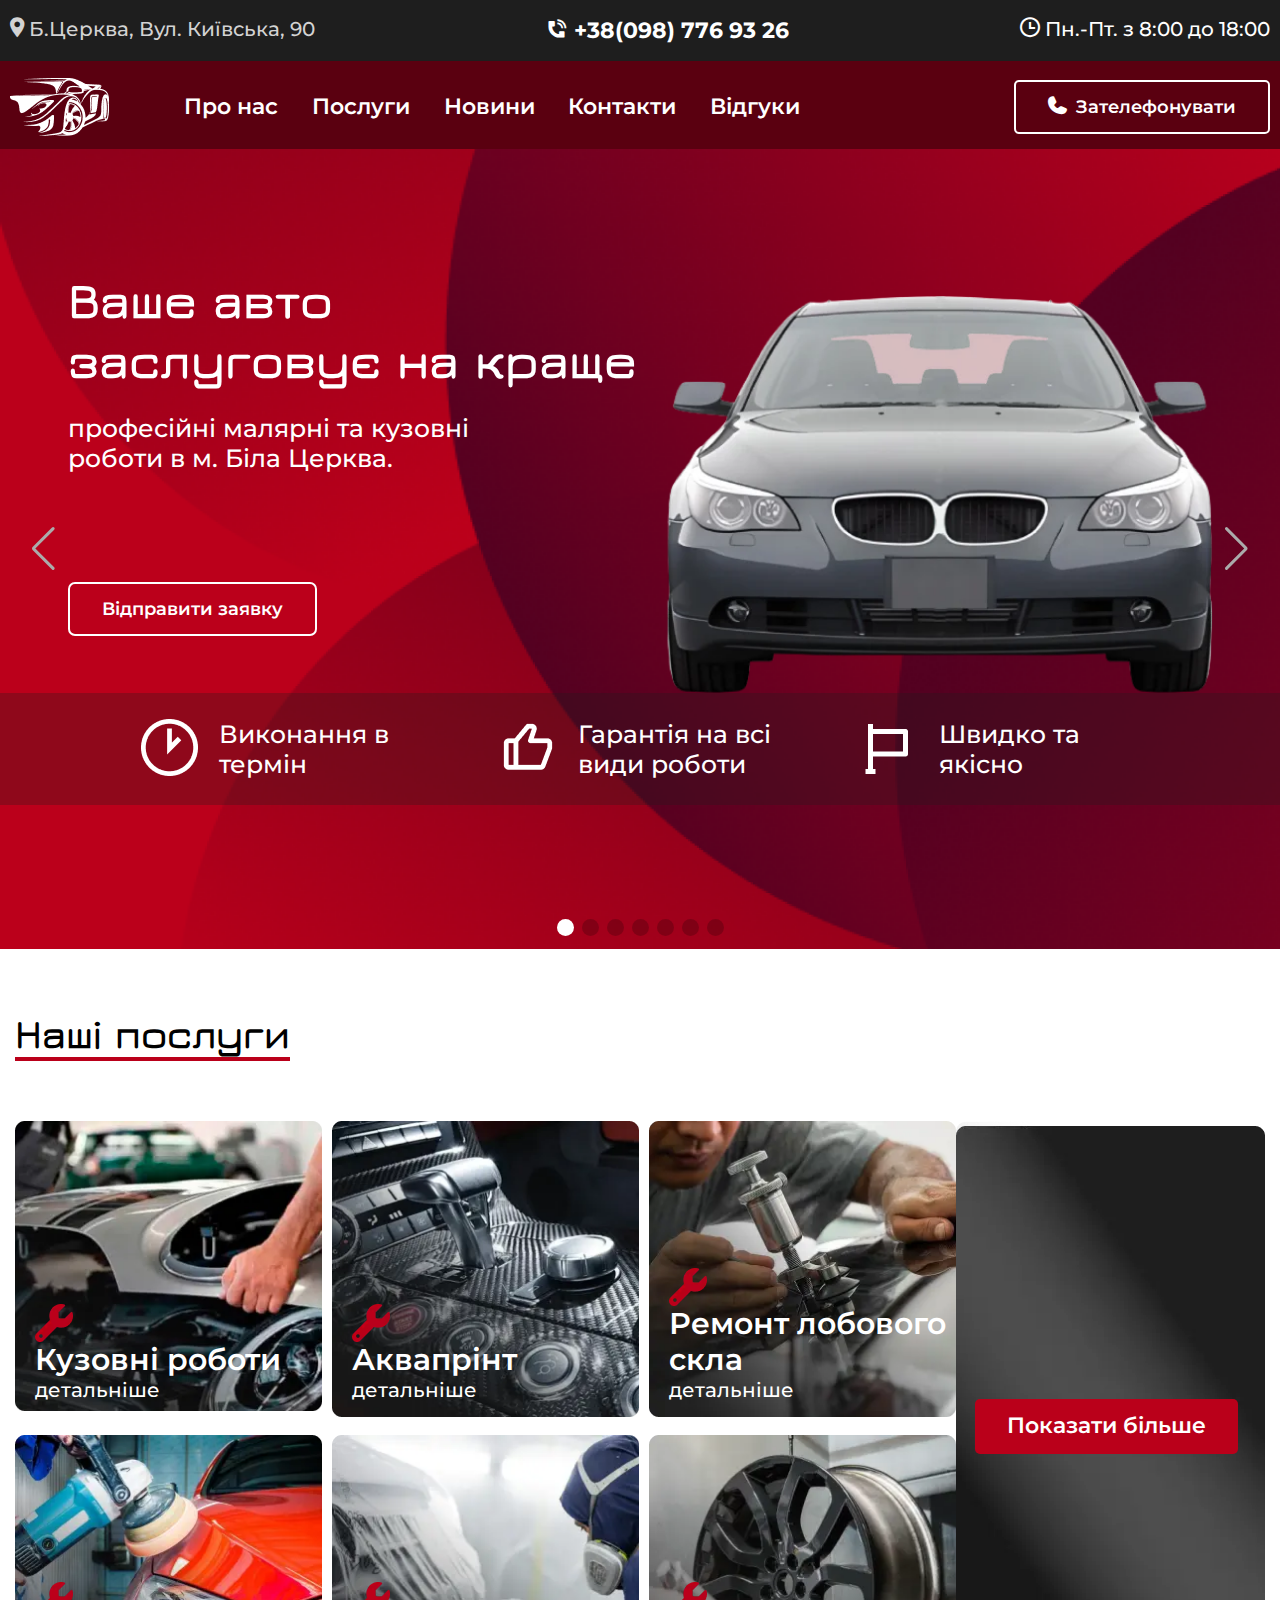
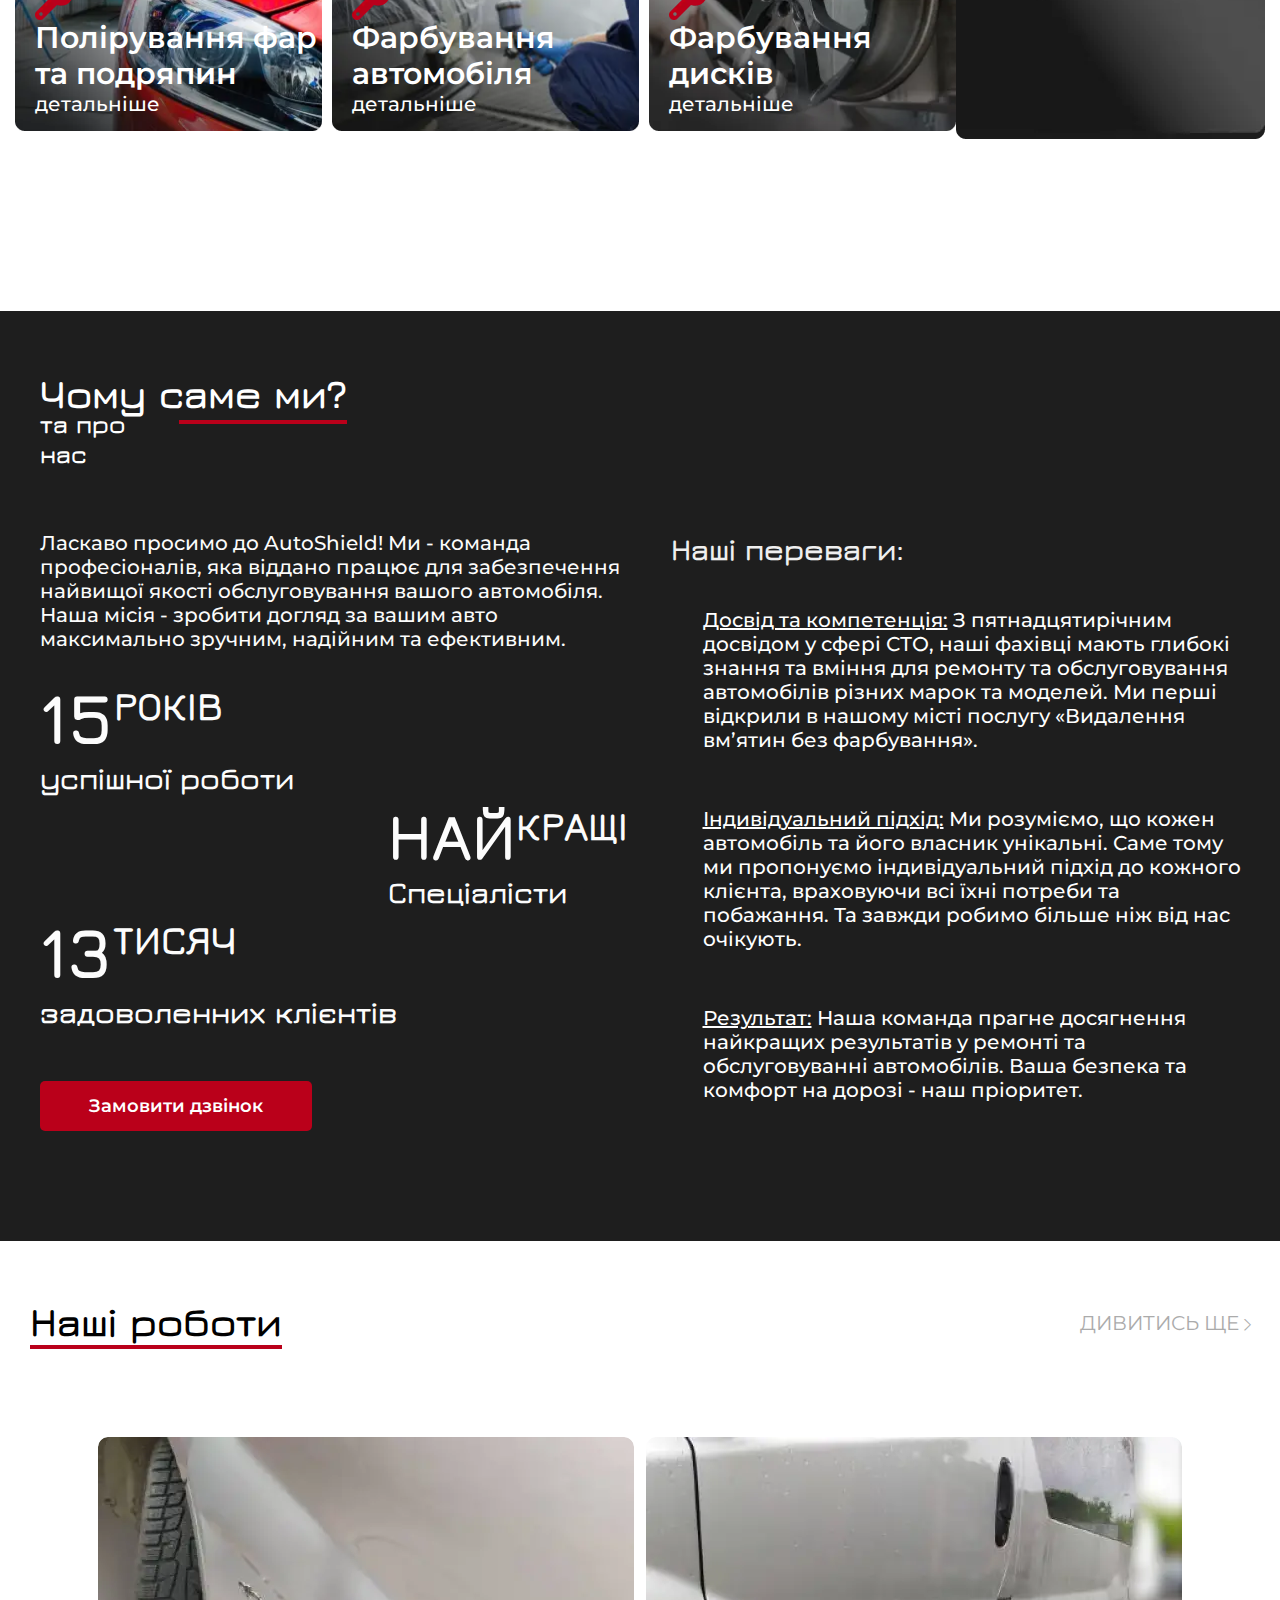
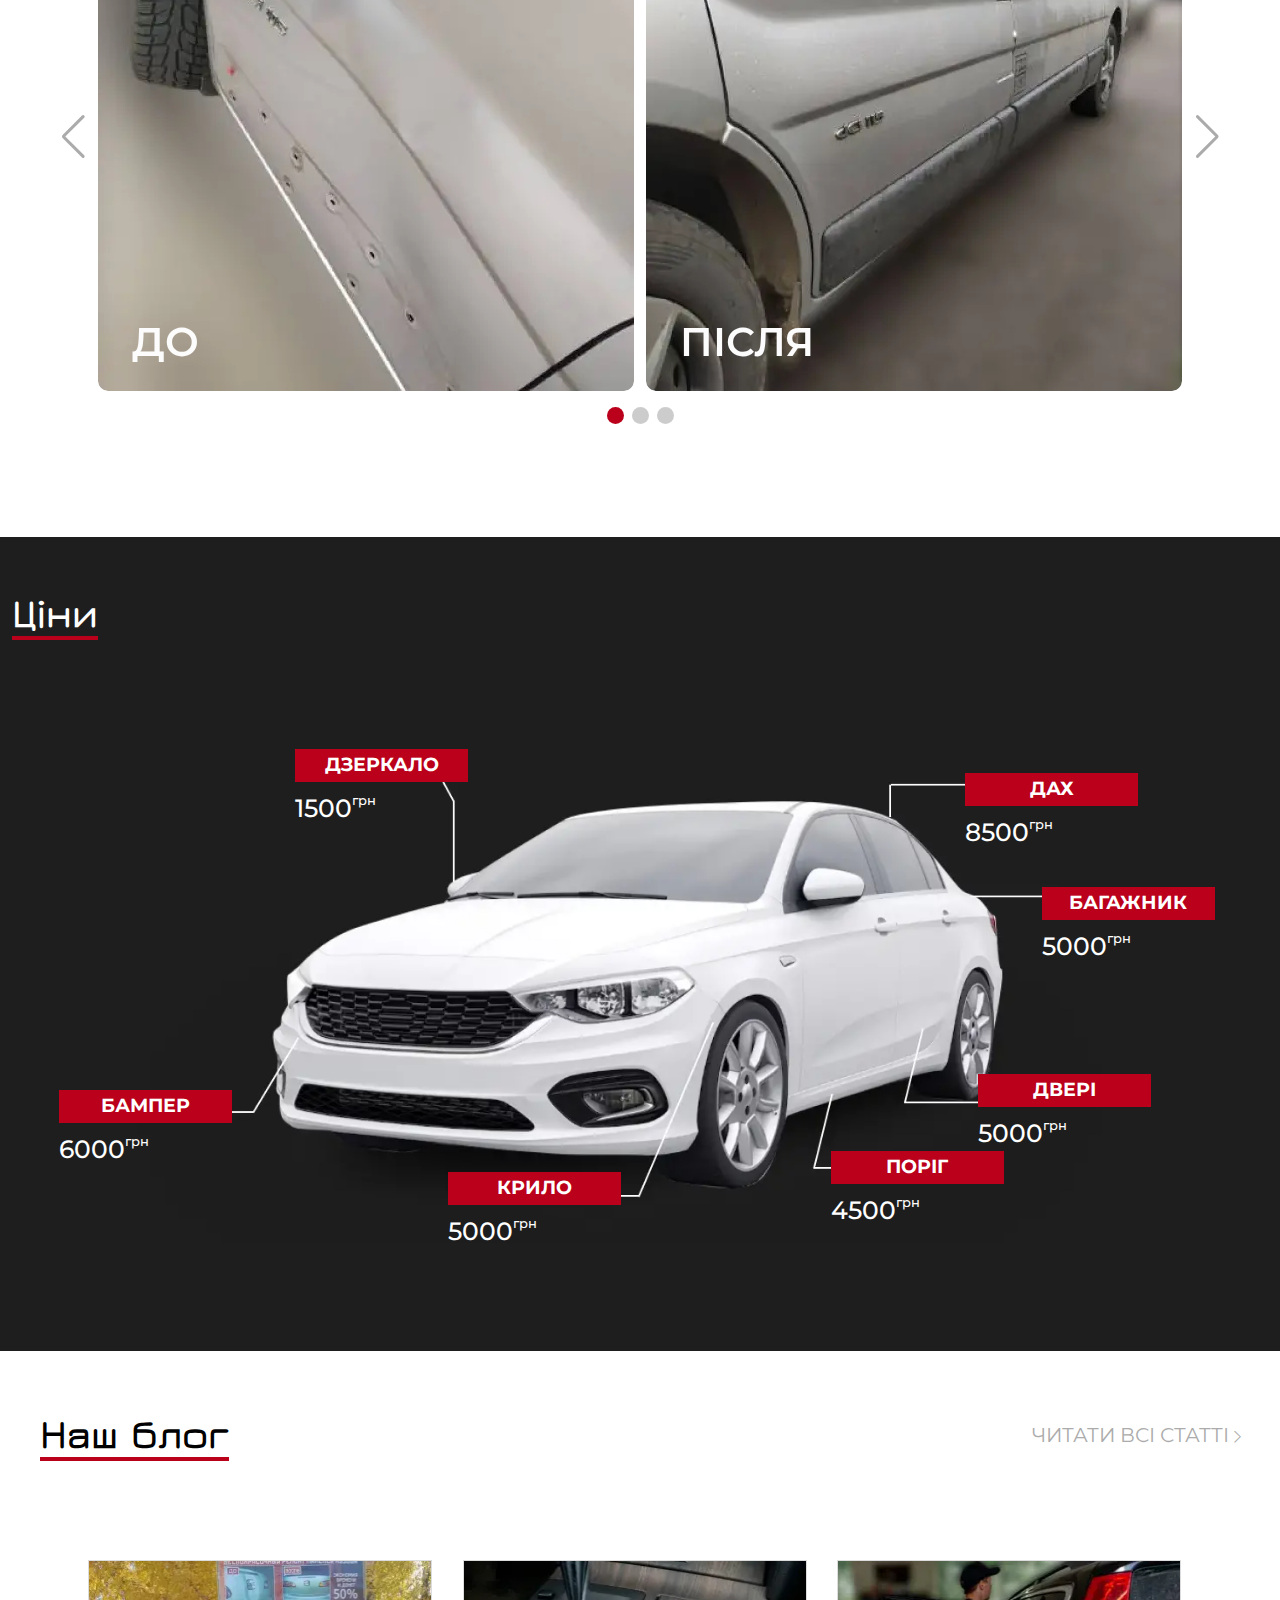
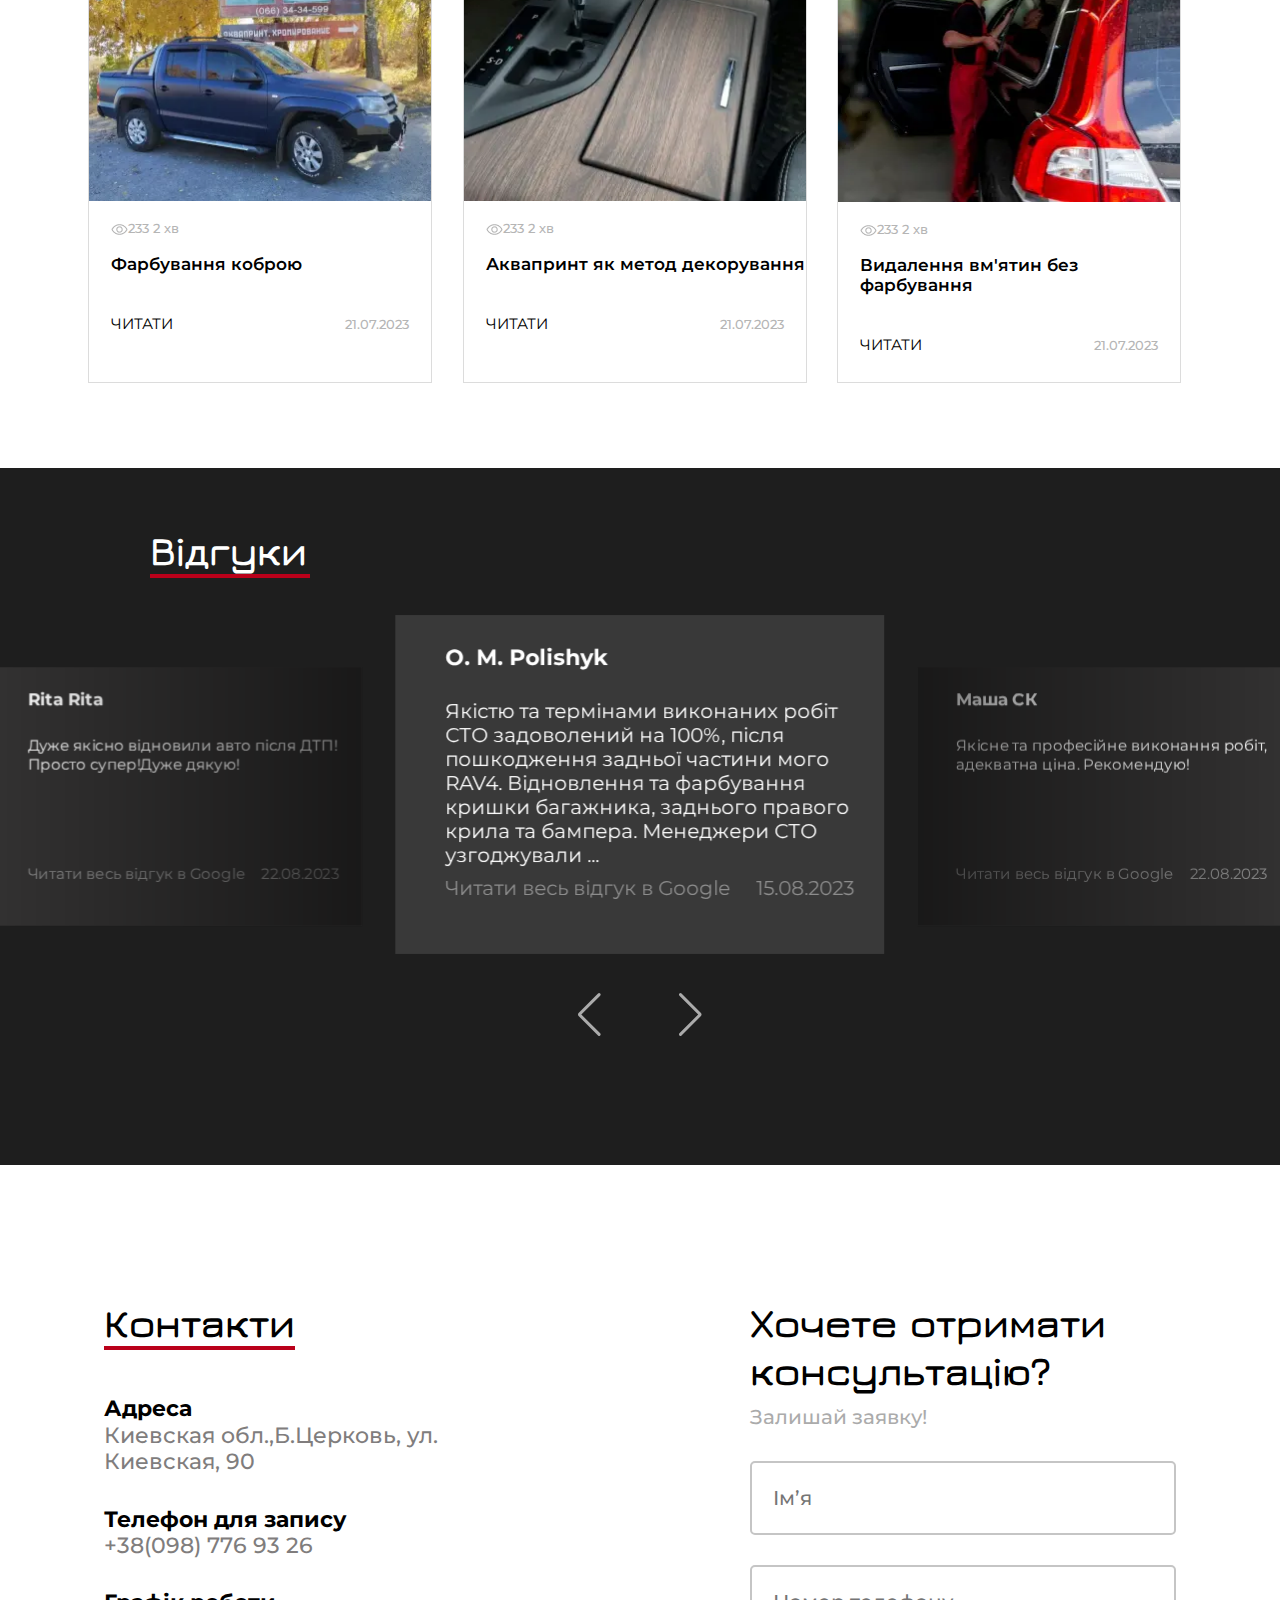
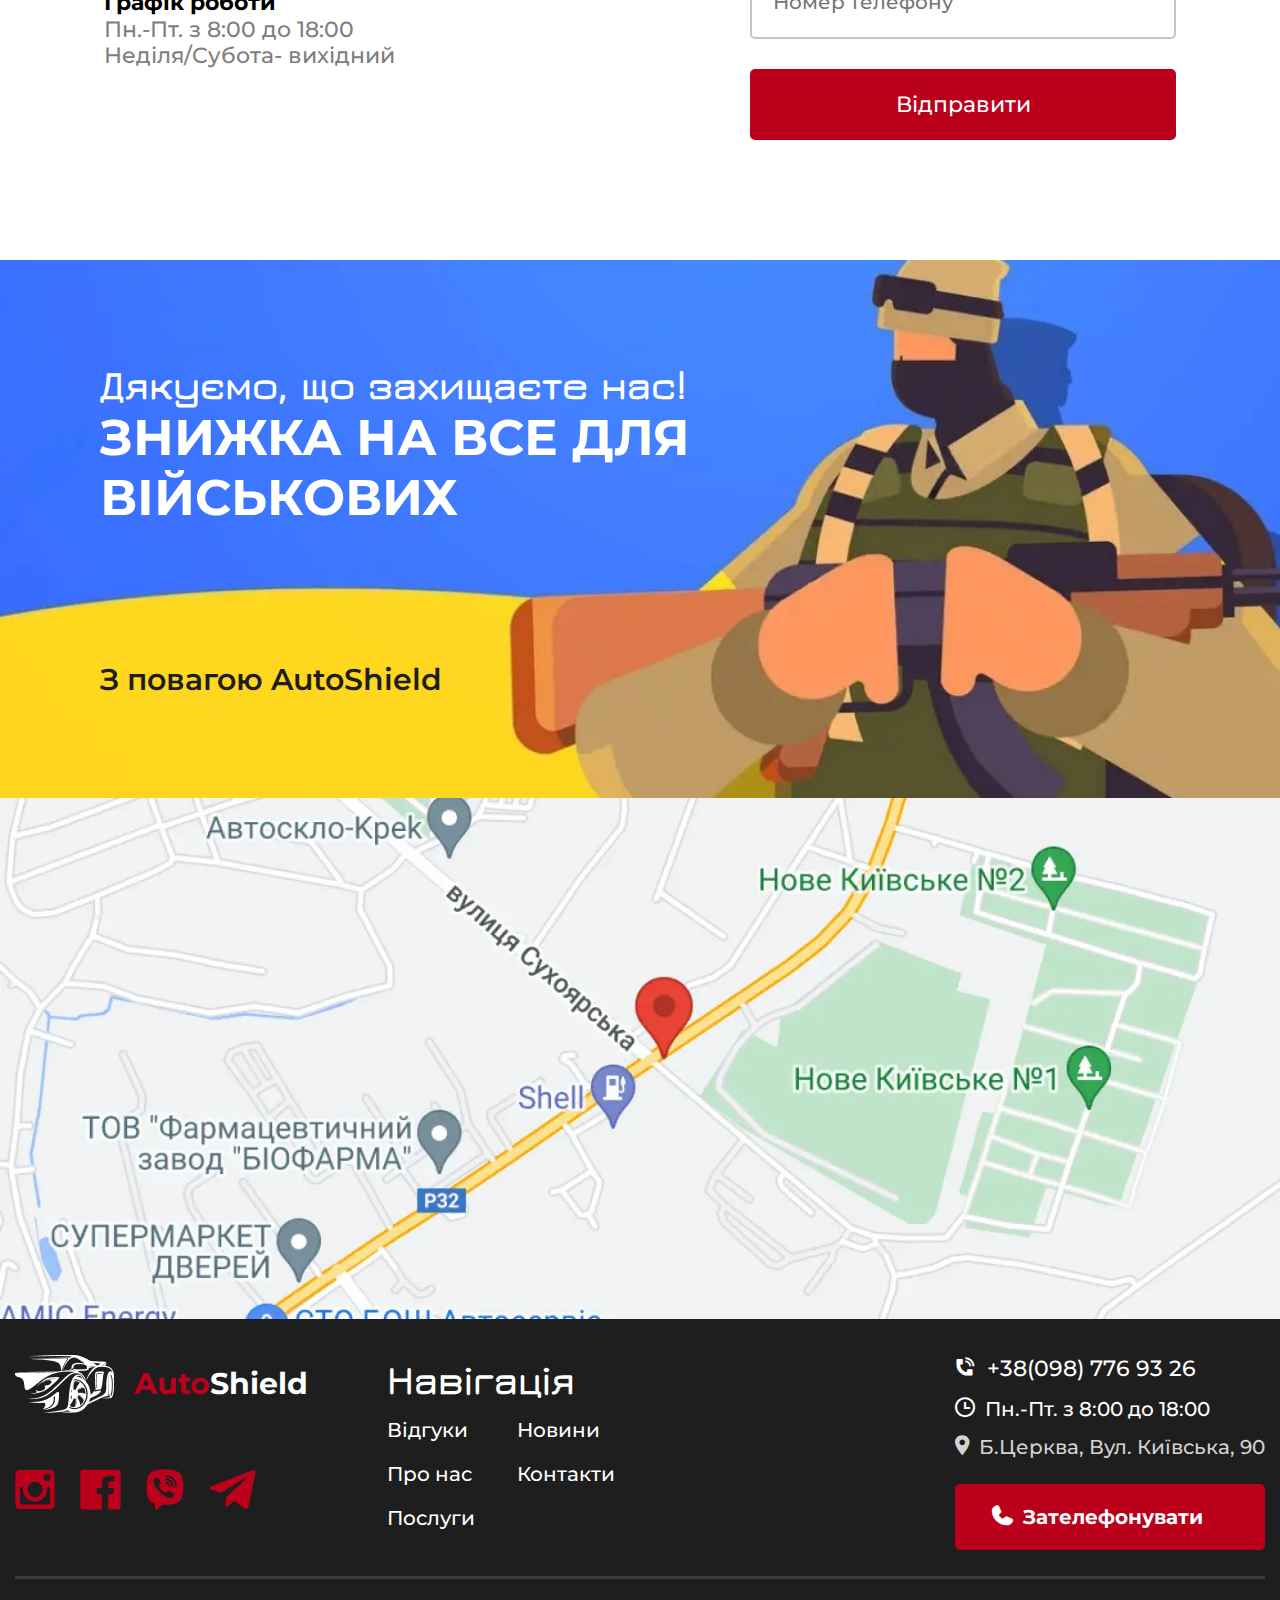
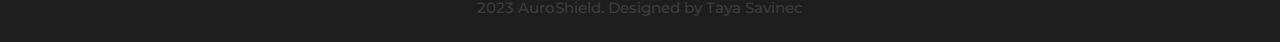
==== index.html @ 7b3284a6 "Add files via upload" ====
<!DOCTYPE html>
<html lang="uk">

<head>
	<title>Головна|AutoShield </title>
	<meta charset="UTF-8">
	<meta name="format-detection" content="telephone=no">
	<link rel="stylesheet" href="https://cdn.jsdelivr.net/npm/swiper@10/swiper-bundle.min.css"/>
	<link rel="stylesheet" href="css/style.css">
	<link rel="shortcut icon" href="favicon.ico">
	<!-- <meta name="robots" content="noindex, nofollow"> -->
	<meta name="viewport" content="width=device-width, initial-scale=1.0">
</head>

<body>
	<div class="wrapper">
		<header class="header">
			<div class="header__contact">

				<div class="header__contact-inner">
					<p class="header__contact-map"><span class="icon-map"></span> Б.Церква, Вул. Київська, 90</p>
					<p class="header__contact-tel"><span class="icon-phone"></span> +38(098) 776 93 26</p>
					<p class="header__contact-time"><span class="icon-time"></span> Пн.-Пт. з 8:00 до 18:00</p>
				</div>
			</div>
			<div class="header__box">
				<div class="header__content">
					<div class="header__logo"><a href="index.html"><picture><source srcset="img/logo.webp" type="image/webp"><img src="img/logo.png" alt="логотип"></picture></a></div>
					<div class="header-burger">
						<div class="menu-btn">
							<span></span>
							<span></span>
							<span></span>
						</div>
					</div>
					<nav class="header__nav menu">
						<ul class="menu__list">
							<li class="menu__item item-menu__logo">Auto<span>Shield</span> <picture><source srcset="img/logo2.webp" type="image/webp"><img src="img/logo2.png" alt="логотип"></picture></li>
							<li class="menu__item">
								<a href="index.html" class="menu__link active-menu ">Про нас</a>

							</li>
							<li class="menu__item  serv"><a href="index.html#services" class="menu__link">Послуги</a>
								<div class="menu__item-subitem">
									<ul>
										<li>Кузовні роботи</li>
										<li>Аквапрінт</li>
										<li>Ремонт лобового скла </li>
										<li>Полірування фар та подряпин</li>
										<li>Фарбування автомобіля</li>
										<li>Фарбування дисків</li>
										<li>Антикорозійна обробка авто</li>
									</ul>
								</div>
							</li>
							<li class="menu__item"><a href="index.html#blog" class="menu__link">Новини</a></li>
							<li class="menu__item"><a href="index.html#contacts" class="menu__link">Контакти</a></li>
							<li class="menu__item"><a href="index.html#reviews" class="menu__link">Відгуки</a></li>
							<li class="contacts-block">								
								<p class="header__contact-map"><span class="icon-map"></span> Б.Церква, Вул. Київська, 90</p>								
								<p class="header__contact-time"><span class="icon-time"></span> Пн.-Пт. з 8:00 до 18:00</p>	
								<p class="header__contact-tel"><a href="tel:+380987769326"><span class="icon-phone"></span> +38(098) 776 93 26</a></p>							
							</li>
						</ul>
					</nav>
					<button class="header__btn btn"><span class="icon-phone2"> </span> Зателефонувати</button>
				</div>
			</div>
		</header>
		<main class="page">
			<div class="page__inner">

				<section class="bg">
					<div class="bg__box ">
						<!-- Оболочка слайдера -->
						<div class="bg__slider swiper">
							<!-- Двигающееся часть слайдера -->
							<div class="bg__wrapper swiper-wrapper">
								<!-- Слайд -->
								<div class="bg__slide swiper-slide benefits_position" style="background-image: url(img/back.png);">
									<div class="bg__slide-inner">
										<div class="bg__slide-content">
											<h1 class="bg__slide-title">Ваше авто заслуговує на краще</h1>
											<p class="bg__slide-text">професійні малярні та кузовні роботи в м. Біла Церква.</p>
											<button class="bg__slide-btn btn" type="button">Відправити заявку</button>
										</div>
										<div class="bg__slide-img "><img class="img-first" src="img/main-slider/main-slide1.webp" alt="машина"></div>
									</div>
									<div class="bg__benefits">
										<div class="bg__benefits-items item-benefits">
											<div class="item-benefits-item">
												<picture><source srcset="img/benefits_time.webp" type="image/webp"><img src="img/benefits_time.png" alt="годинник"></picture>
												<p>Виконання в термін</p>
											</div>
											<div class="item-benefits-item">
												<picture><source srcset="img/benefits_like.webp" type="image/webp"><img src="img/benefits_like.png" alt="Гарантія"></picture>
												<p>Гарантія на всі види роботи</p>
											</div>
											<div class="item-benefits-item">
												<picture><source srcset="img/benefits_flag.webp" type="image/webp"><img src="img/benefits_flag.png" alt="якісно"></picture>
												<p>Швидко та якісно</p>
											</div>
										</div>
									</div>
								</div>
								<div class="bg__slide swiper-slide" style="background-image: url(img/back2.png);">
									<div class="bg__slide-inner slide-inner-second">
										<div class="bg__slide-content second-slide">
											<h2 class="bg__slide-title title-second">Ефективний ремонт кузова без фарбування: збереження оригінального вигляду вашого авто</h2>
											<p class="bg__slide-text">Лідери інновацій: сучасні технології та професійні навички в дії.
											</p>
											<button class="bg__slide-btn btn second-slide__btn" type="button">Відправити заявку</button>
										</div>
									</div>
								</div>
								<div class="bg__slide-three swiper-slide" style="background-image: url(img/back3.png);">
									<div class="bg__slide-inner inner-three">
										<div class="bg__slide-content content-three">
											<h2 class="bg__slide-title title-three">Ремонт скла, точність надійність в кожній деталі
											</h2>
											<p class="bg__slide-text">Надійне відновлення скла: ремонт, що забезпечує прозорість та безпеку.
											</p>
											<button class="bg__slide-btn btn three-slide__btn" type="button">Відправити заявку</button>
										</div>
										<div class="bg__slide-img three-slide"><picture><source srcset="img/car-in-main.webp" type="image/webp"><img src="img/car-in-main.png" alt="машина"></picture></div>
									</div>
								</div>

								<div class="bg__slide-four swiper-slide " style="background-image: url(img/back4.png);">
									<div class="bg__slide-box slide-box__four">
										<picture><source srcset="img/main-slide4.webp" type="image/webp"><img src="img/main-slide4.png" alt=""></picture>
										<div class="bg__slide-content four-content">
											<h2 class="bg__slide-title ">Майстерність у відновленні кузова</h2>
											<p class="bg__slide-text">професійні стапельні роботи, що роблять дива
											</p>
											<button class="bg__slide-btn btn four-slide__btn" type="button">Відправити заявку</button>
										</div>
									</div>
								</div>

								<div class="bg__slide swiper-slide five" style="background-image: url(img/back5.png);">
									<div class="bg__slide-five">

										<div class="bg__slide-content content-five">
											<h2 class="bg__slide-title ">Повне фарбування автомобіля за 2 дні</h2>
											<p class="bg__slide-text">Професійне повне фарбування! Майстерність та точність у кожній деталі за 2 дні</p>
											<button class="bg__slide-btn btn second-slide__btn" type="button">Відправити заявку</button>
										</div>
									</div>
								</div>
								<div class="bg__slide swiper-slide slide-six" style="background-image: url(img/back.png);">
									<div class="bg__slide-inner">
										<div class="bg__slide-content six-content">
											<h1 class="bg__slide-title">Рихтування автомобіля</h1>
											<p class="bg__slide-text">Поверніть геометрію вашого авто: експертне рихтування для повернення до ідеального стану</p>
											<button class="bg__slide-btn btn" type="button">Відправити заявку</button>
										</div>
										<div class="bg__slide-img six-img">
											<div class="six-img-text">
												<img class="six-img-img" src="img/main-car1-1.webp" alt="машина">
												<p>до</p>
											</div>
											<div class="six-img-text">
												<picture><source srcset="img/main-car1-2.webp" type="image/webp"><img class="six-img-img" src="img/main-car1-2.png" alt="машина"></picture>
												<p>ПІСЛЯ</p>
											</div>
										</div>
									</div>

								</div>
								<div class="bg__slide swiper-slide seven__slide" style="background-color: #1e1e1e;">
									<div class="bg__slide-seven">
										<div class="bg__slide-img img-seven">
											<img src="img/main-seven.webp" alt="машина">
										</div>
										<div class="bg__slide-content seven-content">
											<h1 class="bg__slide-title">Фарбування за 2 дні коброю.
											</h1>
											<p class="bg__slide-text text-seven">Прискорений процес фарбування? Оберіть фарбування коброю та насолоджуйтеся результатом вже за 2 дні</p>
											<button class="bg__slide-btn btn btn-seven" type="button">Відправити заявку</button>
										</div>

									</div>

								</div>

							</div>
							<!-- Если нужна пагинация -->
							<div class="swiper-pagination bg-pagination"></div>
							<!-- Если нужна навигация (влево/вправо) -->
							<button type="button" class="swiper-button-prev bg-button-prev"></button>
							<button type="button" class="swiper-button-next bg-button-next"></button>

						</div>
					</div>
				</section>

				<section>
					<div class="mobil__benefits">
						<div class="mobil__benefits-items item-benefits">
							<div class="item-benefits-item">
								<picture><source srcset="img/benefits_time.webp" type="image/webp"><img src="img/benefits_time.png" alt="годинник"></picture>
								<div class="item-benefits__wrapper">
									<p>Виконання в термін</p>
									<p class="item-benefits-text">розраховуйте та довіряйте ваш час нам</p>
								</div>
								
							</div>
							<div class="item-benefits-linesup"></div>
							<div class="item-benefits-item">
								<picture><source srcset="img/benefits_like.webp" type="image/webp"><img src="img/benefits_like.png" alt="Гарантія"></picture>
								<div class="item-benefits__wrapper">
									<p>Гарантія на всі види роботи</p>
									<p class="item-benefits-text">завжди ручаємось за те, що виконуємо</p>
								</div>
							</div>
							<div class="item-benefits-lines"></div>
							<div class="item-benefits-item">
								<picture><source srcset="img/benefits_flag.webp" type="image/webp"><img src="img/benefits_flag.png" alt="якісно"></picture>
								<div class="item-benefits__wrapper">
									<p>Швидко та якісно</p>
									<p class="item-benefits-text">наші спеціалісти відповідають за терміни, та якість </p>
								</div>
								
							</div>
						</div>
					</div>
				</section>

				

				<section class="services" id="services">
					<div class="services__container">
						<h2 class="services__title title">Наші послуги</h2>
						<div class="services__content">
							<div class="services__items">
								<div class="services__items-item services__item">
									<picture><source srcset="img/services1.webp" type="image/webp"><img src="img/services1.png" alt="Кузовні роботи"></picture>
									<div class="services__item-inner">
										<picture><source srcset="img/service_wrench.webp" type="image/webp"><img src="img/service_wrench.png" alt=""></picture>
										<h4>Кузовні роботи</h4>
										<a href="#">детальніше</a>
									</div>
								</div>
								<div class="services__items-item services__item">
									<picture><source srcset="img/services2.webp" type="image/webp"><img src="img/services2.png" alt="Аквапрінт"></picture>
									<div class="services__item-inner">
										<picture><source srcset="img/service_wrench.webp" type="image/webp"><img src="img/service_wrench.png" alt=""></picture>
										<h4>Аквапрінт</h4>
										<a href="#">детальніше</a>
									</div>
								</div>
								<div class="services__items-item services__item">
									<picture><source srcset="img/services3.webp" type="image/webp"><img src="img/services3.png" alt="Аквапрінт"></picture>
									<div class="services__item-inner">
										<picture><source srcset="img/service_wrench.webp" type="image/webp"><img src="img/service_wrench.png" alt="Аквапрінт"></picture>
										<h4>Ремонт лобового скла</h4>
										<a href="#">детальніше</a>
									</div>
								</div>
								<div class="services__items-item services__item">
									<picture><source srcset="img/services5.webp" type="image/webp"><img src="img/services5.png" alt="Полірування"></picture>
									<div class="services__item-inner">
										<picture><source srcset="img/service_wrench.webp" type="image/webp"><img src="img/service_wrench.png" alt="Полірування"></picture>
										<h4>Полірування фар та подряпин</h4>
										<a href="#">детальніше</a>
									</div>
								</div>
								<div class="services__items-item services__item">
									<picture><source srcset="img/services6.webp" type="image/webp"><img src="img/services6.png" alt="Фарбування автомобіля "></picture>
									<div class="services__item-inner">
										<picture><source srcset="img/service_wrench.webp" type="image/webp"><img src="img/service_wrench.png" alt="Фарбування автомобіля "></picture>
										<h4>Фарбування автомобіля </h4>
										<a href="#">детальніше</a>
									</div>
								</div>
								<div class="services__items-item services__item">
									<picture><source srcset="img/services7.webp" type="image/webp"><img src="img/services7.png" alt="Фарбування дисків "></picture>
									<div class="services__item-inner">
										<picture><source srcset="img/service_wrench.webp" type="image/webp"><img src="img/service_wrench.png" alt="Фарбування дисків "></picture>
										<h4>Фарбування дисків </h4>
										<a href="#">детальніше</a>
									</div>
								</div>
							</div>
							<div class="services__content-item">
								<picture><source srcset="img/services4.webp" type="image/webp"><img src="img/services4.png" alt="показати більше"></picture>
								<a href="service-page.html" class="btn more">Показати більше</a>
							</div>
						</div>
					</div>
				</section>

				<section class="why">
					<div class="why__box">
						<h2 class="why__title title">Чому саме ми?</h2>
						<p class="why__subtitle">та про нас </p>
						<div class="why__content">
							<div class="why__about">
								<p>Ласкаво просимо до AutoShield! Ми - команда професіоналів, яка віддано працює для забезпечення найвищої якості обслуговування вашого автомобіля.
									Наша місія - зробити догляд за вашим авто максимально зручним, надійним та ефективним.
								</p>
								<div class="why__about-years">
									<p><span class="points">15 </span> <span class="years"> Років</span></p>
									<p class="work">успішної роботи</p>
								</div>
								<div class="why__about-specialists">
									<p><span class="points">НАЙ</span> <span class="years">кращі</span></p>
									<p class="work">Спеціалісти</p>
								</div>
								<div class="why__about-clients">
									<p><span class="points">13</span> <span class="years">тисяч</span></p>
									<p class="work">задоволенних клієнтів</p>
								</div>
								<button class="why__about-btn btn" type="button">Замовити дзвінок</button>
							</div>
							<div class="why__info">
								<h3 class="why__info-title">Наші переваги: </h3>
								<ul class="why__info-items">
									<li class="why__info-item"><span>Досвід та компетенція:</span> З пятнадцятирічним досвідом у сфері СТО, наші фахівці мають глибокі знання
										та вміння для ремонту та обслуговування автомобілів різних марок та моделей. Ми перші відкрили в нашому місті послугу «Видалення вм’ятин без фарбування».
									</li>
									<li class="why__info-item"><span>Індивідуальний підхід:</span> Ми розуміємо, що кожен автомобіль та його власник унікальні. Саме тому ми пропонуємо індивідуальний підхід до кожного клієнта, враховуючи всі їхні потреби та побажання.
										Та завжди робимо більше ніж від нас очікують.
									</li>
									<li class="why__info-item"><span>Результат:</span> Наша команда прагне досягнення найкращих результатів у ремонті
										та обслуговуванні автомобілів. Ваша безпека та комфорт на дорозі - наш пріоритет.
									</li>
								</ul>
							</div>
						</div>
					</div>
				</section>

				<section class="works">
					<div class="works__box">
						<div class="works__more">
							<h2 class="works__title title">Наші роботи</h2>
							<a href="gallery.html">дивитись ще <span class="icon-arrow-right work-arrow"></span></a>
						</div>
						<!-- Оболочка слайдера -->
						<div class="works__slider swiper">
							<!-- Двигающееся часть слайдера -->
							<div class="works__wrapper swiper-wrapper">
								<!-- Слайд -->
								<div class="works__slide swiper-slide">
									<div class="works__slide-inner">
										<div class="works__slide-content">
											<picture><source srcset="img/work1-1.webp" type="image/webp"><img src="img/work1-1.png" alt="машина"></picture>
											<p>До</p>
										</div>
										<div class="works__slide-content">
											<picture><source srcset="img/work1-2.webp" type="image/webp"><img src="img/work1-2.png" alt="машина"></picture>
											<p>Після</p>
										</div>
									</div>
								</div>
								<div class="works__slide swiper-slide">
									<div class="works__slide-inner">
										<div class="works__slide-content">
											<picture><source srcset="img/work2-1.webp" type="image/webp"><img src="img/work2-1.png" alt="машина"></picture>
											<p>До</p>
										</div>
										<div class="works__slide-content">
											<picture><source srcset="img/work2-2.webp" type="image/webp"><img src="img/work2-2.png" alt="машина"></picture>
											<p>Після</p>
										</div>
									</div>
								</div>
								<div class="works__slide swiper-slide">
									<div class="works__slide-inner">
										<div class="works__slide-content">
											<picture><source srcset="img/work3-1.webp" type="image/webp"><img src="img/work3-1.png" alt="машина"></picture>
											<p>До</p>
										</div>
										<div class="works__slide-content">
											<picture><source srcset="img/work3-3.webp" type="image/webp"><img src="img/work3-3.png" alt="машина"></picture>
											<p>Після</p>
										</div>
									</div>
								</div>
							</div>
							<!-- Если нужна пагинация -->
							<div class="swiper-pagination works-pagination"></div>
							<!-- Если нужна навигация (влево/вправо) -->
							<button type="button" class="swiper-button-prev works-button-prev"></button>
							<button type="button" class="swiper-button-next works-button-next"></button>

						</div>
					</div>
				</section>

				<section class="price">
					<div class="price__box">
						<h2 class="price__title title">Ціни</h2>
						<div class="price__img">
							<div class="price__img-mirrow mirrow">
								<p class="mirrow-name">Дзеркало</p>
								<p class="mirrow-price">1500 <span> грн</span></p>
							</div>
							<div class="price__img-mirrow roof">
								<p class="mirrow-name">дах</p>
								<p class="mirrow-price">8500 <span> грн</span></p>
							</div>
							<div class="price__img-mirrow trunk">
								<p class="mirrow-name">багажник</p>
								<p class="mirrow-price">5000 <span> грн</span></p>
							</div>
							<div class="price__img-mirrow doors">
								<p class="mirrow-name">двері</p>
								<p class="mirrow-price">5000 <span> грн</span></p>
							</div>
							<div class="price__img-mirrow threshold">
								<p class="mirrow-name">поріг</p>
								<p class="mirrow-price">4500 <span> грн</span></p>
							</div>
							<div class="price__img-mirrow wing">
								<p class="mirrow-name">крило</p>
								<p class="mirrow-price">5000 <span> грн</span></p>
							</div>
							<div class="price__img-mirrow bumper">
								<p class="mirrow-name">Бампер</p>
								<p class="mirrow-price">6000 <span> грн</span></p>
							</div>
						</div>
					</div>
				</section>

				<section class="blog" id="blog">
					<div class="blog__box">
						<div class="blog__more">
							<h2 class="blog__title title">Наш блог</h2>
							<a href="blog.html">Читати всі статті <span class="icon-arrow-right blog-arrow"></span></a>
						</div>
						<div class="blog__cards">
							<div class="blog__cards-card blog__card">
								<div class="blog__card-img"><picture><source srcset="img/blog-main1.webp" type="image/webp"><img src="img/blog-main1.png" alt="блог"></picture></div>
								<div class="blog__card-text"><picture><source srcset="img/eye.webp" type="image/webp"><img src="img/eye.png" alt="око"></picture>233 2 хв</div>
								<h4 class="blog__card-title">Фарбування коброю </h4>
								<div class="blog__card-info">
									<a href="#" class="blog__card-more">Читати</a>
									<div class="blog__card-date">21.07.2023</div>
								</div>
							</div>
							<div class="blog__cards-card blog__card">
								<div class="blog__card-img"><picture><source srcset="img/blog-main2.webp" type="image/webp"><img src="img/blog-main2.png" alt="блог"></picture></div>
								<div class="blog__card-text"><picture><source srcset="img/eye.webp" type="image/webp"><img src="img/eye.png" alt="око"></picture>233 2 хв</div>
								<h4 class="blog__card-title">Аквапринт як метод декорування </h4>
								<div class="blog__card-info">
									<a href="#" class="blog__card-more">Читати</a>
									<div class="blog__card-date">21.07.2023</div>
								</div>
							</div>
							<div class="blog__cards-card blog__card">
								<div class="blog__card-img"><picture><source srcset="img/blog-main3.webp" type="image/webp"><img src="img/blog-main3.png" alt="блог"></picture></div>
								<div class="blog__card-text"><picture><source srcset="img/eye.webp" type="image/webp"><img src="img/eye.png" alt="око"></picture>233 2 хв</div>
								<h4 class="blog__card-title">Видалення вм'ятин без фарбування </h4>
								<div class="blog__card-info">
									<a href="#" class="blog__card-more">Читати</a>
									<div class="blog__card-date">21.07.2023</div>
								</div>
							</div>
						</div>
					</div>
				</section>

				<section class="reviews" id="reviews">
					<div class="reviews__box">
						<h2 class="reviews__title title">Відгуки</h2>
						<!-- Оболочка слайдера -->
						<div class="reviews__slider swiper">
							<!-- Двигающееся часть слайдера -->

							<div class="reviews__wrapper swiper-wrapper">
								<!-- Слайд -->
								<div class="reviews__slide swiper-slide">
									<div class="reviews__slide-star">
										<div class="reviews__slide-title">O. M. Polishyk</div>
										<div class="reviews__slide-stars"><img src="img/stars.png" alt=""></div>																			
									</div>
									<div class="reviews__slide-text">Якістю та термінами виконаних робіт СТО задоволений на 100%, після пошкодження задньої частини мого RAV4. Відновлення та
										фарбування кришки багажника, заднього правого крила та бампера. Менеджери СТО узгоджували ...
									</div>
									<div class="reviews__slide-info">
										<a href="#">Читати весь відгук в Google </a>
										<div class="reviews__slide-date">15.08.2023</div>
									</div>
								</div>
								<div class="reviews__slide swiper-slide">
									
									<div class="reviews__slide-star">
										<div class="reviews__slide-title">Маша СК</div>
										<div class="reviews__slide-stars"><img src="img/stars.png" alt=""></div>																			
									</div>
									
									<div class="reviews__slide-text">Якісне та професійне виконання робіт, адекватна ціна. Рекомендую!</div>
									<div class="reviews__slide-info">
										<a href="#">Читати весь відгук в Google </a>
										<div class="reviews__slide-date">22.08.2023</div>
									</div>
								</div>
								<div class="reviews__slide swiper-slide">
									<div class="reviews__slide-star">
										<div class="reviews__slide-title">Віктор Кліпач</div>
										<div class="reviews__slide-stars"><img src="img/stars.png" alt=""></div>																			
									</div>
									
									
									<div class="reviews__slide-text">По-перше, хочу подякувати колективу СТО за професійний підхід, відмінну роботу і просту людяність.
										Робота стосувалась незначного,але капризного рехтування задньої дверки та задніх колісних арок Рено Сценік, їх подальша...</div>
									<div class="reviews__slide-info">
										<a href="#">Читати весь відгук в Google </a>
										<div class="reviews__slide-date">22.08.2023</div>
									</div>
								</div>
								<div class="reviews__slide swiper-slide">
									<div class="reviews__slide-star">
										<div class="reviews__slide-title">Mrs. Anna</div>
										<div class="reviews__slide-stars"><img src="img/stars.png" alt=""></div>																			
									</div>
									
									<div class="reviews__slide-text">Очень довольна качеством услуг. Рекомендую на 100%</div>
									<div class="reviews__slide-info">
										<a href="#">Читати весь відгук в Google </a>
										<div class="reviews__slide-date">22.08.2023</div>
									</div>
								</div>
								<div class="reviews__slide swiper-slide">
									
									<div class="reviews__slide-star">
										<div class="reviews__slide-title">Rita Rita</div>
										<div class="reviews__slide-stars"><img src="img/stars.png" alt=""></div>																			
									</div>
									<div class="reviews__slide-text">Дуже якісно відновили авто після ДТП! Просто супер!Дуже дякую!</div>
									<div class="reviews__slide-info">
										<a href="#">Читати весь відгук в Google </a>
										<div class="reviews__slide-date">22.08.2023</div>
									</div>
								</div>
							</div>

							<!-- Если нужна пагинация -->
							<!----	<div class="swiper-pagination works-pagination"></div>--->
							<!-- Если нужна навигация (влево/вправо) -->
							<button type="button" class="swiper-button-prev reviews__button-prev"></button>
							<button type="button" class="swiper-button-next reviews__button-next"></button>

						</div>
					</div>
				</section>

				<section class="contacts" id="contacts">
					<div class="contacts__box">
						<div class="contacts__info">
							<h2 class="contacts__title title">Контакти</h2>
							<ul class="contacts__list">
								<li>Адреса <div class="contacts__list-item">Киевская обл.,Б.Церковь, ул. Киевская, 90</div>
								</li>
								<li>Телефон для запису <div class="contacts__list-item">+38(098) 776 93 26</div>
								</li>
								<li>Графік роботи <div class="contacts__list-item">Пн.-Пт. з 8:00 до 18:00 <br>Неділя/Cубота- вихідний</div>
								</li>
							</ul>
						</div>
						<div class="contacts__form">
							<h2 class="contacts__titles title">Хочете отримати консультацію?</h2>
							<form action="" class="form">
								<h5 class="contacts__form-title">Залишай заявку!</h5>
								<input required type="text" placeholder="Ім’я" name="name">
								<input required type="tel" placeholder="Номер телефону">
								<button type="submit" class="contacts__form-btn">Відправити</button>
							</form>
						</div>
					</div>
				</section>

				<section class="map">
					<div class="map__box">
						<div class="map__discont">
							<div class="map__discont-content">
								<h3 class="map__discont-subtitle">Дякуємо, що захищаєте нас!</h3>
								<h2 class="map__discont-title">Знижка на все для військових </h2>
								<p class="map__discont-text">З повагою AutoShield </p>
							</div>
						</div>

						<picture><source srcset="img/map2.webp" type="image/webp"><img src="img/map2.png" alt="карта"></picture>
					</div>
				</section>
			</div>
		</main>
		<footer class="footer">
			<div class="footer__container">
				<div class="footer__content">
					<div class="footer__logo">
						<div class="footer__logo-img"><a href="index.html"><picture><source srcset="img/logo.webp" type="image/webp"><img src="img/logo.png" alt="AutoShield"></picture></a></div>
						<div class="footer__name">Auto<span>Shield</span> </div>
					</div>
					<div class="footer__list">
						<h3 class="footer__list-title">Навігація</h3>
						<ul class="footer-menu__list">
							<li class="menu__item"><a href="index.html#reviews" class="menu__link">Відгуки</a></li>
							<li class="menu__item"><a href="blog.html" class="menu__link">Новини</a></li>
							<li class="menu__item"><a href="index.html" class="menu__link">Про нас</a></li>
							<li class="menu__item"><a href="index.html#contacts" class="menu__link">Контакти</a></li>
							<li class="menu__item"><a href="index.html#services" class="menu__link">Послуги</a></li>
						</ul>
					</div>
					<div class="footer__inner">
						<ul class="footer__contacts">
							<li class="footer__contacts-tel"><a href="tel:+380987769326"><span class="icon-phone"> </span> +38(098) 776 93 26</a></li>
							<li class="footer__contacts-time"><span class="icon-time"> </span> Пн.-Пт. з 8:00 до 18:00</li>
							<li class="footer__contacts-map"><span class="icon-map"> </span> Б.Церква, Вул. Київська, 90</li>
						</ul>
						<a href="tel:+6494461709" class="footer__btn btn"><span class="icon-phone2"> </span> Зателефонувати</a>
					</div>
					<div class="footer__social">
						<h3 class="footer__social-title">Ми у соц. мережах</h3>
						<div class="footer__social-items">
							<a href="https://www.instagram.com/" target="_blank"><span class="icon-insta"></span></a>
							<a href="https://facebook.com" target="_blank" id="social-icon"><span class="icon-facebook"></span></a>
							<a href="#" target="_blank"><span class="icon-viber"></span></a>
							<a href="https://web.telegram.org/" target="_blank"><span class="icon-telegr"></span></a>
						</div>
					</div>
				</div>
				<p class="footer__name-bottom">2023 AuroShield. Designed by Taya Savinec</p>
			</div>
		</footer>
	</div>
	<!-- <div id="popup" aria-hidden="true" class="popup">
	<div class="popup__wrapper">
		<div class="popup__content">
			<button data-close type="button" class="popup__close">Закрыть</button>
			<div class="popup__text">
				Text
			</div>
		</div>
	</div>
</div> -->
	<script src="https://cdn.jsdelivr.net/npm/swiper@10/swiper-bundle.min.js"></script>
	<script src="js/sliders.js"></script>
	<script src="js/app.js"></script>
</body>

</html>
---- css/style.css ----
@import url(https://fonts.googleapis.com/css?family=Montserrat:regular,500,600,700,800,900&display=swap);

@import url(https://fonts.googleapis.com/css?family=Jura:regular,600,700&display=swap);


@font-face {
  font-family: icomoon;
  font-display: swap;
  src: url("../fonts/icomoon.woff2") format("woff2"), url("../fonts/icomoon.woff") format("woff");
  font-weight: 400;
  font-style: normal;
}

[class*=_icon-]:before {
  font-family: "icons";
  font-style: normal;
  font-weight: normal;
  font-variant: normal;
  text-transform: none;
  line-height: 1;
  -webkit-font-smoothing: antialiased;
  -moz-osx-font-smoothing: grayscale;
}

[class*=_icon-]:before {
  display: block;
}

* {
  padding: 0px;
  margin: 0px;
  border: 0px;
}

*,
*:before,
*:after {
  -webkit-box-sizing: border-box;
          box-sizing: border-box;
}

html,
body {
  height: 100%;
  min-width: 320px;
}

body {
  color: #000;
  line-height: 1;
  font-family: "Montserrat";
  font-size: 20px;
  -ms-text-size-adjust: 100%;
  -moz-text-size-adjust: 100%;
  -webkit-text-size-adjust: 100%;
  -webkit-font-smoothing: antialiased;
  -moz-osx-font-smoothing: grayscale;
}

input,
button,
textarea {
  font-family: "Montserrat";
  font-size: inherit;
}

button {
  cursor: pointer;
  color: inherit;
  background-color: inherit;
}

a {
  color: inherit;
}

a:link,
a:visited {
  text-decoration: none;
}

a:hover {
  text-decoration: none;
}

ul li {
  list-style: none;
}

img {
  vertical-align: top;
}

h1,
h2,
h3,
h4,
h5,
h6 {
  font-weight: inherit;
  font-size: inherit;
}

html {
  scroll-behavior: smooth;
}

.wrapper {
  min-height: 100%;
  display: -webkit-box;
  display: -ms-flexbox;
  display: flex;
  -webkit-box-orient: vertical;
  -webkit-box-direction: normal;
      -ms-flex-direction: column;
          flex-direction: column;
  overflow: hidden;
  font-weight: 500;
  background-color: #fff;
  line-height: 1.2;
}

.wrapper > main {
  -webkit-box-flex: 1;
      -ms-flex: 1 1 auto;
          flex: 1 1 auto;
}

.wrapper > * {
  min-width: 0;
}

/*
(i) Стили будут применяться ко 
всем классам содержащим *__container
Например header__container, main__container и т.д.
Снипет (HTML): cnt
*/

[class*=__container] {
  max-width: 88.125rem;
  -webkit-box-sizing: content-box;
          box-sizing: content-box;
  margin: 0 auto;
  padding: 0 0.9375rem;
}

.error__box {
  max-width: 1100px;
  margin: 50px auto 0;
  text-align: center;
}

.error-text {
  max-width: 357px;
  margin: 0 auto 100px;
  background-color: #BA001A;
  color: #fff;
  font-weight: 700;
  font-size: 30px;
  border-radius: 20px;
  text-align: center;
}

@font-face {
  font-family: "icomoon";
  src: url("fonts/icomoon.eot?avuabw");
  src: url("fonts/icomoon.eot?avuabw#iefix") format("embedded-opentype"), url("fonts/icomoon.ttf?avuabw") format("truetype"), url("fonts/icomoon.woff?avuabw") format("woff");
  font-weight: normal;
  font-style: normal;
  font-display: block;
}

[class^=icon-],
[class*=" icon-"] {
  /* use !important to prevent issues with browser extensions that change fonts */
  font-family: "icomoon" !important;
  font-style: normal;
  font-weight: normal;
  font-variant: normal;
  text-transform: none;
  line-height: 1;
  /* Better Font Rendering =========== */
  -webkit-font-smoothing: antialiased;
  -moz-osx-font-smoothing: grayscale;
}

.icon-poly:before {
  content: "\e912";
}

.icon-arrow-left:before {
  content: "\e900";
}

.icon-arrow-right:before {
  content: "\e90a";
}

.icon-plus:before {
  content: "\e90b";
}

.icon-uniE90C:before {
  content: "\e90c";
}

.icon-1:before {
  content: "\e90d";
}

.icon-2:before {
  content: "\e90e";
}

.icon-3:before {
  content: "\e90f";
}

.icon-car:before {
  content: "\e910";
}

.icon-print:before {
  content: "\e911";
}

.icon-arrow:before {
  content: "\e901";
}

.icon-facebook:before {
  content: "\e902";
}

.icon-insta:before {
  content: "\e903";
}

.icon-map:before {
  content: "\e904";
}

.icon-phone:before {
  content: "\e905";
}

.icon-phone2:before {
  content: "\e906";
}

.icon-telegr:before {
  content: "\e907";
}

.icon-time:before {
  content: "\e908";
}

.icon-viber:before {
  content: "\e909";
}

[class*=-ibg] {
  position: relative;
}

[class*=-ibg] img {
  position: absolute;
  width: 100%;
  height: 100%;
  top: 0;
  left: 0;
  -o-object-fit: cover;
     object-fit: cover;
}

[class*=-ibg_contain] img {
  -o-object-fit: contain;
     object-fit: contain;
}


.header {
  color: #fff;
}

.header__contact {
  padding: 17px 10px;
  background-color: #1E1E1E;
}

.header__contact-inner {
  max-width: 1290px;
  margin: 0 auto;
  display: -webkit-box;
  display: -ms-flexbox;
  display: flex;
  -webkit-box-pack: justify;
      -ms-flex-pack: justify;
          justify-content: space-between;
}

.header__contact-map {
  color: #D3D3D3;
}

.header__contact-tel {
  font-size: 22px;
  font-weight: 700;
}

.header__box {
  width: 100%;
  background-color: #5A0010;
}

.header__logo {
  padding-right: 15px;
}

.sticky {
  position: fixed;
  top: 0;
  width: 100%;
  z-index: 5;
  opacity: 0.95;
}

.header__content {
  max-width: 1290px;
  height: inherit;
  margin: 0 auto;
  padding: 17px 10px 13px;
  display: -webkit-box;
  display: -ms-flexbox;
  display: flex;
  -webkit-box-pack: justify;
  -ms-flex-pack: justify;
  justify-content: space-between;
  -webkit-box-align: center;
  -ms-flex-align: center;
  align-items: center;
}

.header__logo img {
  width: 100%;
}

.header__btn img {
  width: 100%;
}

.header__contacts {
  display: -webkit-box;
  display: -ms-flexbox;
  display: flex;
}

.menu {
  max-width: 800px;
  margin-left: 0;
  font-size: 22px;
  -webkit-box-flex: 1;
      -ms-flex: 1 65%;
          flex: 1 65%;
}

.menu__list {
  max-width: 616px;
  width: 100%;
  font-weight: 600;
  display: -webkit-box;
  display: -ms-flexbox;
  display: flex;
  height: inherit;
  -webkit-box-align: center;
      -ms-flex-align: center;
          align-items: center;
  -webkit-box-pack: justify;
  -ms-flex-pack: justify;
  justify-content: space-between;
}

.menu__item {
  -webkit-transition: all ease 0.3s;
  -o-transition: all ease 0.3s;
  transition: all ease 0.3s;
}

.menu__item:hover {
  text-decoration: underline;
}

.item-menu__logo {
  display: none;
}

.btn {
  padding: 14px 32px;
  border-radius: 5px;
  border: 2px solid #fff;
}

.header__btn {
  font-size: 18px;
  font-weight: 600;
}

.header__btn:hover {
  background: rgba(217, 217, 217, 0.2);
}

.menu__item-subitem {
  width: 300px;
  margin-top: -50px;
  padding-top: 0;
  display: none;
  position: absolute;
  top: 70px;
  z-index: 10;
  font-weight: 400;
  font-size: 18px;
}

.menu__item-subitem ul {
  background-color: #5a0010;
  padding-top: 30px;
  padding-left: 15px;
  line-height: 2;
}

.serv {
  position: relative;
}

.serv:hover .menu__item-subitem {
  display: block;
}
.contacts-block {
  display: none;
}
.footer {
  background-color: #1E1E1E;
}

.footer__logo {
  display: -webkit-box;
  display: -ms-flexbox;
  display: flex;
  -webkit-box-align: center;
      -ms-flex-align: center;
          align-items: center;
  gap: 20px;
}

.footer__name {
  font-size: 30px;
  font-weight: 700;
}

.footer__container {
  max-width: 1290px;
  color: #fff;
}

.footer__container p {
  color: #3C3C3C;
  font-size: 15px;
}

.footer__name {
  color: #BA001A;
}

.footer__name span {
  color: #fff;
}

.footer__name-bottom {
  padding: 20px 0 25px;
  border-top: 3px solid #3C3C3C;
  text-align: center;
}

.footer-menu__list {
  display: -ms-grid;
  display: grid;
  -ms-grid-columns: 1fr 1fr;
  grid-template-columns: 1fr 1fr;
  -webkit-box-align: start;
      -ms-flex-align: start;
          align-items: start;
}

.footer__list-title {
  font-family: "Jura";
  margin-bottom: 15px;
  font-size: 40px;
  font-weight: 700;
}

.footer__inner {
  max-width: 320px;
  -ms-grid-column-align: end;
      justify-self: end;
}

.footer__contacts-tel {
  font-size: 22px;
}

.footer__contacts-map {
  color: #D3D3D3;
}

.footer__contacts li + li {
  margin-top: 14px;
}

.footer__btn {
  margin-top: 25px;
  padding: 19px 35px;
  border-radius: 5px;
  background-color: #BA001A;
  border-color: #BA001A;
  font-weight: 700;
  -webkit-transition: background-color ease-in-out 0.2s;
  -o-transition: background-color ease-in-out 0.2s;
  transition: background-color ease-in-out 0.2s;
  display: block;
}

.footer__btn:hover {
  background-color: #950015;
}

.footer__list {
  max-width: 261px;
  margin-left: 84px;
}

.footer-menu__list li {
  margin-bottom: 20px;
}

.footer__social {
  margin-top: -80px;
}

.footer__content {
  width: 100%;
  padding: 36px 0 26px;
  display: -ms-grid;
  display: grid;
  -ms-grid-columns: 23% 42% 35%;
  grid-template-columns: 23% 42% 35%;
  -webkit-box-align: start;
      -ms-flex-align: start;
          align-items: start;
}

.footer__social-items {
  max-width: 240px;
  display: -webkit-box;
  display: -ms-flexbox;
  display: flex;
  -webkit-box-pack: justify;
      -ms-flex-pack: justify;
          justify-content: space-between;
}

.footer__social-items a span {
  color: #BA001A;
  font-size: 40px;
}

.footer__social-items a span:hover {
  color: #950015;
}

.footer__social-title {
  display: none;
}

.bg__box {
  color: #fff;
}

.bg__slide {
  padding-top: 121px;
  background-size: cover;
}

.bg__slide-content {
  max-width: 593px;
}

.bg__slide-title {
  font-family: Jura;
  font-size: 50px;
  font-weight: 700;
}

.bg__slide-text {
  max-width: 465px;
  margin-top: 23px;
  font-size: 25px;
}

.bg__slide-btn {
  margin-top: 109px;
  font-size: 18px;
  font-weight: 600;
  border-radius: 7px;
  border: 2px solid #fff;
}

.bg__slide-btn:hover {
  background-color: rgba(217, 217, 217, 0.2);
}


.swiper {
  height: 800px;
}
.bg-pagination span.swiper-pagination-bullet-active {
  background-color: #fff;
}
.bg-pagination {
  margin-top: -20px;
}
.second-slide {
  max-width: 788px;
}

.second-slide__btn {
  margin-top: 100px;
}

.bg__slide-img .second {
  min-height: 788px;
}

.bg__slide-three .bg__slide-content {
  margin-top: 127px;
  margin-left: 100px;
}

.bg__slide-three {
  background-size: cover;
}

.bg__slide-three .bg__slide-inner {
  max-width: 1600px;
  height: 100%;
  -webkit-box-pack: justify;
      -ms-flex-pack: justify;
          justify-content: space-between;
}

.bg__slide-img.three-slide {
  width: 100%;
  max-height: 800px;
  max-width: 800px;
  padding-top: 0;
}

.bg__slide-img.three-slide img {
  height: 100%;
}

.bg__slide-inner {
  max-width: 1145px;
  margin: 0 auto;
  display: -webkit-box;
  display: -ms-flexbox;
  display: flex;
  position: relative;
}

.bg__slide-img {
  max-width: 559px;
  padding-top: 25px;
}

.bg__slide-img img {
  width: 100%;
}

.bg__slide-box {
  max-width: 1300px;
  margin: 0 auto;
  -webkit-box-pack: justify;
      -ms-flex-pack: justify;
          justify-content: space-between;
  gap: 24px;
  display: -webkit-box;
  display: -ms-flexbox;
  display: flex;
}

.bg__slide-box .bg__slide-content {
  margin-top: 50px;
}

.bg__slide-five {
  display: -webkit-box;
  display: -ms-flexbox;
  display: flex;
  -webkit-box-pack: end;
      -ms-flex-pack: end;
          justify-content: end;
}

.bg__slide.five {
  padding-top: 0;
}

.content-five {
  height: 800px;
  max-width: 637px;
  padding-top: 190px;
  padding-left: 50px;
  background: rgba(30, 30, 30, 0.83);
}

.slide-six {
  padding-top: 0;
}

.six-img {
  max-width: 526px;
  padding-top: 53px;
  display: -ms-grid;
  display: grid;
  gap: 20px;
}

.six-img img {
  width: 100%;
}

.six-content {
  margin-top: 169px;
}

.six-img-text {
  position: relative;
}

.six-img-text p {
  font-family: Jura;
  font-size: 50px;
  font-weight: 400;
  text-transform: uppercase;
  position: absolute;
  bottom: -20px;
  right: 10px;
}

.seven__slide {
  padding-top: 0;
}

.seven-content {
  max-width: 1600px;
  padding-top: 45px;
  text-align: center;
}

.text-seven {
  max-width: 1134px;
  margin: 15px auto 0;
}

.btn-seven {
  margin-top: 72px;
}

.img-seven {
  max-width: 1600px;
  padding-top: 0;
}

.bg__benefits {
  background: rgba(30, 30, 30, 0.28);
  padding: 26px 10px;
}
.mobil__benefits {
  display: none;
}

.item-benefits {
  max-width: 998px;
  margin: 0 auto;
  display: -webkit-box;
  display: -ms-flexbox;
  display: flex;
  -webkit-box-align: center;
      -ms-flex-align: center;
          align-items: center;
  -webkit-box-pack: justify;
      -ms-flex-pack: justify;
          justify-content: space-between;
}

.item-benefits-item p {
  max-width: 200px;
  font-size: 25px;
}

.item-benefits-item {
  display: -webkit-box;
  display: -ms-flexbox;
  display: flex;
  gap: 21px;
}

.swiper-pagination-bullet {
  height: 17px;
  width: 17px;
  color: rgba(94, 94, 94, 0.62);
}

.swiper-button-prev {
  position: absolute;
  bottom: 20%;
  left: 30px;
  font-size: 30px;
}

.swiper-button-next {
  position: absolute;
  bottom: 20%;
  right: 30px;
  font-size: 30px;
}

.title {
  font-family: Jura;
  font-size: 40px;
  font-weight: 700;
}

.reviews__slider {
  height: inherit;
}
.swiper-button-prev::after,
.swiper-rtl .swiper-button-next::after {
  content: "prev";
  color: #fff;
}

.swiper-button-next::after,
.swiper-rtl .bg-pagination.swiper-button-prev::after {
  content: "next";
  color: #fff;
}

.swiper-button-next::after,
.swiper-rtl .works-pagination.swiper-button-prev::after {
  content: "next";
  color: rgb(171, 171, 171);
}

.swiper-button-prev::after,
.swiper-rtl .works-pagination.swiper-button-next {  
  color: rgb(171, 171, 171);
}
.reviews__button-prev.swiper-button-prev {
  position: absolute;
  top: 400px;
  left: 45%;
}
.reviews__button-next.swiper-button-next  {
  position: absolute;
  top: 400px;
  right: 45%;
}

.services__title {
  max-width: 275px;
  margin: 60px 0;
  border-bottom: 4px solid #BA001A;
}

.services__container {
  max-width: 1290px;
  margin: 0 auto;
  padding-bottom: 172px;
}

.services__content {
  display: -ms-grid;
  display: grid;
  -ms-grid-columns: auto 309px;
  grid-template-columns: auto 309px;
}

.services__items {
  display: -ms-grid;
  display: grid;
  grid-template-columns: repeat(3, 1fr);
  gap: 10px;
}

.services__item {
  max-width: 309px;
  border-radius: 10px;
  position: relative;
  color: #fff;
  -webkit-transition: all ease-in-out 0.3s;
  -o-transition: all ease-in-out 0.3s;
  transition: all ease-in-out 0.3s;
}

.services__item img {
  width: 100%;
  height: auto;
}

.services__item:hover {
  -webkit-transform: scale(1.02);
      -ms-transform: scale(1.02);
          transform: scale(1.02);
  background: -o-linear-gradient(86deg, rgba(186, 0, 26, 0.77) 6.45%, rgba(24, 24, 24, 0) 68.02%);
  background: linear-gradient(4deg, rgba(186, 0, 26, 0.77) 6.45%, rgba(24, 24, 24, 0) 68.02%);
  position: relative;
}

.services__item-inner {
  padding: 0 0 13px 20px;
  position: absolute;
  bottom: 10px;
}

.services__item-inner h4 {
  font-size: 30px;
  font-weight: 600;
}

.services__item-inner img {
  height: 38px;
  width: 38px;
}

.services__content-item {
  max-width: 309px;
  position: relative;
}

.services__content-item img {
  width: 100%;
}

.services__content-item a {
  position: absolute;
  top: 45%;
  left: 6%;
  background-color: #BA001A;
  border: none;
  color: #fff;
  font-size: 22px;
  font-weight: 600;
}

.services__content-item a:hover {
  background-color: #950015;
}

.why {
  background-color: #1E1E1E;
}

.why__box {
  max-width: 1221px;
  margin: 0 auto;
  padding: 58px 10px 110px;
  color: #fff;
}

.why__title {
  width: 307px;
  border-bottom: 4px solid #BA001A;
  padding-bottom: 3px;
}

.why__subtitle {
  font-family: Jura;
  font-size: 25px;
  font-weight: 700;
  margin-top: -15px;
  background-color: #1E1E1E;
  width: 139px;
}

.why__content {
  margin-top: 62px;
  display: -webkit-box;
  display: -ms-flexbox;
  display: flex;
  gap: 49px;
}

.why__about {
  max-width: 598px;
  display: -ms-grid;
  display: grid;
}

.why__about p {
  color: #FCFCFC;
}

.why__about-years {
  margin-top: 25px;
  font-family: Jura;
}

.why__about-years p,
.why__about-specialists p,
.why__about-clients p {
  position: relative;
}

.points {
  font-size: 70px;
  font-weight: 700;
}

.years {
  font-size: 40px;
  font-weight: 700;
  position: absolute;
  top: 5px;
  text-transform: uppercase;
}

.work {
  font-size: 30px;
  font-weight: 700;
}

.why__about-specialists {
  -ms-grid-column-align: end;
      justify-self: end;
  padding-right: 55px;
}

.why__about-specialists,
.why__about-clients {
  font-family: Jura;
}

.why__about-specialists .points {
  font-size: 65px;
}

.why__about-btn {
  max-width: 272px;
  margin-top: 51px;
  background-color: #BA001A;
  border: none;
  font-size: 18px;
  font-weight: 600;
  -webkit-transition: background-color ease-in-out 0.3s;
  -o-transition: background-color ease-in-out 0.3s;
  transition: background-color ease-in-out 0.3s;
}

.why__about-btn:hover {
  background-color: #950015;
}

.why__info {
  max-width: 570px;
}

.why__info-title {
  color: #EFEFEF;
  font-family: Jura;
  font-size: 30px;
  font-weight: 700;
}

.why__info-items {
  margin-top: 41px;
  padding-left: 32px;
}

.why__info-item span {
  text-decoration: underline;
}

.why__info-items li + li {
  margin-top: 55px;
}

.works__box {
  max-width: 1221px;
  margin: 56px auto 0;
  padding-bottom: 100px;
}

.works__more {
  margin-bottom: 88px;
  display: -webkit-box;
  display: -ms-flexbox;
  display: flex;
  -webkit-box-pack: justify;
      -ms-flex-pack: justify;
          justify-content: space-between;
  -webkit-box-align: center;
      -ms-flex-align: center;
          align-items: center;
}

.works__title {
  max-width: 270px;
  border-bottom: 4px solid #BA001A;
}
.work-arrow, .blog-arrow {
  font-size: 12px;
}
.works__slide-inner {
  max-width: 1084px;
  margin: 0 auto;
  display: -webkit-box;
  display: -ms-flexbox;
  display: flex;
  -webkit-box-pack: justify;
      -ms-flex-pack: justify;
          justify-content: space-between;
  gap: 10px;
}

.works__slide-content {
  max-width: 536px;
  border-radius: 10px;
  overflow: hidden;
  gap: 12px;
  position: relative;
}

.works__slide-content img {
  width: 100%;
}

.works__slide-content p {
  position: absolute;
  bottom: 25px;
  left: 34px;
  color: #FCFCFC;
  font-size: 40px;
  font-weight: 600;
  text-transform: uppercase;
}

.works__more a {
  color: #ABABAB;
  font-size: 20px;
  font-weight: 400;
  text-transform: uppercase;
  -webkit-transition: color ease-in-out 0.3s;
  -o-transition: color ease-in-out 0.3s;
  transition: color ease-in-out 0.3s;
}

.works__more a:hover {
  color: rgb(186, 0, 26);
}
.swiper-pagination-bullet-active {
  background-color: #BA001A;
}
.price {
  background-color: #1E1E1E;
}

.price__box {
  max-width: 1277px;
  margin: 0 auto;
  padding: 51px 10px 108px;
  color: #fff;
  position: relative;
}

.price__title {
  max-width: 86px;
  border-bottom: 4px solid #BA001A;
}

.no-webp .price__img{
  background-image: url("../img/price.png"); }

.price__img {
  height: 603px;
  background-size: cover;
  background-position-y: -50px;
}

.mirrow-name {
  width: 173px;
  font-size: 19px;
  font-weight: 700;
  text-transform: uppercase;
  background-color: #BA001A;
  text-align: center;
  padding: 5px 0;
}

.mirrow-price {
  margin-top: 11px;
  font-size: 25px;
  position: relative;
}

.mirrow-price span {
  font-size: 13px;
  position: absolute;
  top: 0;
}

.mirrow {
  position: absolute;
  top: 26%;
  left: 23%;
}

.roof {
  position: absolute;
  top: 29%;
  right: 11%;
}

.trunk {
  position: absolute;
  top: 43%;
  right: 5%;
}

.doors {
  position: absolute;
  bottom: 25%;
  right: 10%;
}

.threshold {
  position: absolute;
  bottom: 15.5%;
  right: 21.5%;
}

.wing {
  position: absolute;
  bottom: 13%;
  left: 35%;
}

.bumper {
  position: absolute;
  bottom: 23%;
  left: 4.5%;
}

.blog__box {
  max-width: 1221px;
  margin: 0 auto;
  padding: 58px 10px 85px;
}

.blog__title {
  border-bottom: 4px solid #BA001A;
  width: 189px;
}

.blog__cards {
  max-width: 1104px;
  margin: 99px auto 0;
  display: -ms-grid;
  display: grid;
  grid-template-columns: repeat(3, minmax(220px, 1fr));
  gap: 20px;
}

.blog__more {
  display: -webkit-box;
  display: -ms-flexbox;
  display: flex;
  -webkit-box-pack: justify;
      -ms-flex-pack: justify;
          justify-content: space-between;
  -webkit-box-align: center;
      -ms-flex-align: center;
          align-items: center;
}

.blog__more a {
  color: #ABABAB;
  font-size: 20px;
  font-weight: 400;
  text-transform: uppercase;
  -webkit-transition: color ease-in-out 0.3s;
  -o-transition: color ease-in-out 0.3s;
  transition: color ease-in-out 0.3s;
}

.blog__more a:hover {
  color: rgb(186, 0, 26);
}

.blog__card {
  max-width: 344px;
  border: 1.5px solid #DCDCDC;
  -webkit-transition: all ease-in-out 0.3s;
  -o-transition: all ease-in-out 0.3s;
  transition: all ease-in-out 0.3s;
}

.blog__card-text {
  color: #B5B5B5;
  margin: 20px 0 15px 22px;
  font-size: 13px;
  text-transform: lowercase;
}

.blog__card:hover {
  -webkit-transform: scale(1.02);
      -ms-transform: scale(1.02);
          transform: scale(1.02);
  border: 1.5px solid #BA001A;
}

.blog__card:hover .blog__card-more {
  color: #BA001A;
}

.blog__card-title {
  margin: 16px 0 41px 22px;
  font-size: 17px;
  font-weight: 600;
}

.blog__card-more {
  font-size: 15px;
  font-weight: 400;
  text-transform: uppercase;
}

.blog__card-info {
  margin: 0 22px 28px 22px;
  display: -webkit-box;
  display: -ms-flexbox;
  display: flex;
  -webkit-box-pack: justify;
      -ms-flex-pack: justify;
          justify-content: space-between;
  -webkit-box-align: center;
      -ms-flex-align: center;
          align-items: center;
}

.blog__card-date {
  color: #B5B5B5;
  font-size: 13px;
  text-transform: lowercase;
}

.blog__card-img {
  width: 100%;
}

.blog__card-img img {
  width: 100%;
}

.reviews {
  background-color: #1E1E1E;
}
.reviews__wrapper {
  height: 339px;
}
.reviews__box {
  width: 100%;
  padding: 58px 0 111px;
  color: #fff;  
  min-height: 500px;
}
/*.reviews__button-prev.swiper-button-prev  {
  position: absolute;
  bottom: 0;


} */

.reviews__title {
  margin-bottom: 37px;
  border-bottom: 4px solid #BA001A;
  width: 160px;
  margin-left: 150px;
}

.works__slider {
  height: 600px;
}

.reviews__slider {  
  position: relative;
  padding-bottom: 100px;
}

.reviews__slide {
  max-width: 658px;
  min-height: 339px;
 /* height: 339px; */
  padding: 30px 30px 54px 50px;
  background-color: #333232;
  display: -ms-grid;
  display: grid;
}

.reviews__slide.swiper-slide-active {
  background-color: #393939;
}

.reviews__slide-title {
  margin-bottom: 27px;
  font-size: 22px;
  font-weight: 700;
}
.reviews__slide-star {
  display: flex;
  justify-content: space-between;
}
.reviews__slide-text {
  min-height: 120px;
  margin-bottom: 36px;
  font-size: 20px;
  font-weight: 400;
}

.reviews__slide-info {
  display: -webkit-box;
  display: -ms-flexbox;
  display: flex;
  -webkit-box-pack: justify;
      -ms-flex-pack: justify;
          justify-content: space-between;
  -webkit-box-align: center;
      -ms-flex-align: center;
          align-items: center;
  font-size: 20px;
  font-weight: 400;
  color: #8D8D8D;
}

.contacts__box {
  max-width: 1072px;
  padding: 133px 0 120px;
  margin: 0 auto;
  display: -webkit-box;
  display: -ms-flexbox;
  display: flex;
  -webkit-box-pack: justify;
      -ms-flex-pack: justify;
          justify-content: space-between;
}

.contacts__title {
  border-bottom: 4px solid #BA001A;
  width: 191px;
  margin-bottom: 46px;
}

.contacts__list {
  max-width: 354px;
  font-size: 22px;
  font-weight: 700;
}

.contacts__form {
  max-width: 426px;
}

.contacts__list-item {
  color: #807D7D;
  font-size: 22px;
  font-weight: 500;
}

.contacts__list li + li {
  margin-top: 31px;
}

.contacts__form-title {
  margin-top: 11px;
  margin-bottom: 32px;
  color: #ABABAB;
}

.form input {
  width: 100%;
  padding: 23px 21px;
  border-radius: 5px;
  border: 2px solid #C5C5C5;
  color: var(--unnamed, #ABABAB);
  font-family: Montserrat;
  font-size: 20px;
  font-weight: 500;
}

.form input + input {
  margin-top: 30px;
}

.contacts__form-btn {
  width: 100%;
  margin-top: 30px;
  padding: 22px 0;
  border-radius: 5px;
  background-color: #BA001A;
  font-size: 22px;
  font-weight: 500;
  color: #fff;
  -webkit-transition: background-color ease-in-out 0.3s;
  -o-transition: background-color ease-in-out 0.3s;
  transition: background-color ease-in-out 0.3s;
}

.contacts__form-btn:hover {
  background-color: #950015;
}

.map__box img {
  width: 100%;
}

.no-webp .map__discont{
  background-image: url("../img/map1.png"); }

.map__discont {
  padding: 100px;
  background-size: cover;
  background-position: bottom;
  color: #fff;
}

.map__discont-subtitle {
  font-family: Jura;
  font-size: 40px;
  font-weight: 700;
}

.map__discont-title {
  margin-bottom: 134px;
  font-family: Montserrat;
  font-size: 50px;
  font-weight: 700;
  text-transform: uppercase;
}

.map__discont-content {
  max-width: 657px;
}

.map__discont-text {
  color: #1E1E1E;
  font-family: Montserrat;
  font-size: 30px;
  font-weight: 600;
}

.service-page__inner {
  max-width: 1290px;
  margin: 0 auto;
  padding-top: 27px;
}

.service-page__title {
  border-bottom: 4px solid #BA001A;
  width: 176px;
  margin: 0 auto 84px;
}

.service-page__box {
  max-width: 1280px;
  margin: 0 auto;
  display: -ms-grid;
  display: grid;
  -ms-grid-columns: 40% auto;
  grid-template-columns: 40% auto;
  gap: 33px;
}

.page__about {
  color: #D3D3D3;
}

.page__about span {
  color: #1E1E1E;
  text-decoration: underline;
}

.tab__title {
  height: 72px;
  padding-right: 10px;
  padding-left: 16px;
  border-radius: 5px;
  border: 2px solid #1E1E1E;
  font-size: 22px;
  font-weight: 600;
  cursor: pointer;
  display: -webkit-box;
  display: -ms-flexbox;
  display: flex;
  -webkit-box-pack: justify;
      -ms-flex-pack: justify;
          justify-content: space-between;
  -webkit-box-align: center;
      -ms-flex-align: center;
          align-items: center;
}

.tab__title span {
  font-size: 36px;
}

.tab__title span.icon-2 {
  font-size: 60px;
}

.service-page__sidebar li + li {
  margin-top: 7px;
}

.service-page__body {
  padding: 55px 40px;
  margin-bottom: 86px;
  border-radius: 5px;
  border: 2px solid #DCDCDC;
}

.service-page__body h3 {
  margin-bottom: 27px;
  font-size: 35px;
  font-weight: 600;
}

.service-page__body p + p {
  margin-top: 20px;
}

.service-page__body h4 {
  margin-top: 20px;
  text-decoration: underline;
}

.service-page__imgs {
  margin-top: 41px;
  display: -ms-grid;
  display: grid;
  gap: 16px;
  -ms-grid-columns: 1fr 1fr;
  grid-template-columns: 1fr 1fr;
}

.service-page__imgs img {
  max-width: 340px;
  width: 100%;
  max-height: 233px;
  height: 100%;
}

.service-page__texts {
  margin: 11px 0 89px 50px;
  color: #BABABA;
}

.service-page__subtitle img {
  margin-right: 18px;
  margin-top: 10px;
}

.service-page__pic {
  width: 100%;
  margin-top: 15px;
}

.polishing {
  width: 100%;
  -ms-grid-columns: 30% 70%;
  grid-template-columns: 30% 70%;
}

.polishing img {
  max-width: 406px;
  width: 100%;
  height: 100%;
}

._tab-active {
  color: #BA001A;
  border-color: #BA001A;
}

.blog-page__title {
  width: 189px;
  border-bottom: 4px solid #BA001A;
  margin: 0 auto;
}

.blog-page__box {
  margin-bottom: 289px;
  display: -webkit-box;
  display: -ms-flexbox;
  display: flex;
  gap: 23px;
}

.blog-page__cards {
  max-width: 932px;
  margin-top: 72px;
}

.blog-page__card {
  height: 241px;
  display: -ms-grid;
  display: grid;
  -ms-grid-columns: 37% auto;
  grid-template-columns: 37% auto;
  gap: 17px;
  border: 1.5px solid #DCDCDC;
  -webkit-transition: all ease-in-out 0.3s;
  -o-transition: all ease-in-out 0.3s;
  transition: all ease-in-out 0.3s;
}

.blog-page__card:hover {
  border-color: #BA001A;
}

.blog-page__card:hover a {
  color: #BA001A;
}

.content-card {
  padding: 24px 17px 15px 0;
  display: -ms-grid;
  display: grid;
}

.img-card {
  max-width: 344px;
}

.img-card img {
  width: 100%;
  height: 100%;
}

.card-title {
  font-size: 30px;
  font-weight: 600;
}

.card-times {
  color: #B5B5B5;
  font-size: 13px;
}

.card-text {
  max-width: 486px;
  color: #ABABAB;
  font-size: 18px;
}

.blog-page__info {
  display: -webkit-box;
  display: -ms-flexbox;
  display: flex;
  -webkit-box-pack: justify;
      -ms-flex-pack: justify;
          justify-content: space-between;
  -ms-flex-item-align: end;
      -ms-grid-row-align: end;
      align-self: end;
}

.blog-page__card + .blog-page__card {
  margin-top: 27px;
}

.blog-page__sidebar {
  max-width: 322px;
  -webkit-box-flex: 0;
      -ms-flex: 0 30%;
          flex: 0 30%;
}

.blog-page__tag {
  width: 100%;
  text-align: center;
}

.tag-title {
  font-family: Jura;
  font-size: 30px;
  font-weight: 700;
}

.blog-page__sidebar {
  margin-top: 72px;
}

.blog-page__tag {
  padding: 15px 15px 30px;
  border: 1.5px solid #DCDCDC;
}

.tag-list {
  margin-top: 20px;
}

.tag-list li {
  padding: 10px;
  border-radius: 5px;
  background-color: #DCDCDC;
  font-size: 25px;
}

.tag-list li + li {
  margin-top: 9px;
}

.blog-page__category {
  width: 100%;
  margin-top: 14px;
  font-size: 14px;
  font-weight: 600;
}

.blog-page__category li {
  padding: 14px 14px 14px 10px;
  border-radius: 3.16px;
  border: 1.3px solid #1E1E1E;
  -webkit-transition: all ease-in-out 0.3s;
  -o-transition: all ease-in-out 0.3s;
  transition: all ease-in-out 0.3s;
}

.blog-page__category li:hover {
  border-color: #BA001A;
  color: #BA001A;
}

.blog-page__category li + li {
  margin-top: 9px;
}

.blog-page__pagination {
  padding-bottom: 99px;
}

.blog-page__pagination p {
  height: 71px;
  width: 71px;
  border-radius: 5px;
  border: 2px solid #1E1E1E;
  font-size: 30px;
  font-weight: 600;
  display: -webkit-box;
  display: -ms-flexbox;
  display: flex;
  -webkit-box-align: center;
      -ms-flex-align: center;
          align-items: center;
  -webkit-box-pack: center;
      -ms-flex-pack: center;
          justify-content: center;
}

.item-box {
  margin-bottom: 168px;
}

.item__inner {
  max-width: 1277px;
  margin: 27px auto 0;
}

.item__title {
  max-width: 963px;
  margin: 55px auto 44px;
  text-align: center;
  font-size: 50px;
  font-weight: 700;
}

.item-content {
  padding: 42px 30px 30px;
  font-size: 28px;
  border: 1.5px solid #DCDCDC;
}

.item-content p + p {
  margin-top: 30px;
}

.item-content-img {
  width: 100%;
  margin-top: 30px;
  display: -ms-grid;
  display: grid;
  -ms-grid-column: 1;
  -ms-grid-column-span: 2;
  grid-column: 1/span 2;
  -ms-grid-columns: 1fr 1fr;
  grid-template-columns: 1fr 1fr;
  gap: 22px;
}

.item-content-img img {
  width: 100%;
  height: 100%;
}

.item-content-car {
  -ms-grid-column: 1;
  -ms-grid-column-span: 2;
  grid-column: 1/3;
}

.gallery-title {
  width: 296px;
  margin-top: 62px;
  margin-bottom: 70px;
  border-bottom: 4px solid #BA001A;
}

.gallery-inner {
  margin-bottom: 153px;
}

.gallery__slide-content {
  max-width: 545px;
  max-height: 554px;
}

.gallery__slide-content img {
  width: 100%;
}

.gallery__inner {
  position: relative;
  gap: 10px;
}

.gallery-prev,
.gallery-next {
  color: #BA001A;
}

.gallery-prev {
  position: absolute;
  top: 80%;
  left: 100px;
}

.gallery-next {
  position: absolute;
  top: 80%;
  right: 100px;
}
.error__box img {
  width: 100%;
}
.error__box {
  padding-left: 10px;
  padding-right: 10px;
}
.gallery-slider {
  margin-bottom: 153px;
}

.gallery-button-prev::after {
  color: #950015;
}
.gallery-button-next::after {
  color: #950015;
}



@media (max-width: 998px) {
  .menu,
  .header__contact-map,
  .header__contact-time {
    font-size: 18px;
  }

  .header__btn {
    margin-left: 15px;
    font-size: 16px;
    padding: 14px 15px;
  }

  .footer-menu__list,
  .footer__contacts {
    font-size: 18px;
  }

  .footer__list {
    margin-left: 120px;
  }

  .services__content {
    gap: 10px;
  }

  .services__content a {
    font-size: 16px;
  }

  .services__content {
    -ms-grid-columns: auto 25%;
    grid-template-columns: auto 25%;
  }

  .services__item-inner h4 {
    font-size: 16px;
  }

  .services__item-inner a {
    font-size: 12px;
  }

  .services__item-inner img {
    height: 20px;
    width: 20px;
  }

  .more {
    padding: 14px 20px;
    width: 90%;
    font-weight: 500;
    text-align: center;
  }

  .works__box {
    padding-left: 10px;
    padding-right: 10px;
  }

  .mirrow {
    top: 23%;
  }

  .roof {
    top: 24%;
    right: 5%;
  }

  .trunk {
    top: 35%;
    right: 0;
  }

  .bumper {
    bottom: 35%;
    left: 2%;
  }

  .wing {
    bottom: 26%;
  }

  .doors {
    bottom: 35%;
    right: 4%;
  }

  .threshold {
    bottom: 28%;
    right: 22%;
  }

  .contacts__box {
    padding-left: 10px;
    padding-right: 10px;
  }
  .bg__slide {  
    padding-left: 30px;
    padding-right: 30px;
    padding-top: 64px;
  }
  .bg__slide-inner {
    gap: 15px;
  }
  .three-slide {
    margin-left: -100px;
  }
  .content-three {
    max-width: 450px;
  }
  .slide-box__four img{
    max-width: 700px;
    width: 100%;
  }
  .service-page__inner {
    padding: 0 10px;
  }
  .bg__slide-five {
    margin-right: -30px;
  }
  .content-five {
    max-width: 500px;
  }
  .bg__benefits {
    margin: 30px -30px 0 -30px;
  }
  .img-card img {
    height: inherit;
  }
  .blog-page__card {
    height: inherit;
  }
  .gallery-title {
    margin-left: 10px;
  }
  .gallery-content {
    min-height: 450px;
    
  }
  .gallery-content img {
    height: 100%;
    width: inherit;
    margin-left: -50px;
    border-radius: 10px;
    overflow: hidden;
  }
  
}

@media (max-width: 769px) {
  .title {
    width: 155px;
  }

  .services__content-item .more {
    padding: 14px 15px;
    font-size: 14px;
  }

  .why__title {
    width: 235px;
    font-size: 30px;
  }

  .why__about p,
  .why__info-item p {
    font-size: 18px;
  }

  .why__about-btn {
    max-width: 170px;
    font-size: 14px;
    padding: 0 15px;
  }
  .works__box {
    padding-bottom: 30px;
  }
  .works__title {
    width: 280px;
  }
  .works__more {
    font-size: 14px;
  }
  .works__slider {
    height: 450px;
  }

  .price__img {
    height: 400px;
    background-size: 100%;
  }

  .mirrow-name {
    width: 100px;
    font-size: 12px;
    font-weight: 400;
  }

  .trunk {
    right: 5%;
  }

  .doors {
    right: 8%;
  }

  .bumper {
    bottom: 33%;
    left: 6%;
  }

  .roof {
    right: 11%;
  }

  .contacts__form {
    max-width: 350px;
  }

  .contacts__title,
  .contacts__titles {
    font-size: 30px;
  }

  .map__discont {
    padding: 50px 20px;
  }

  .map__discont-subtitle {
    font-size: 20px;
  }

  .map__discont-title {
    font-size: 30px;
  }

  .map__discont-content {
    max-width: 400px;
  }

  .map__discont-text {
    font-size: 20px;
  }
  .reviews__slider {
    padding-bottom: 0;
  }
  .reviews__box {
    padding-bottom: 0;
  }
  .reviews__slide {
    min-height: 60px;
    height: 180px;
    padding: 22px;
    display: block;
  }
  .reviews__slide-text {
    min-height: 60px;
  }
  .reviews__slide-text {
    height: 70px;
    min-height: none;
    margin-bottom: 18px;
    font-size: 12px;    
  }
  .reviews__slide-title {
    font-size: 14px;
  }
  .reviews__slide-info {
    font-size: 10px;
  }
  .reviews__button-prev.swiper-button-prev {
    top: 260px;
    left: 45%;
  }
  .reviews__button-next.swiper-button-next  {
    top: 260px;
    right: 45%;
  }
  .bg__slide-title {
    font-size: 32px;
  }
  .bg__slide-text {
    font-size: 18px;
  }
  .bg__slide-btn {
    padding: 10px 24px;
    margin-top: 68px;
    font-size: 10px;
  }
  .item-benefits-item p {
    font-size: 18px;    
  }
  .bg__slider {
    height: 600px;
  }
  .bg__slide-content.content-three {
    max-width: 330px;    
    margin-left: 10px;
    padding-right: 50px;
  }
  .bg__slide-img.three-slide {  
    max-width: 350px;
    max-height: 350px;
  }
  .bg__slide-title.title-three  {
    margin-top: -120px;
  }
  .tab__title {
    height: 52px;
    padding-right: 7px;
    padding-left: 10px;
    font-size: 18px;
  }
  .service-page__box {
    -ms-grid-columns: 30% auto;
    grid-template-columns: 30% auto;
  }
  .service-page__body h3 {
    font-size: 28px;
  }
  .service-page__text {
    font-size: 16px;
  }
  .service-page__body {
    padding: 30px 20px;
  }
  .service-page__subtitle {
    width: 100%;
    font-size: 28px;
  }
  .contacts-block {
    background-color: #1E1E1E;
    color: #fff;
  }
  .header__contact {
    display: none;
  }
  .header__box {
    background-color: #1E1E1E;
  }
  .header__logo {
    margin: auto;
  }
  .card-title {
    font-size: 20px;
    font-weight: 500;
  }
  .content-card {
    padding: 10px 5px 5px 0;
    display: -ms-grid;
    display: grid;
  }
  .card-text {
    margin-top: 5px;
    font-size: 16px;
  }
  .blog-page__box {
    margin-bottom: 50px;
  }
  .blog-page__title {
    width: 170px;
    font-size: 30px;
  }
  .blog-page__cards {
    margin-top: 50px;
  }
  .tag-title {
    font-size: 25px;
    font-weight: 600;
  }
  .tag-list li {
    padding: 5px;
    font-size: 18px;
  }
  .blog-page__category li {
    padding:  10px;
  }
  .blog-page__pagination p {
    height: 40px;
    width: 40px;
    font-size: 18px;
    font-weight: 500;
  }
  .item-box {
    padding-left: 10px;
    padding-right: 10px;
  }
  .item__title {
    margin: 35px 10px 0;
    font-size: 30px;
    font-weight: 600;
  }
  .item-content {
    padding: 10px 30px 30px;
    font-size: 16px;
  }
  .gallery-slider {
    margin-bottom: 50px;
  }
  .gallery-title {
    width: 250px;
    font-size: 30px;
  }
}

@media (max-width: 500px) {  
  .services__content {
    -ms-grid-columns: 1fr;
    grid-template-columns: 1fr;
  }
  .services__content-item {
    max-width: 500px;
  }

  .services__content-item img {
    display: none;
  }
  .services__content-item a {
    position: relative;
    width: 100%;
    display: block;
    top: 0;
    left: 0;
  }
  .services__items {
    grid-template-columns: repeat(2, 1fr);
  }
  .why__content {
    -ms-flex-wrap: wrap;
        flex-wrap: wrap;
  }

  .why__about-specialists {
    -ms-grid-column-align: start;
        justify-self: start;
  }

  .why__about-years,
  .why__about-specialists,
  .why__about-clients {
    border-radius: 5px;
    background: #2C2C2C;
    padding: 8px 10px 16px 20px;
  }

  .why__about-specialists,
  .why__about-clients {
    width: 100%;
    margin-top: 10px;
  }

  .why__about-btn {
    padding: 10px;
  }

  .why__info {
    display: none;
  }

  .works__more {
    font-size: 10px;
    display: block;
    margin-bottom: 36px;
  }

  .works__title {
    width: 190px;
    font-size: 25px;
  }

  .works__more a {
    margin-top: 10px;
    display: block;
  }

  .works__slide-content p {
    font-size: 14px;
    bottom: 10px;
    left: 10px;
  }
  .works__slider {
    height: 350px;
  }
  .works-button-prev, .works-button-next {
    display: none;
  }
  .no-webp .price__img{
    background-image: url("../img/bg-mobile-lines.png"); }

  .price__img {
    height: 400px;
    background-size: 100%;
    background-position-y: 10px;
  }

  .mirrow-price {
    margin-top: 0;
    font-size: 16px;
  }

  .mirrow {
    top: 28%;
  }

  .roof {
    right: 35%;
    top: 12%;
  }

  .trunk {
    right: 5%;
    top: 21%;
  }

  .doors {
    right: 3%;
    top: 60%;
  }

  .threshold {
    bottom: 15.5%;
  }

  .wing {
    bottom: 11%;
  }

  .bumper {
    bottom: 19%;
    left: 18%;
  }

  .blog__title {
    font-size: 30px;
  }

  .blog__more {
    display: block;
  }

  .blog__more a {
    font-size: 12px;
  }

  .price__title,
  .works__title {
    font-size: 30px;
  }

  .works__more a {
    font-size: 12px;
  }

  .blog__cards {
    margin-top: 57px;
    overflow-x: auto;
    padding-bottom: 20px;
  }

  .footer__social-items {
    width: 240px;
  }

  .contacts__box {
    padding-top: 50px;
    -ms-flex-wrap: wrap-reverse;
        flex-wrap: wrap-reverse;
  }

  .contacts__info {
    max-width: 500px;
    width: 100%;
    margin-top: 30px;
  }

  .contacts__titles {
    width: 316px;
  }

  .contacts__form {
    max-width: 500px;
  }

  .form input {
    padding: 17px;
  }

  .map__discont-content {
    max-width: 270px;
  }
  .reviews__box {    
    margin-left: 15px;
    margin-right: 25px;
  }
  .reviews__button-prev {
    bottom: 20%;
  }
  .reviews__button-prev.swiper-button-prev {
    top: 240px;
    left: 40%;
  }
  .reviews__button-next.swiper-button-next  {
    top: 240px;
    right: 40%;
  }
  .reviews__slider {
    padding-bottom: 0;
  }
  .footer__content {
    padding-left: 30px;
    margin-bottom: 20px;
    display: block;
  }

  .footer__logo {
    -ms-grid-column-align: center;
        justify-self: center;
  }

  .footer__list-title {
    margin-top: 33px;
    font-size: 26px;
  }

  .footer__list {
    margin-left: 0;
  }

  .footer-menu__list,
  .footer__contacts {
    font-size: 14px;
  }
  .footer__btn {
    width: 100%;
    margin-bottom: 50px;
  }
  .footer__social-title {
    display: block;
  }
  .footer-menu__list {
    display: -ms-grid;
    display: grid;
    grid-template-columns: repeat(3, 1fr);
    -webkit-box-align: start;
        -ms-flex-align: start;
            align-items: start;
    -webkit-column-gap: 15px;
       -moz-column-gap: 15px;
            column-gap: 15px;
    margin-bottom: 51px;
  }

  .footer__contacts-tel {
    font-size: 18px;
  }

  .footer__social-title {
    margin-bottom: 17px;
    font-family: "Jura";
    font-size: 25px;
    font-weight: 700;
  }
  .bg__benefits {
    display: none;
  }
  .bg__slide {
    background-size: cover; 
    background-repeat: no-repeat;
  }
  .bg__slide-inner {
    flex-wrap: wrap-reverse;
  }
  .img-first {
    max-width: 334px;
    margin-left: 200px;
  }
 
  .bg-button-prev, .bg-button-next {
    display: none;
  }
  .bg__slide-img img {
    width: inherit;
    padding-left: 120px;
  }
  .bg__slide { 
    padding-top: 30px;   
  }
  .bg__slide-btn {
    width: 100%;
    font-size: 18px;
    padding: 18px 10px;
    margin-top: 29px;
  }
  .inner-three {
    flex-wrap: wrap-reverse;
  }
  .second-slide__btn {
    margin-top: 80px;
    margin-bottom: 50px;
  }
  .three-slide {
    margin-left: 0;
  }
  .bg__slide-three  {
    margin-top:0;
  }
  .bg__slide-img img {
    padding-left: 0;
  }
   .bg__slide-content.content-three {
    max-width: none;
  }
  .bg__slide-title.title-three {
    max-width: 380px;
    margin-bottom: 80px;
  }
  .bg__slide-title.title-three {
    margin-top: -300px;
    position: relative;
    margin-bottom: 50px;
  }
  .bg__slide-img.three-slide {  
    max-height: 400px;
  }
  .bg__slider {
    height: 600px;
  }
  .title-second {
    margin-top: 50px;
    margin-bottom:42px;
  }
  .bg__slide-inner .inner-three {
    height: 700px;
  }
  .three-slide__btn {
    margin-top: 50px;
    margin-bottom: 50px;
  }
  .slide-box__four {
    flex-wrap: wrap;
  }
  .four-content {
    padding-left: 20px;
    padding-right: 20px;
  }
  .error-text {
    max-width: 257px;
  }
  .services__container {
    padding-bottom: 84px;
  }
  .service-page__box {
    display: block;
  }
  .service-page__title {
    font-size: 30px;
    margin: 50px auto 30px;
  }
  .bg__slide-four {
    height: 600px;
  }
  .content-five {
    padding-top: 20px;
    padding-left: 20px;
    margin-top: 200px;
  }
  .bg__slide .seven__slide  {
    padding-right: 0;
  }
  .bg__slide.five {
    padding-left: 0;
  }
  .six-img {
    padding-top: 0;
    margin: 0 auto;
  }
  .six-img-img {
    width: 300px;
    height: 138px;  
  }
  .six-content {
    margin-top: 0;
  }
  .bg__slide-seven {
    height: 600px;
  }
  .img-seven {
    height: 193px; 
    max-width: 500px;
    overflow: hidden;
  }
  .img-seven img {
    height: 100%;
    margin-left: -50px;  
  }
  .seven__slide {
    margin-top: -30px;    
  }
  .bg__slide.seven__slide {
    padding-left: 0;
    padding-right: 0;
  }

  .item-benefits {
    padding: 45px 29px 60px 39px;
    background-color: #1E1E1E;
    display: block;
    color: #fff;
  }
  .item-benefits-item {
    margin: 15px 0;
  }
  .item-benefits-item p {
    max-width: 241px;
  }
  p.item-benefits-text {
    max-width: 190px;
    margin-top: 4px;
    font-size: 14px;
  }
  .item-benefits-linesup {
    background-image: url('../img/linesup.png');
    height: 53px;
    background-repeat: no-repeat;
    background-position-x: 80px;
  }
  .item-benefits-lines {
    background-image: url('../img/lines-benefits.png');
    height: 53px;
    background-repeat: no-repeat;
    background-position-x: 80px;
  }
  .why__about-btn {
    display: none;
  }
  .mobil__benefits {
    display: block;
  }
  .blog-page__card {
    grid-template-columns: inherit;
  }
  .content-card {
    padding-left: 5px;
  }
  .blog-page__sidebar {
    margin-top:  50px;
  }
  .blog-page__tag {
    padding: 0 5px 10px;
  }
  .blog-page__box {
    gap: 10px;
  }
  .item__title {
    font-size: 24px;
  }
}

@media (max-width: 450px) {
  .price__img {
    height: 380px;
  }

  .threshold {
    top: 70%;
  }

  .bumper {
    bottom: 23%;
  }

  .doors {
    top: 60%;
  }
}

@media (max-width: 400px) {
  .price__img {
    height: 340px;
  }
  
}

@media (max-width: 350px) {
  .price__img {
    height: 300px;
  }
  
}

@media (max-width: 320px) {
  .price__img {
    height: 280px;
  }
}

@media (max-width: 769px) {
  .menu {
    position: relative;
  }

  .header {
    text-align: start;
  }

  .header__box {
    padding: 0 15px;
  }

  .header__content {
    position: relative;
  }

  .header__contacts {
    position: absolute;
    right: 52px;
    opacity: 1;
  }

  .header-burger {
    display: -webkit-box;
    display: -ms-flexbox;
    display: flex;
    position: absolute;
  }

  .item-menu__logo {
    display: block;
    color: #BA001A;
  }

  .item-menu__logo span {
    color: #1E1E1E;
  }

  .header__nav li {
    display: block;
  }

  .header__nav-item {
    margin-left: 20px;
  }

  .header__nav .menu ul {
    padding-top: 30px;
  }

  .header__btn {
    display: none;
  }

  .menu-btn {
    width: 30px;
    height: 30px;
    position: relative;
    z-index: 10;
    overflow: hidden;
    left: 10px;
  }

  .menu-btn span {
    width: 30px;
    height: 2px;
    position: absolute;
    top: 50%;
    left: 50%;
    -webkit-transform: translate(-50%, -50%);
    -ms-transform: translate(-50%, -50%);
    transform: translate(-50%, -50%);
    background-color: #fff;
    -webkit-transition: all 0.5s;
    -o-transition: all 0.5s;
    transition: all 0.5s;
    color: #fff;
  }

  .menu-btn span:nth-of-type(2) {
    top: calc(50% - 5px);
  }

  .menu-btn span:nth-of-type(3) {
    top: calc(50% + 5px);
  }

  .menu {
    position: fixed;
    padding-top: 20px;
    top: 0;
    left: 0;
    width: 100%;
    height: 100%;
    background: #fff;
    line-height: 1.8;
    color: #1E1E1E;
    -webkit-transform: translateX(100%);
    -ms-transform: translateX(100%);
    transform: translateX(100%);
    -webkit-transition: -webkit-transform 0.5s;
    transition: -webkit-transform 0.5s;
    -o-transition: transform 0.5s;
    transition: transform 0.5s;
    transition: transform 0.5s, -webkit-transform 0.5s;
    opacity: 1;
  }

  .menu.active {
    width: 300px;
    height: 500px;
    -webkit-transform: translateX(0%);
    -ms-transform: translateX(0%);
    transform: translateX(0%);
    z-index: 5;
    opacity: 1;
  }

  .menu li {
    list-style-type: none;
    padding: 16px 0 16px 28px;
    border-bottom: 1px solid #DCDCDC;
  }

  .menu-btn.active span:nth-of-type(1) {
    display: none;
  }

  .menu-btn.active span:nth-of-type(2) {
    top: 50%;
    background-color: #1E1E1E;
    -webkit-transform: translate(-50%, 0%) rotate(45deg);
    -ms-transform: translate(-50%, 0%) rotate(45deg);
    transform: translate(-50%, 0%) rotate(45deg);
  }

  .menu-btn.active span:nth-of-type(3) {
    top: 50%;
    background-color: #1E1E1E;
    -webkit-transform: translate(-50%, 0%) rotate(-45deg);
    -ms-transform: translate(-50%, 0%) rotate(-45deg);
    transform: translate(-50%, 0%) rotate(-45deg);
  }
  .menu-btn.active {
    margin-left: 200px;
  }
  .menu__list {
    display: block;
  }
  .menu__item-subitem ul{
    background-color: #fff;
    margin-left: 80px;
  }
  .menu .menu__item-subitem ul li{
    list-style-type: none;
    padding: 5px 0 5px 10px;
    border-bottom: 1px solid #DCDCDC;
  }

  .contacts-messanger,
  .contacts-tel-span {
    display: none;
  }

  .footer__content {
    -ms-grid-columns: 1fr 1fr;
    grid-template-columns: 1fr 1fr;
    -webkit-box-align: start;
        -ms-flex-align: start;
            align-items: start;
    justify-items: center;
    gap: 30px;
  }

  .footer__list-title {
    font-size: 30px;
  }

  .footer__list {
    margin-left: 0;
  }

  .footer__social {
    margin-top: 0;
  }
  .header__contact-map, .header__contact-time {
    font-size: 16px;
    font-weight: 500;
  }
  .header__contact-time {
    margin: 21px 0;
  }
  .header__contact-tel {
    font-size: 22px;
    font-weight: 500;
  }
}

.webp .price__img{ background-image: url(../img/price.webp); }

.webp .map__discont{ background-image: url(../img/map1.webp); }

@media (max-width: 500px){

  .webp .price__img{ background-image: url(../img/bg-mobile-lines.webp); }
}

@media (max-width: 500px){

  .webp .map__discont{ 
    background-image: url(../img/map1-mobile.webp);
    background-size: cover;
    height: 500px; }
}
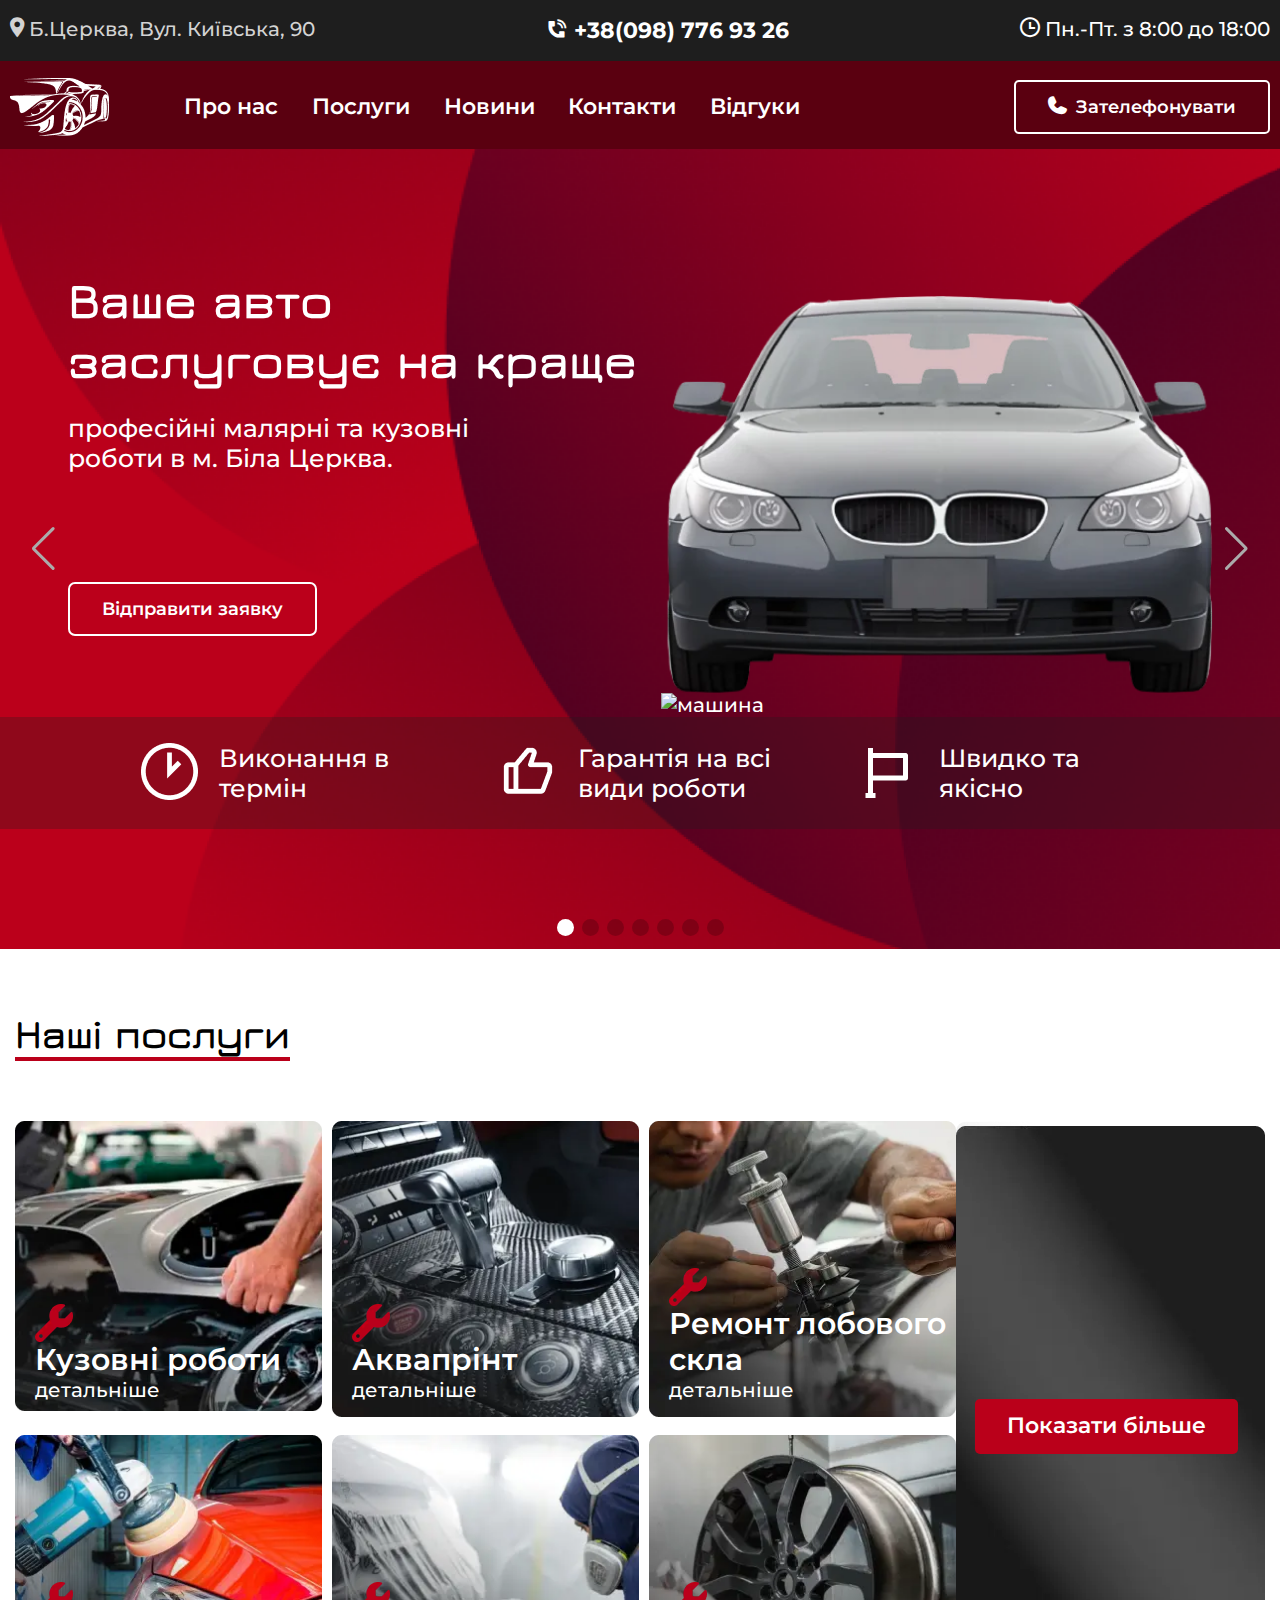
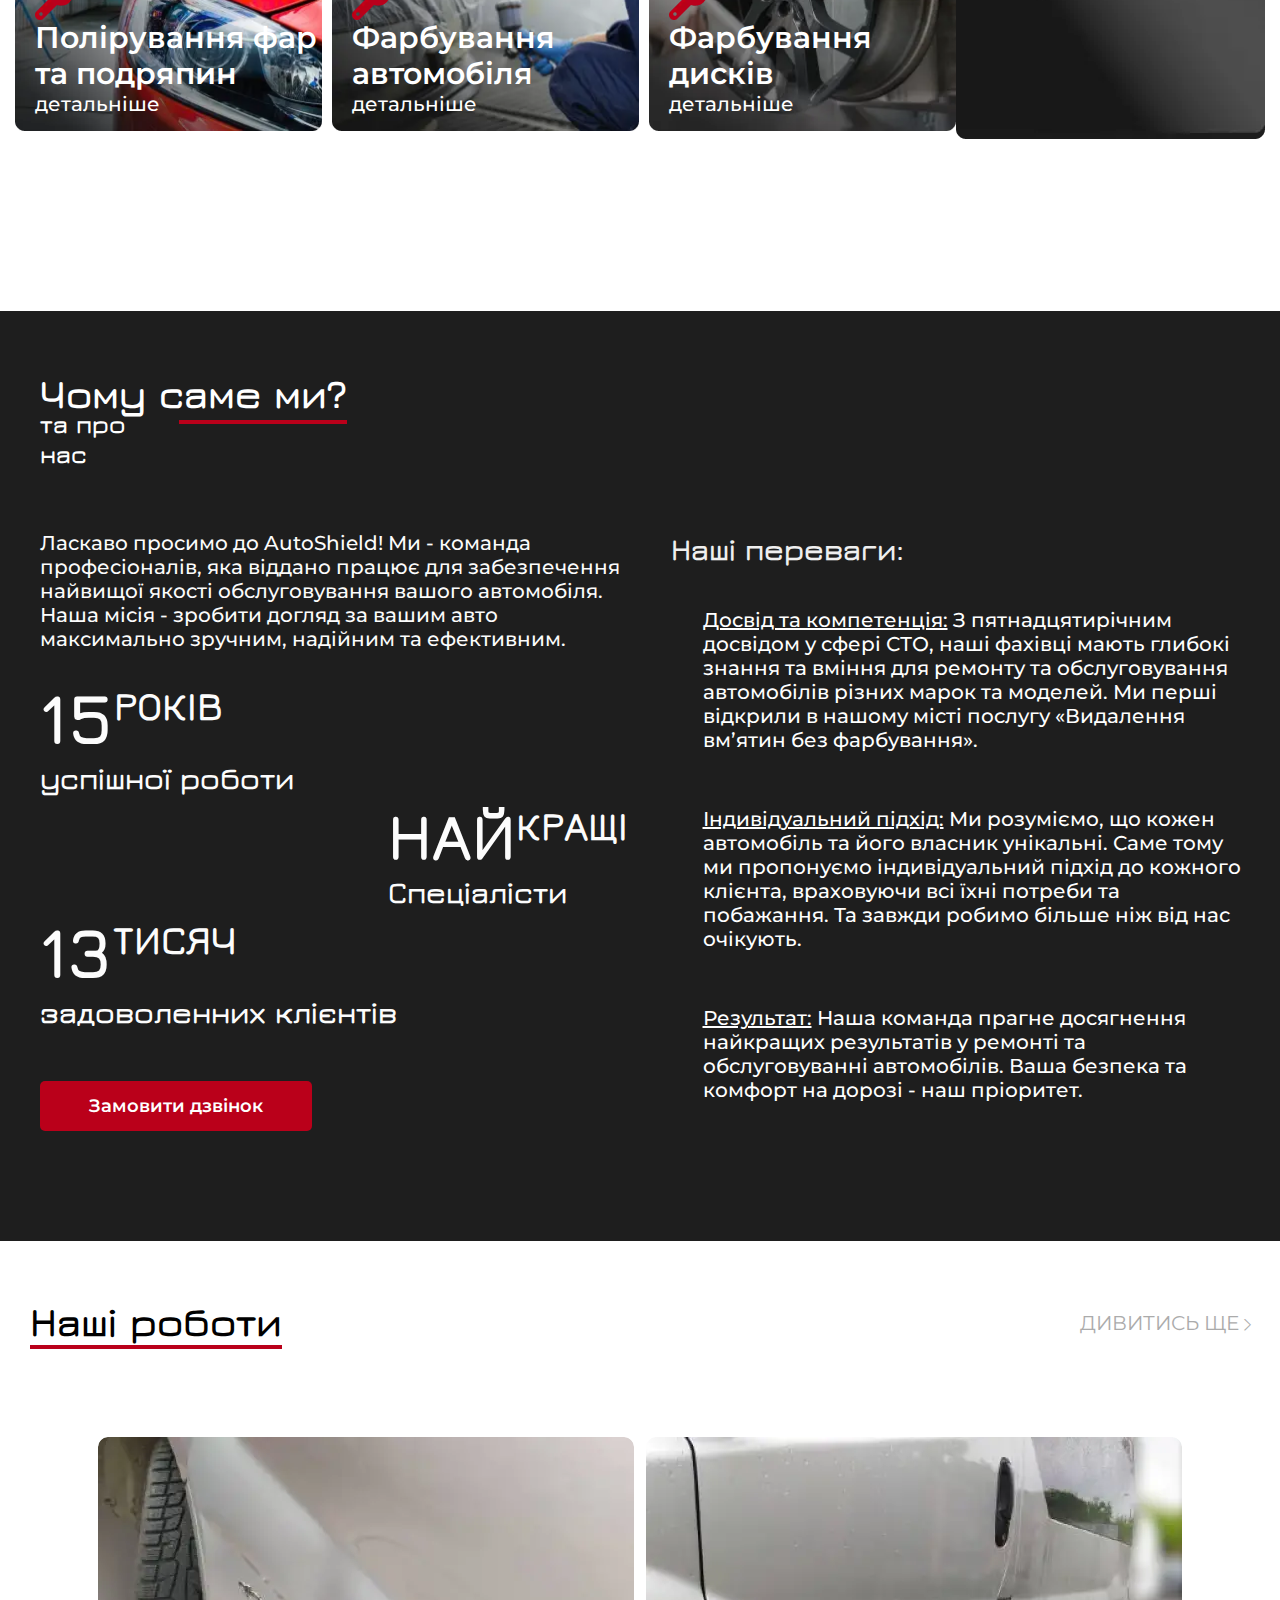
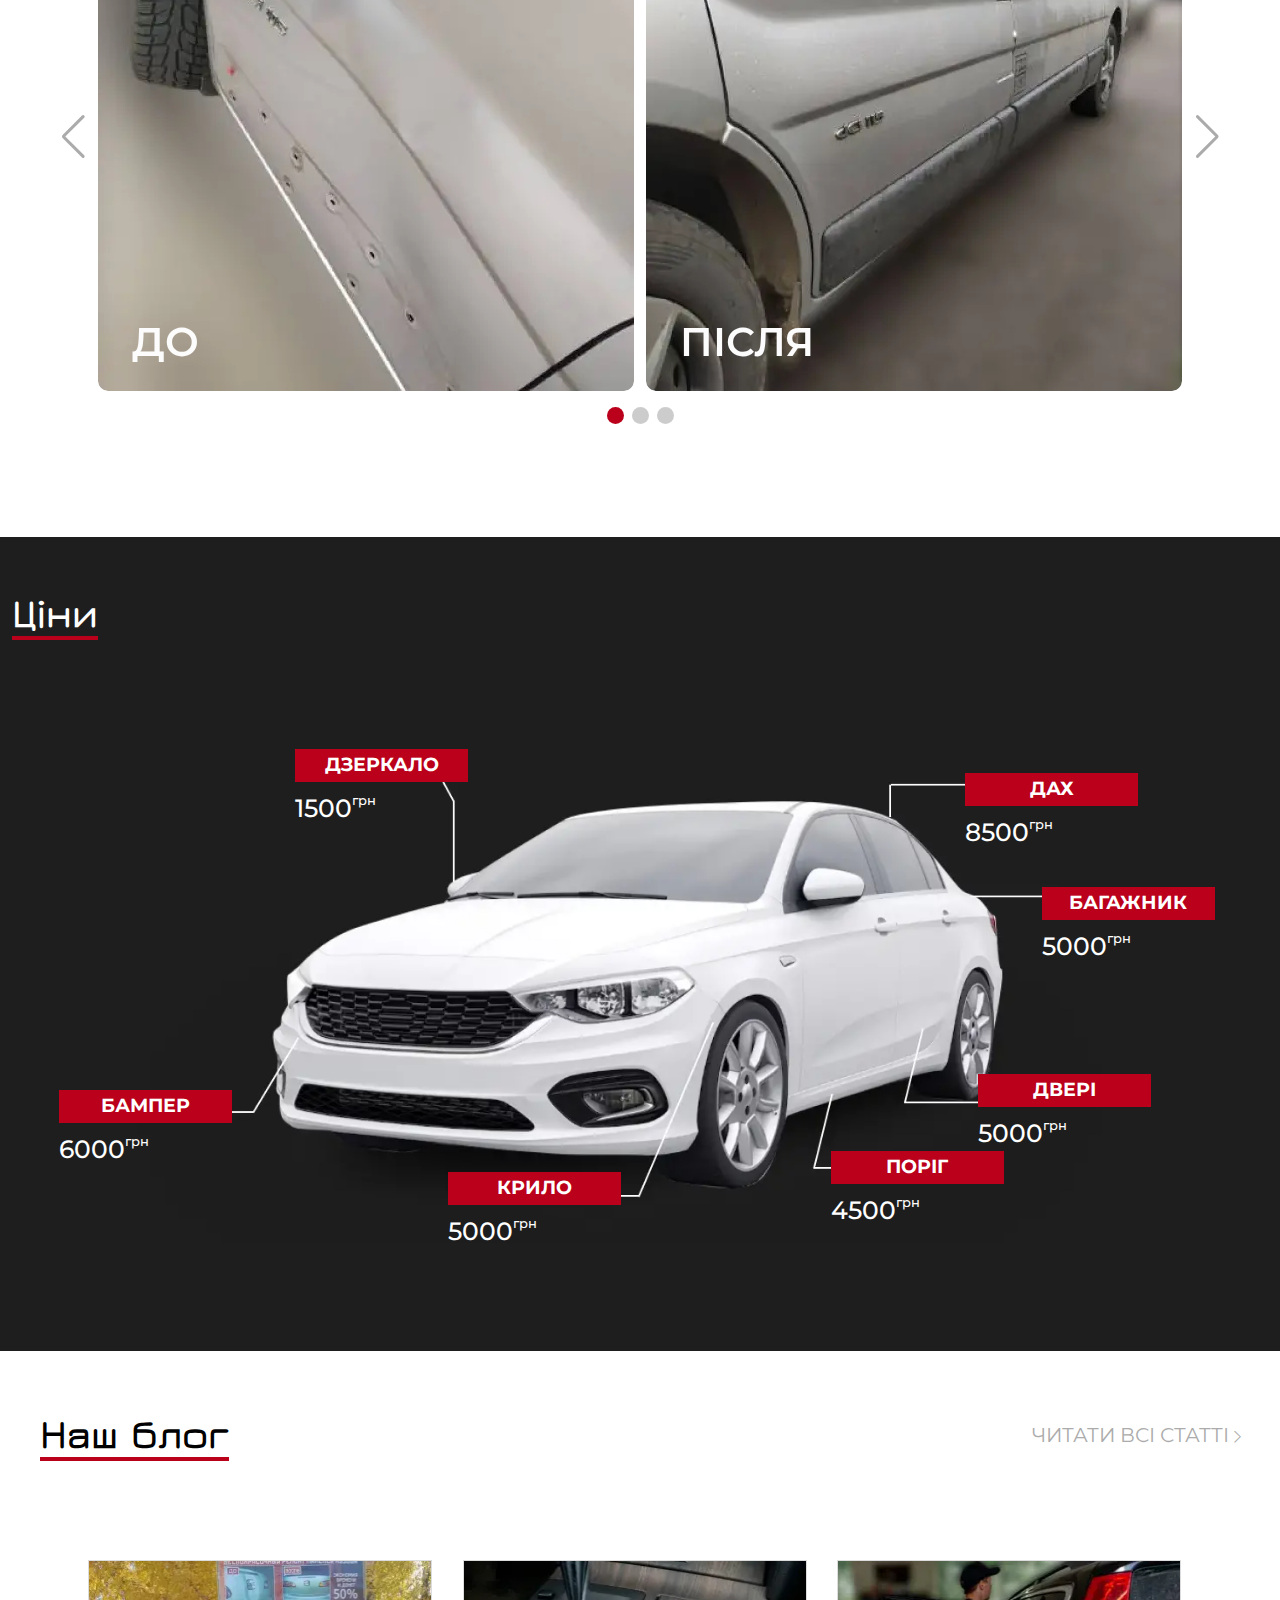
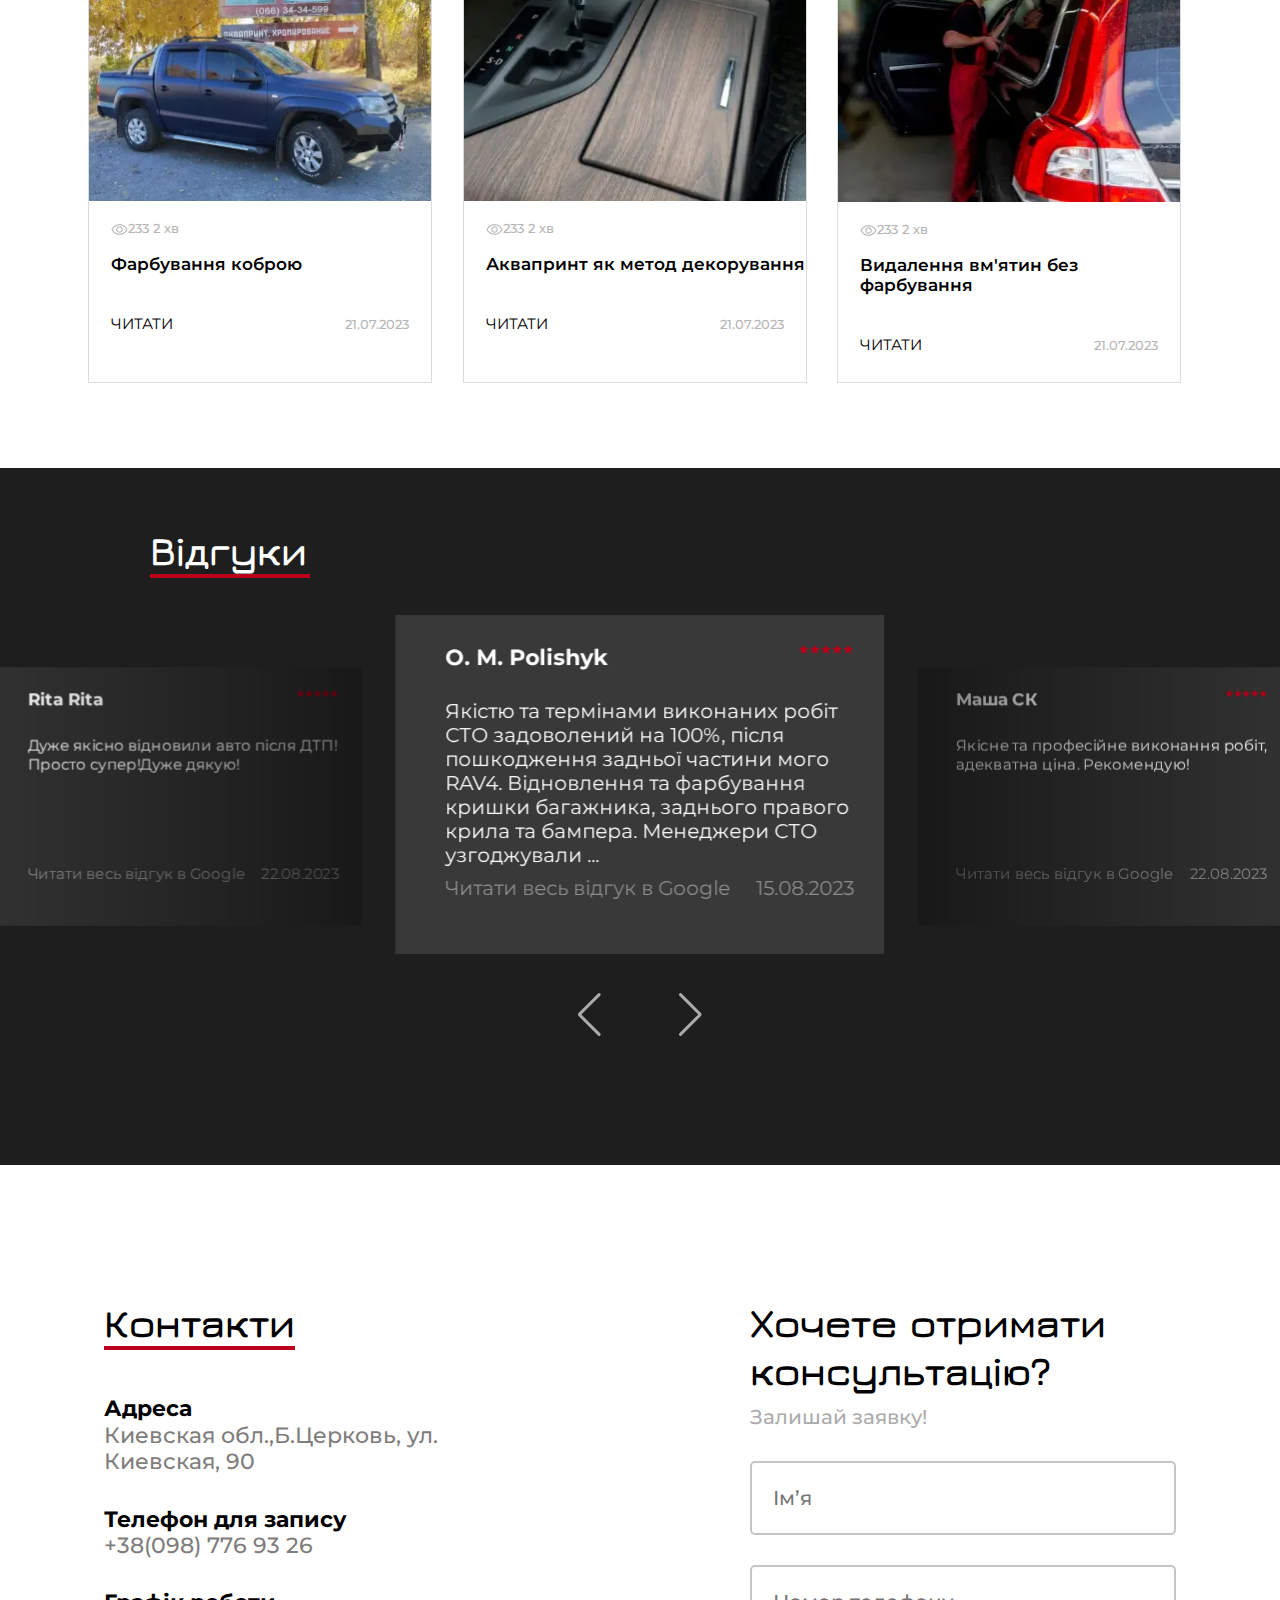
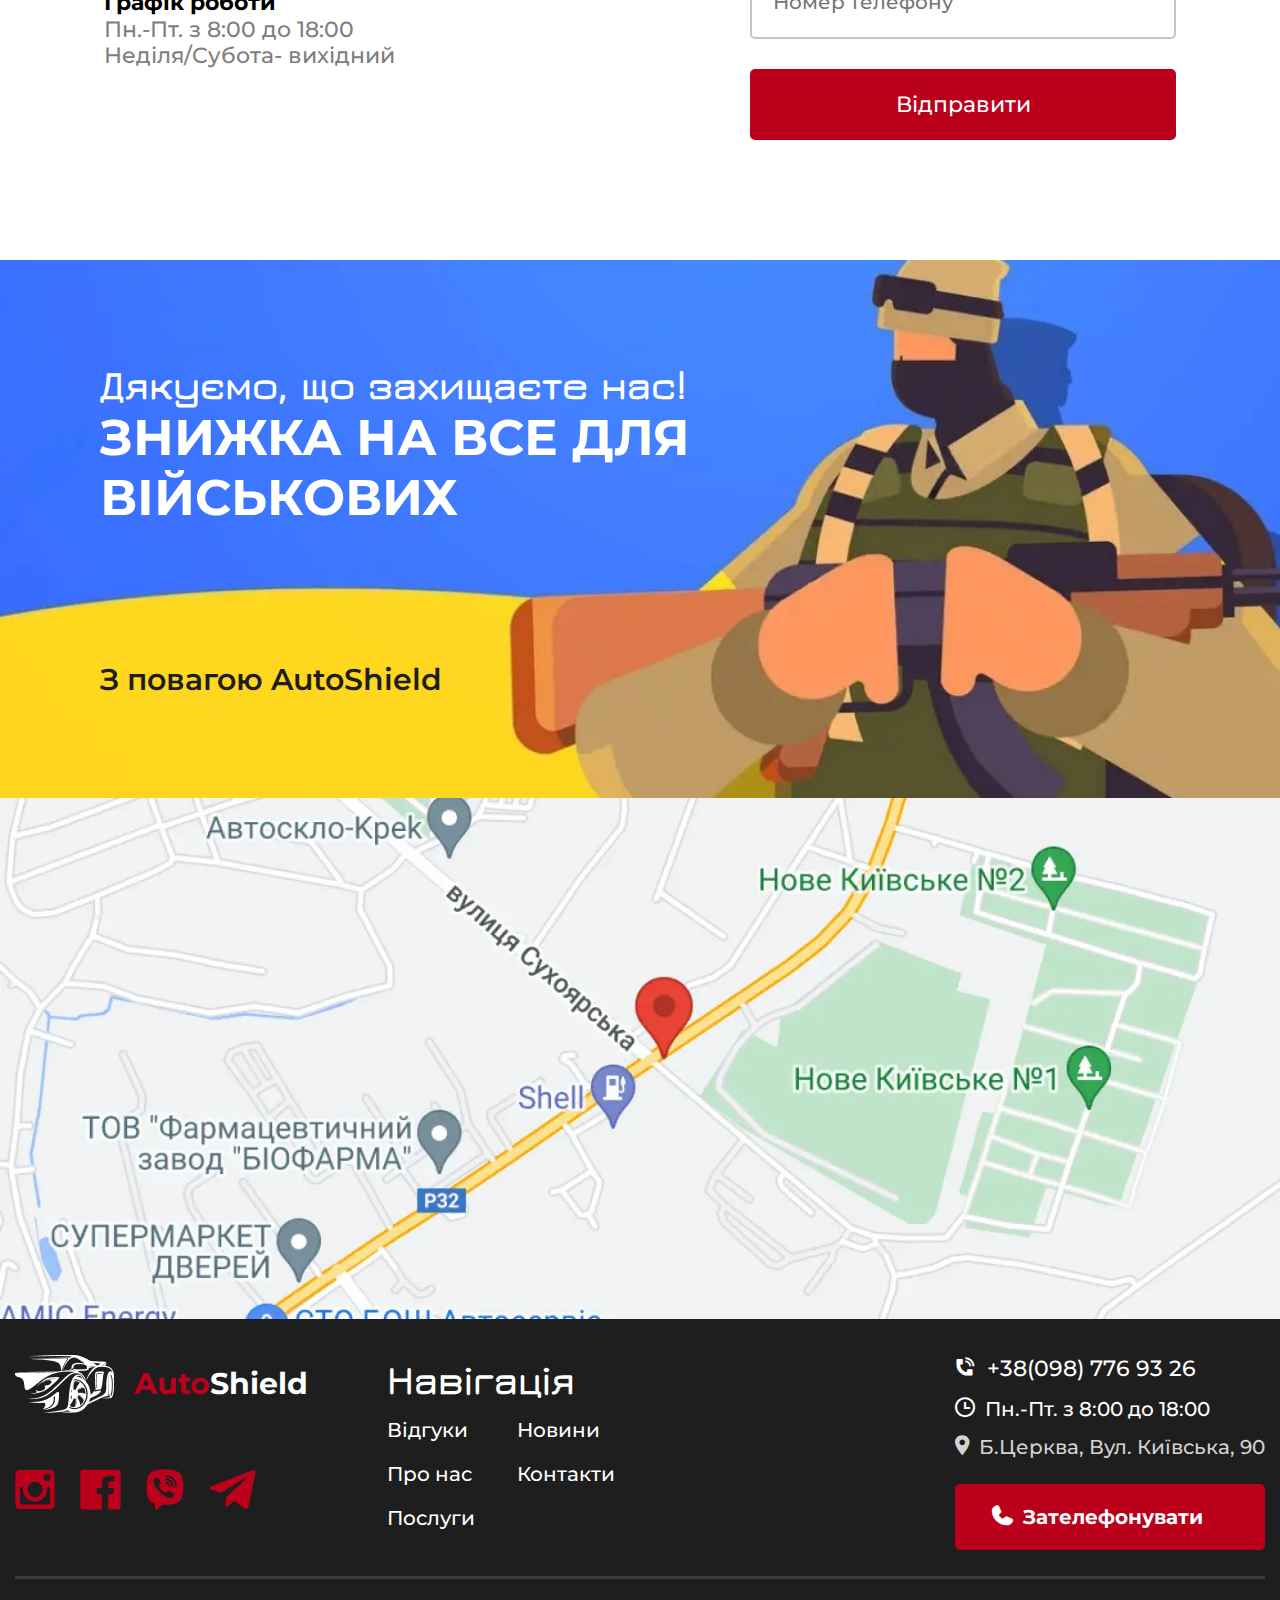
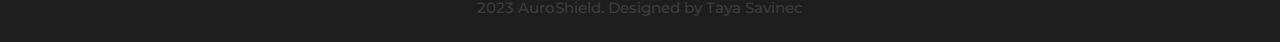
==== commit cccff72a: "Add files via upload" ====
--- a/index.html
+++ b/index.html
@@ -84,7 +84,10 @@
 											<p class="bg__slide-text">професійні малярні та кузовні роботи в м. Біла Церква.</p>
 											<button class="bg__slide-btn btn" type="button">Відправити заявку</button>
 										</div>
-										<div class="bg__slide-img "><img class="img-first" src="img/main-slider/main-slide1.webp" alt="машина"></div>
+										<div class="bg__slide-img ">
+											<img class="img-first" src="img/main-slider/main-slide1.webp" alt="машина">
+											<img class="img-first" src="img/main-slider/main-slide1-before.png" alt="машина">
+										</div>
 									</div>
 									<div class="bg__benefits">
 										<div class="bg__benefits-items item-benefits">
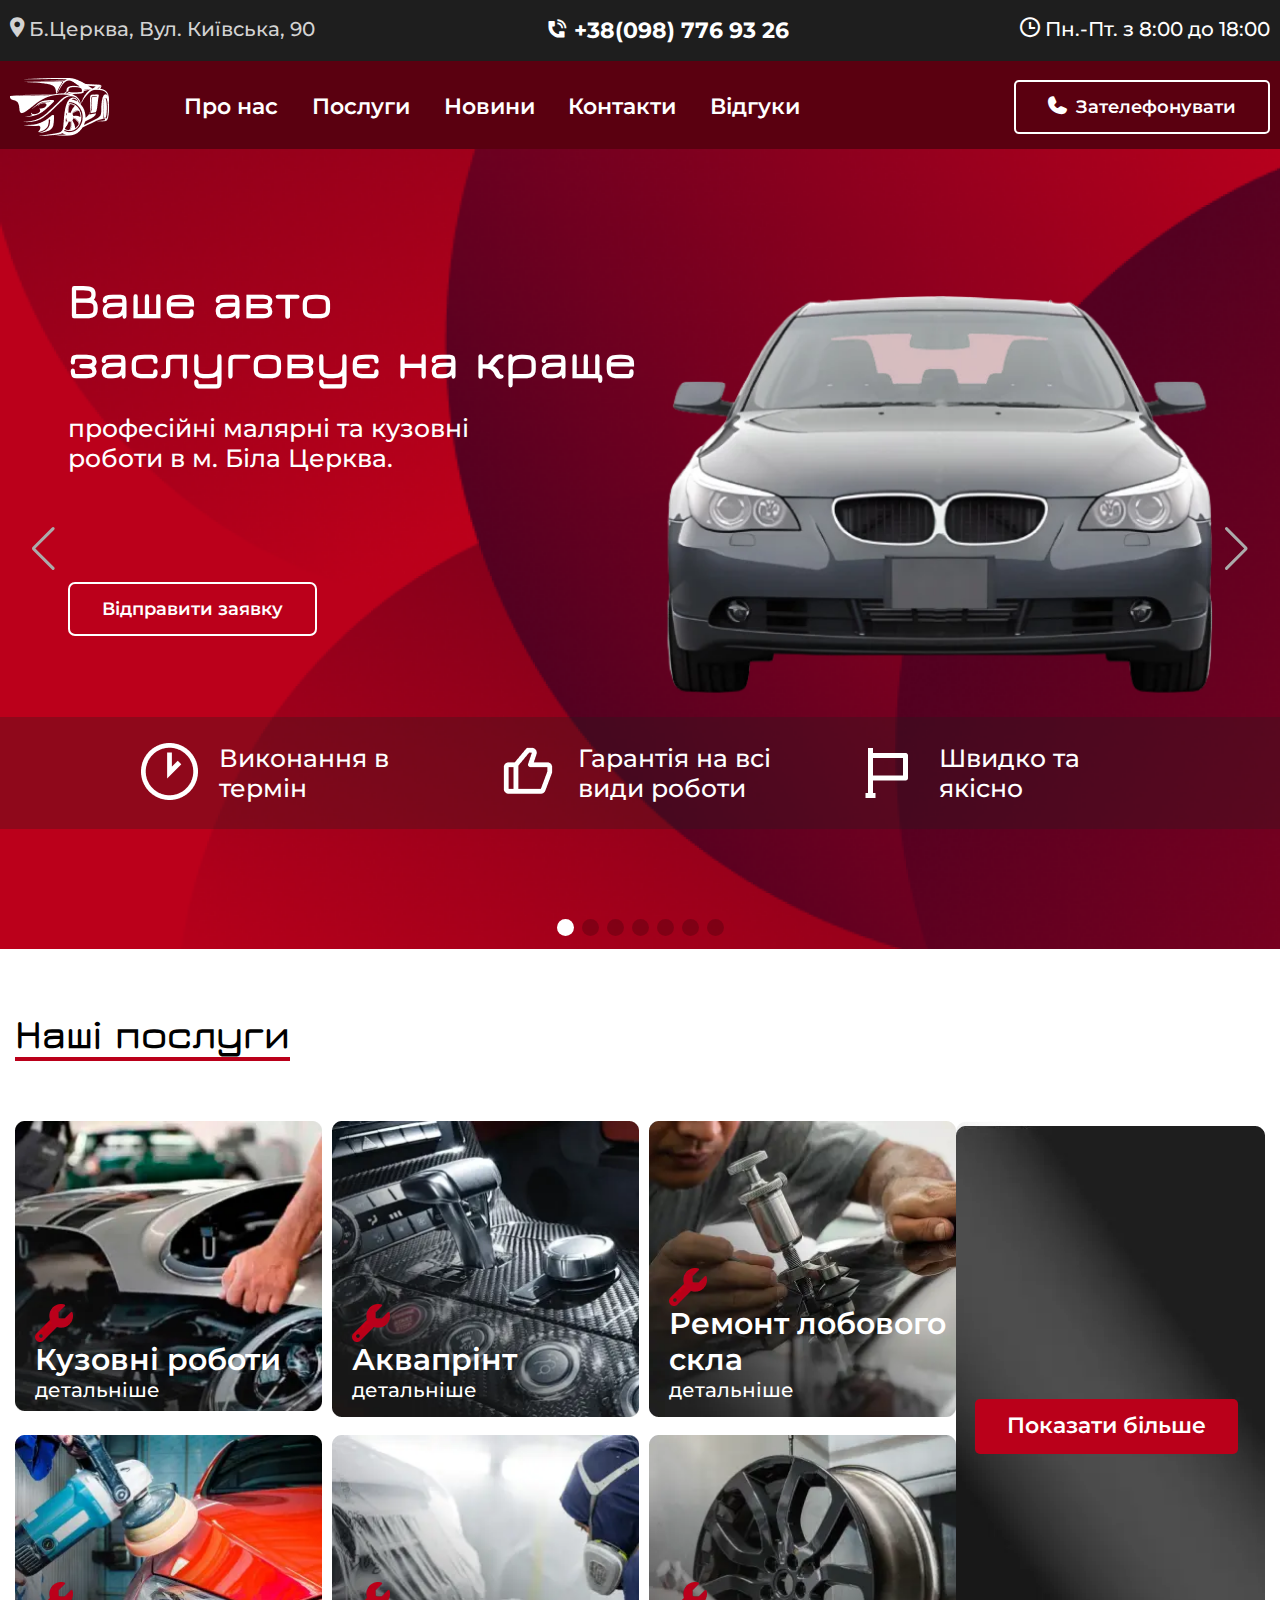
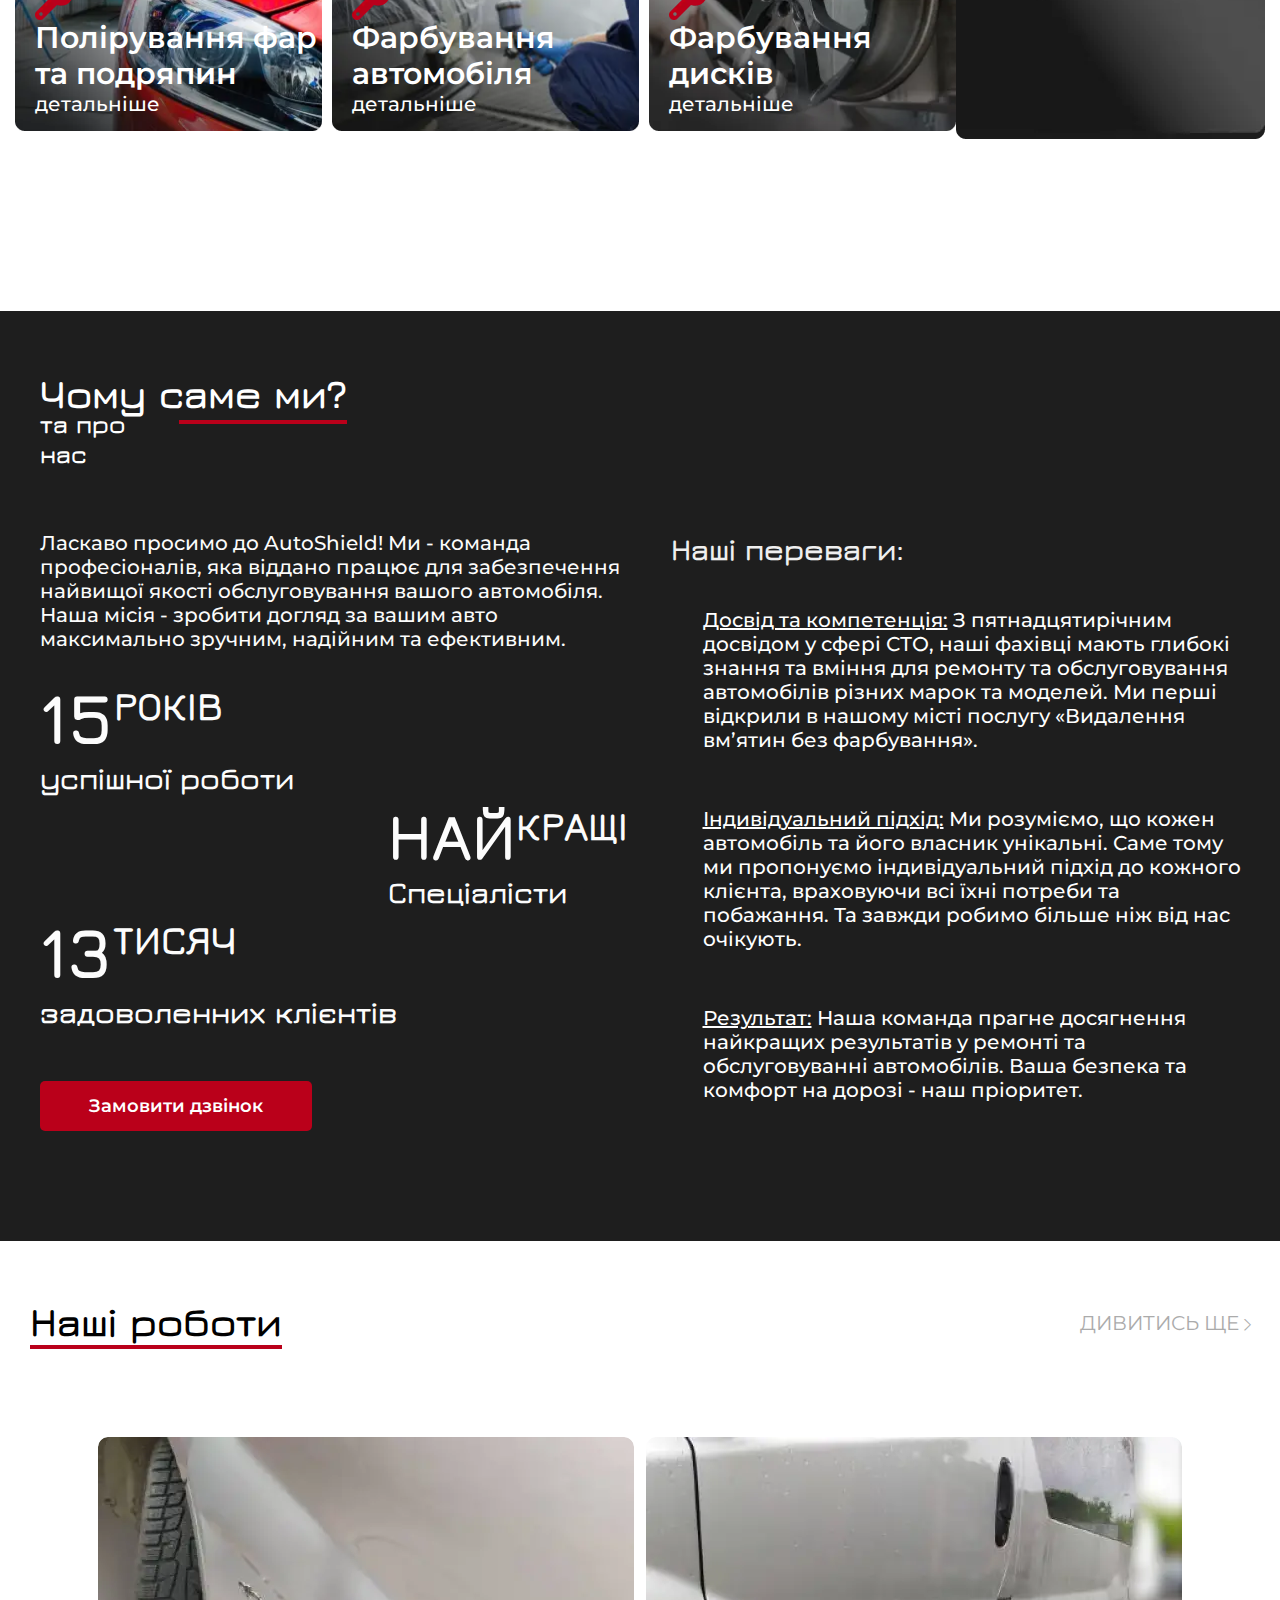
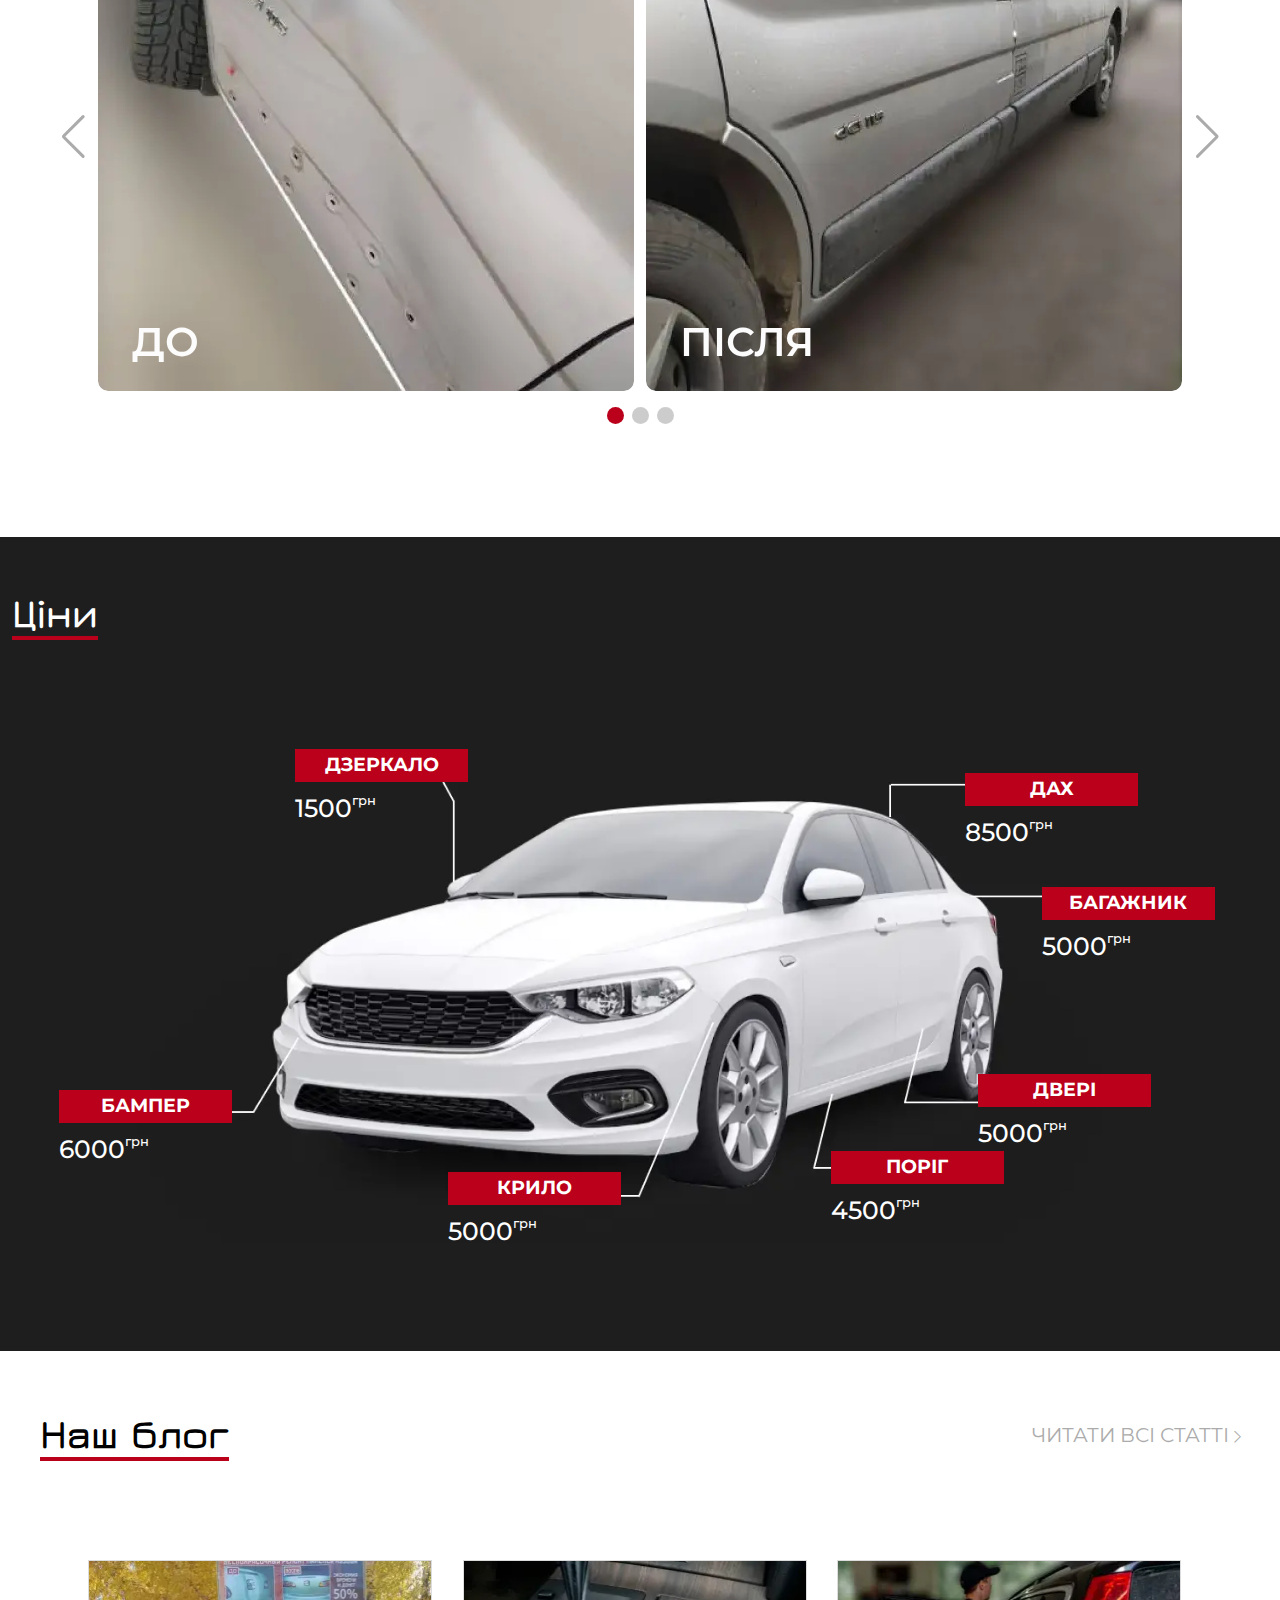
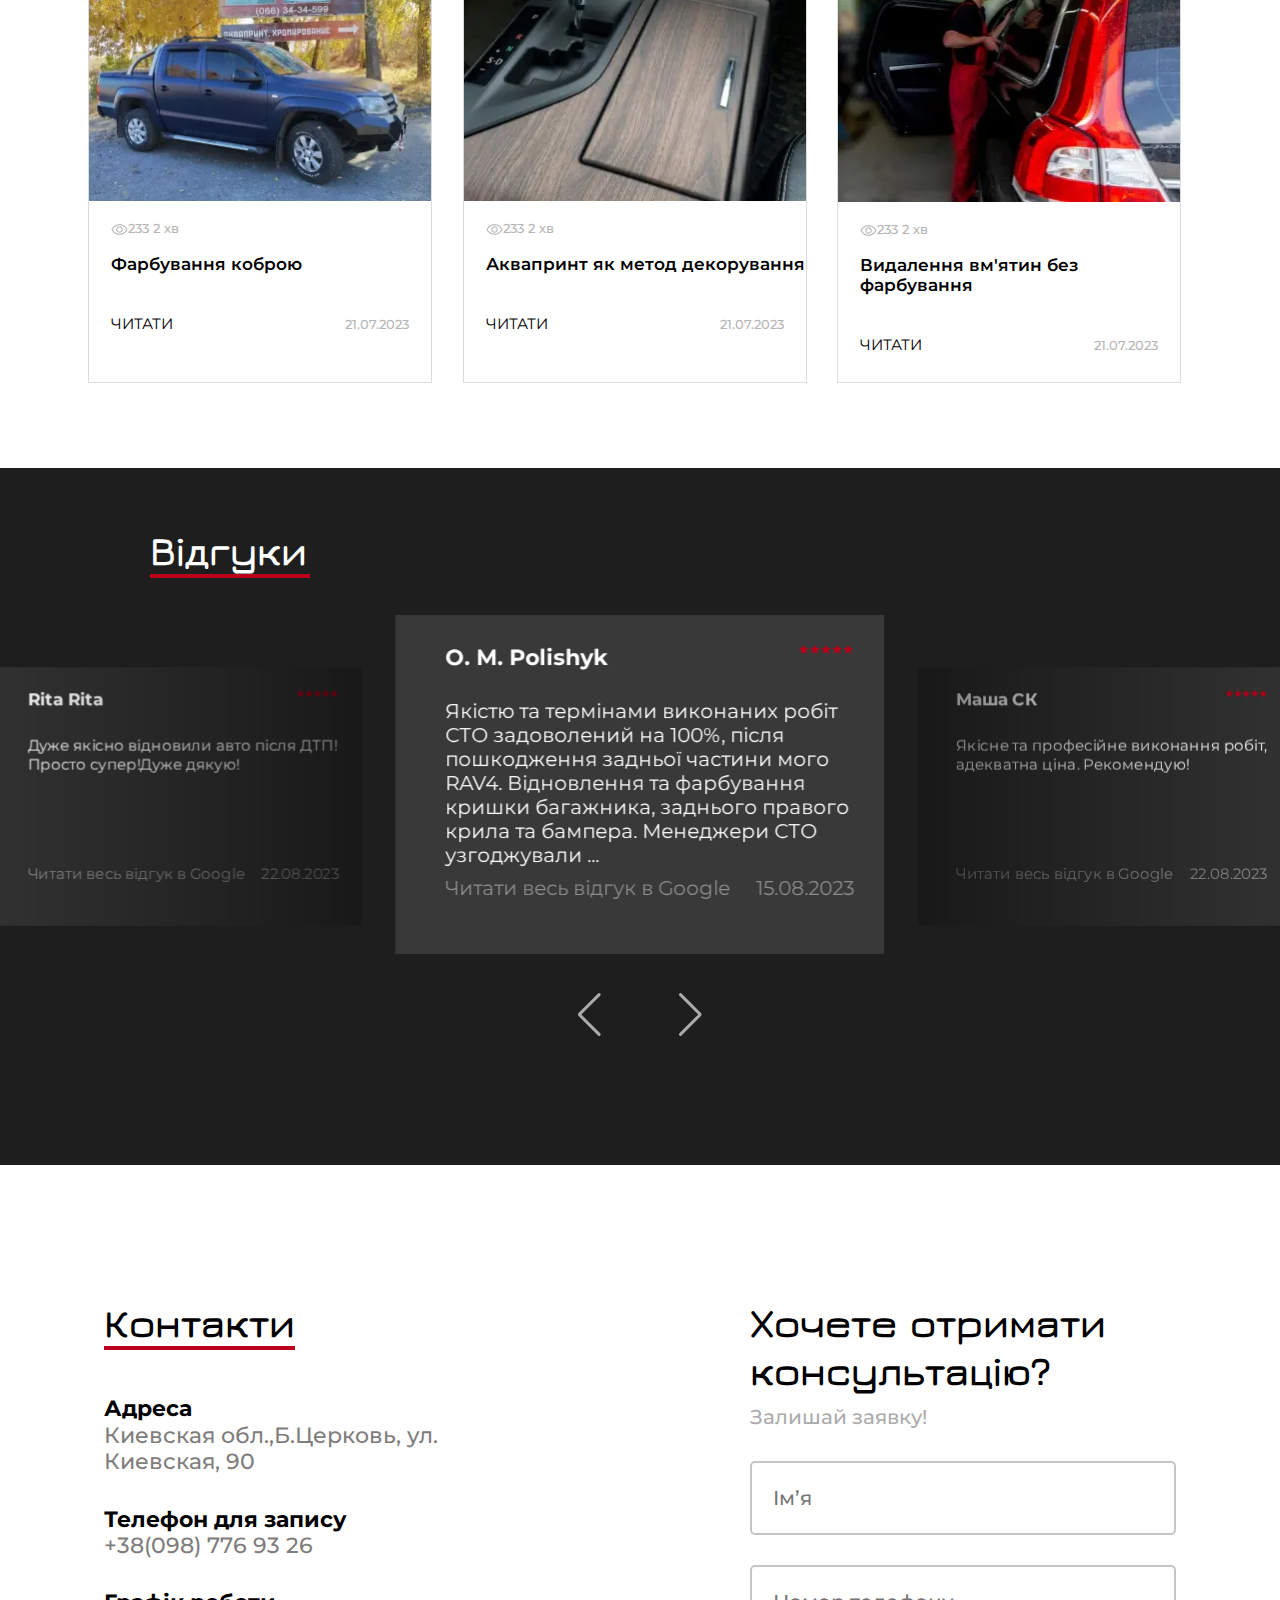
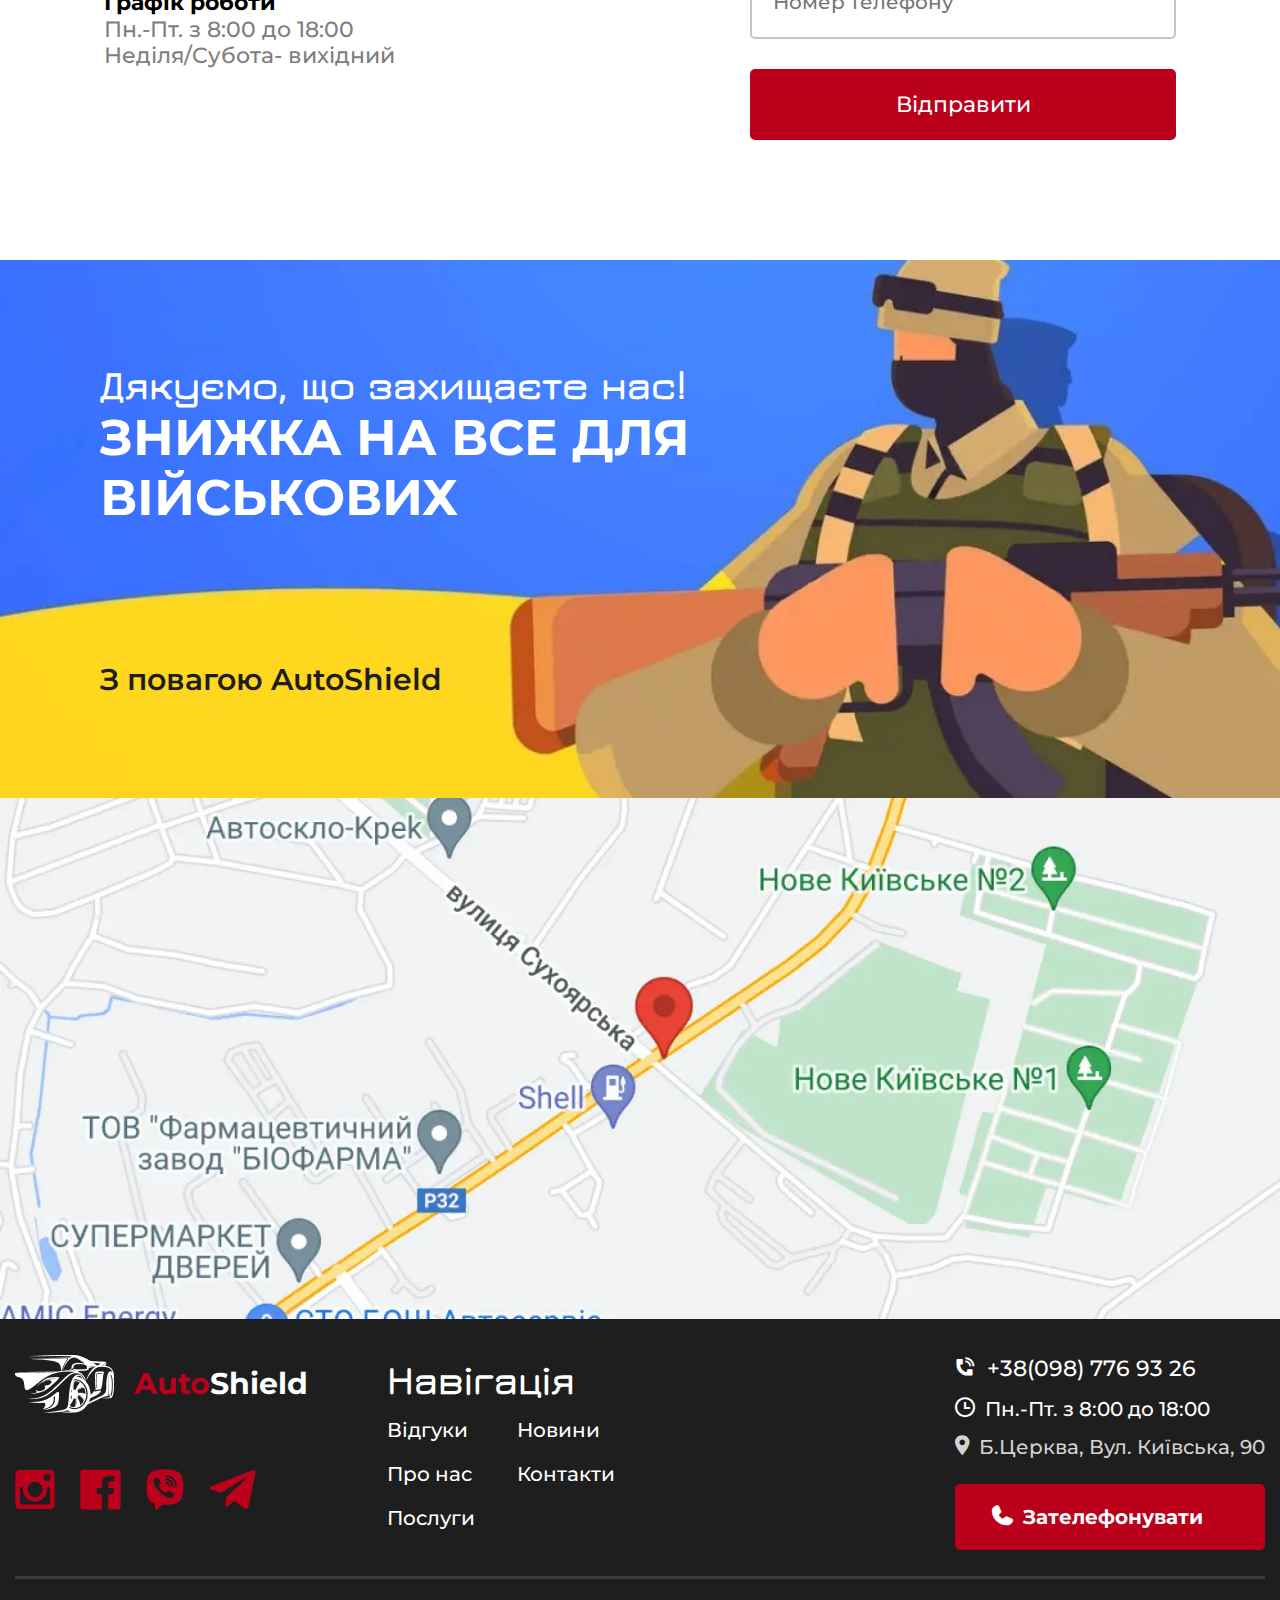
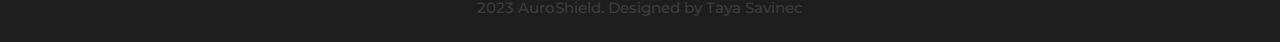
==== commit 8413d614: "Add files via upload" ====
--- a/index.html
+++ b/index.html
@@ -86,7 +86,8 @@
 										</div>
 										<div class="bg__slide-img ">
 											<img class="img-first" src="img/main-slider/main-slide1.webp" alt="машина">
-											<img class="img-first" src="img/main-slider/main-slide1-before.png" alt="машина">
+											<img class="img-first" src="img/main-slider/main-slide1-before.png" alt="машина"> 
+											<div class="img-back"><img src="img/main-slider/Ellipse.png" alt=""></div>
 										</div>
 									</div>
 									<div class="bg__benefits">
--- a/css/style.css
+++ b/css/style.css
@@ -682,10 +682,12 @@
 .bg__slide-img {
   max-width: 559px;
   padding-top: 25px;
+  transition: all ease-in-out 0.3s;
 }
 
 .bg__slide-img img {
   width: 100%;
+  transition: all ease-in-out 0.3s;
 }
 
 .bg__slide-box {
@@ -715,6 +717,15 @@
 
 .bg__slide.five {
   padding-top: 0;
+}
+.img-first:nth-child(2) {
+  display: none;
+}
+.bg__slide-img:hover  .img-first:nth-child(2){
+  display: block;
+}
+.bg__slide-img:hover .img-first:nth-child(1) {
+  display: none;
 }
 
 .content-five {
@@ -1628,7 +1639,12 @@
 .tab__title span.icon-2 {
   font-size: 60px;
 }
-
+.tab__title:hover {
+  border-color: #BA001A;
+  background: linear-gradient(125deg, #5A0010 14.93%, #E2243F 63.03%);
+  -webkit-background-clip: text;
+  -webkit-text-fill-color: transparent;
+}
 .service-page__sidebar li + li {
   margin-top: 7px;
 }
@@ -1698,9 +1714,11 @@
   height: 100%;
 }
 
-._tab-active {
-  color: #BA001A;
+._tab-active {  
   border-color: #BA001A;
+  background: linear-gradient(125deg, #5A0010 14.93%, #E2243F 63.03%);
+  -webkit-background-clip: text;
+  -webkit-text-fill-color: transparent;
 }
 
 .blog-page__title {
@@ -1842,6 +1860,8 @@
 .blog-page__category li {
   padding: 14px 14px 14px 10px;
   border-radius: 3.16px;
+  display: flex;
+  justify-content: space-between;
   border: 1.3px solid #1E1E1E;
   -webkit-transition: all ease-in-out 0.3s;
   -o-transition: all ease-in-out 0.3s;
@@ -1849,8 +1869,11 @@
 }
 
 .blog-page__category li:hover {
-  border-color: #BA001A;
-  color: #BA001A;
+  border-color: #5A0010;
+
+ background: linear-gradient(125deg, #5A0010 14.93%, #E2243F 63.03%);
+  -webkit-background-clip: text;
+  -webkit-text-fill-color: transparent;
 }
 
 .blog-page__category li + li {
@@ -2582,6 +2605,7 @@
   .map__discont-content {
     max-width: 270px;
   }
+
   .reviews__box {    
     margin-left: 15px;
     margin-right: 25px;
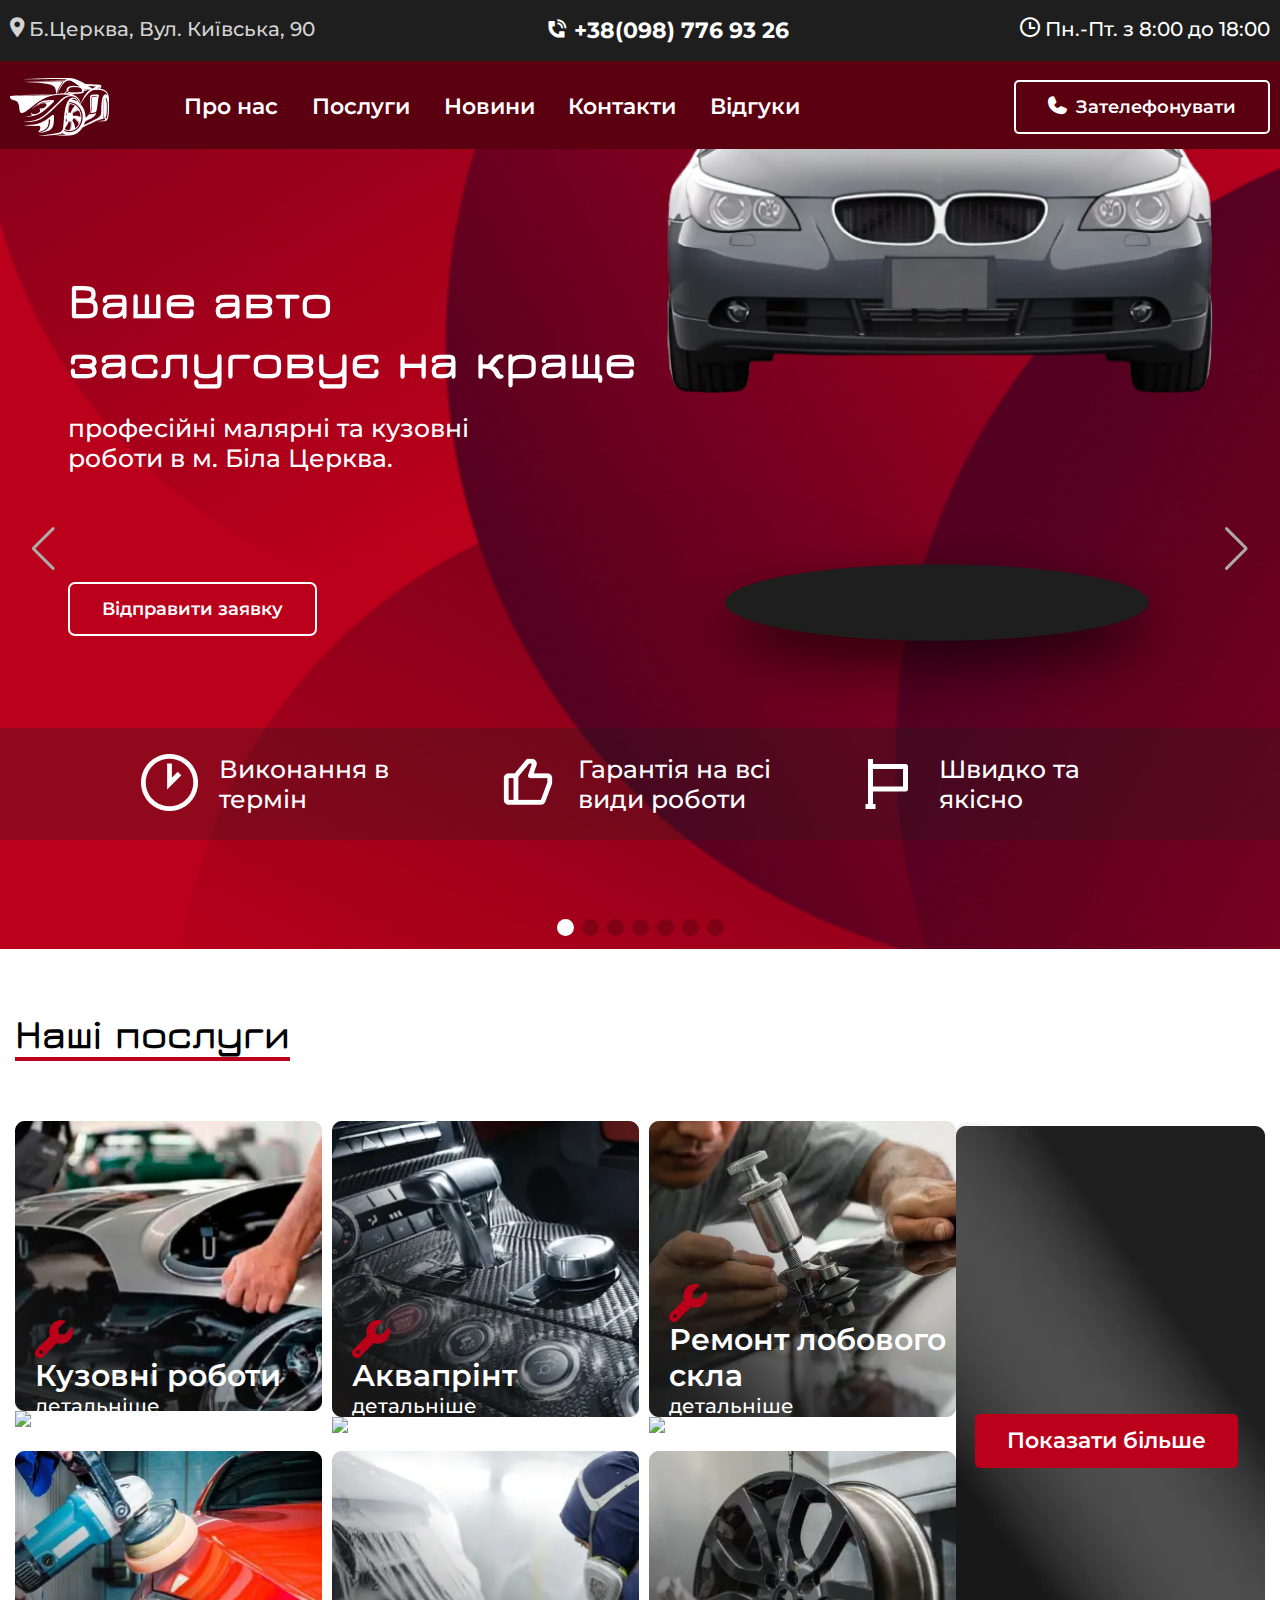
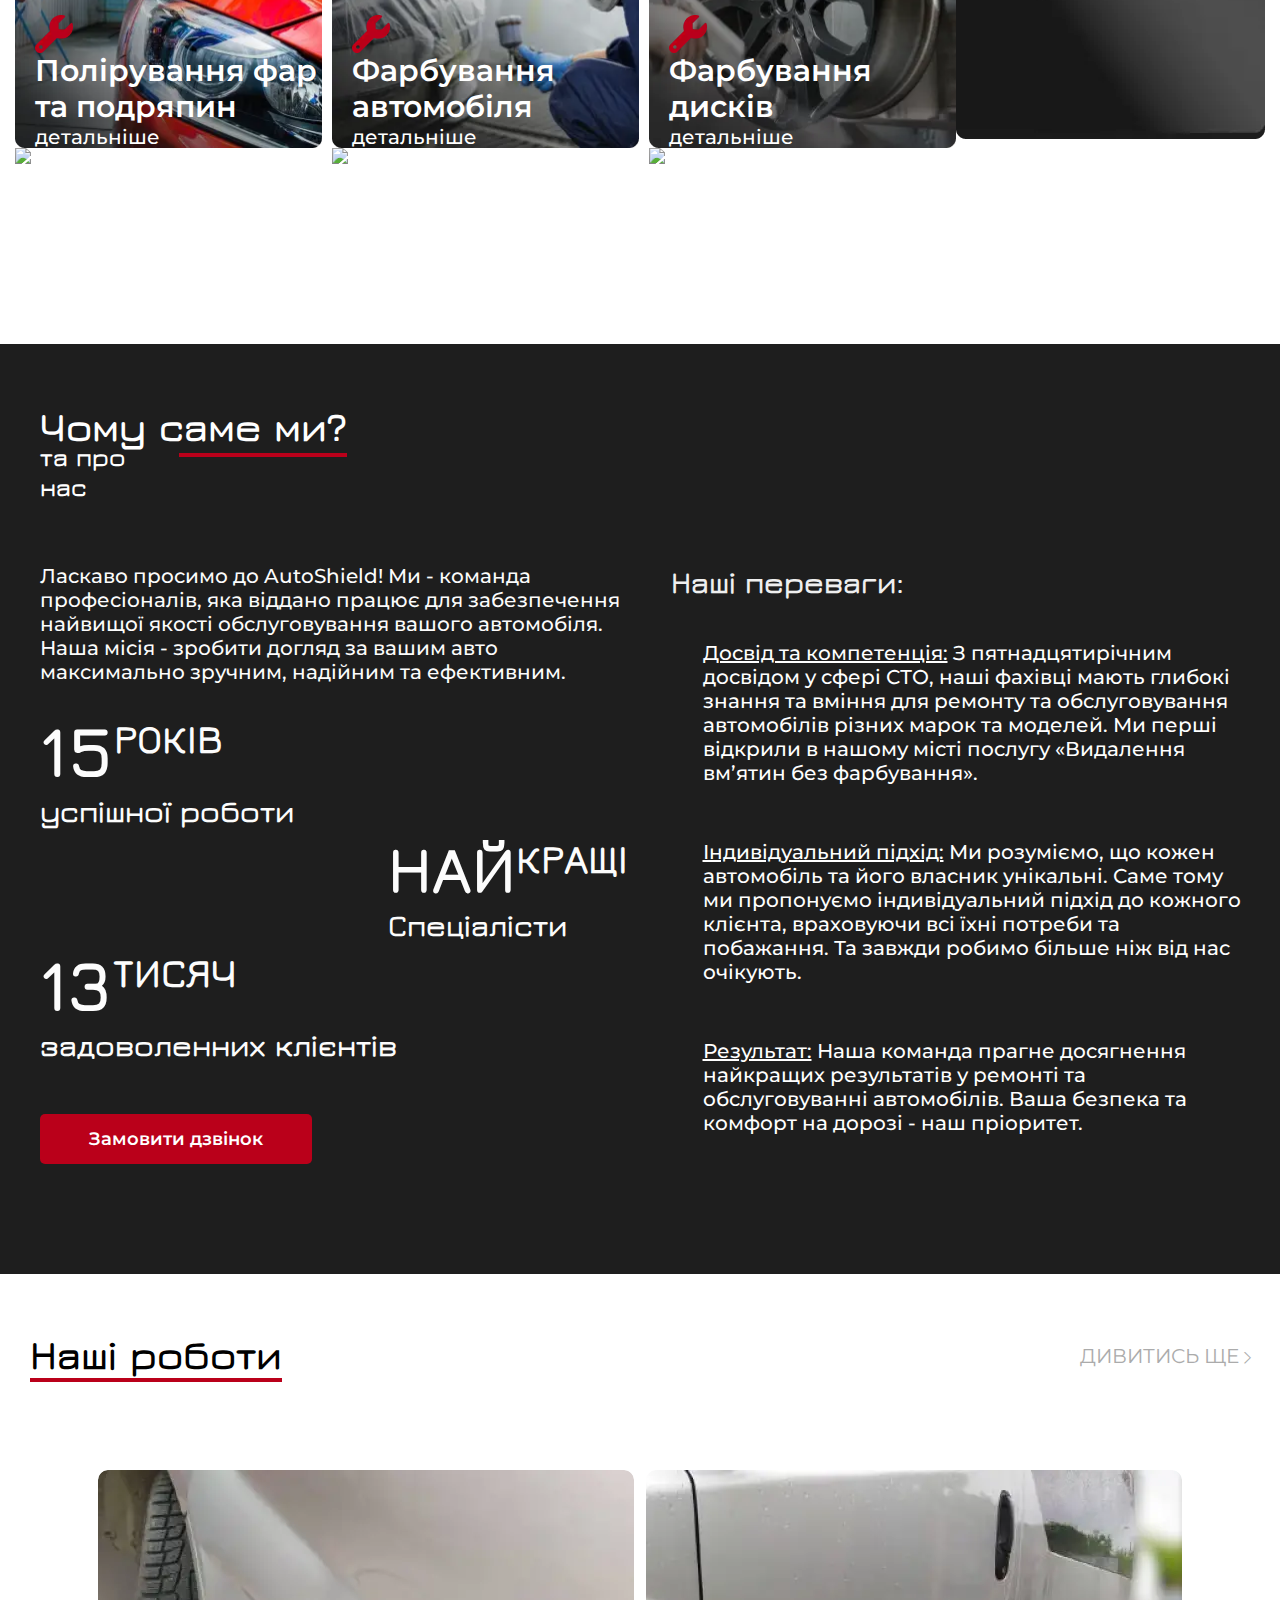
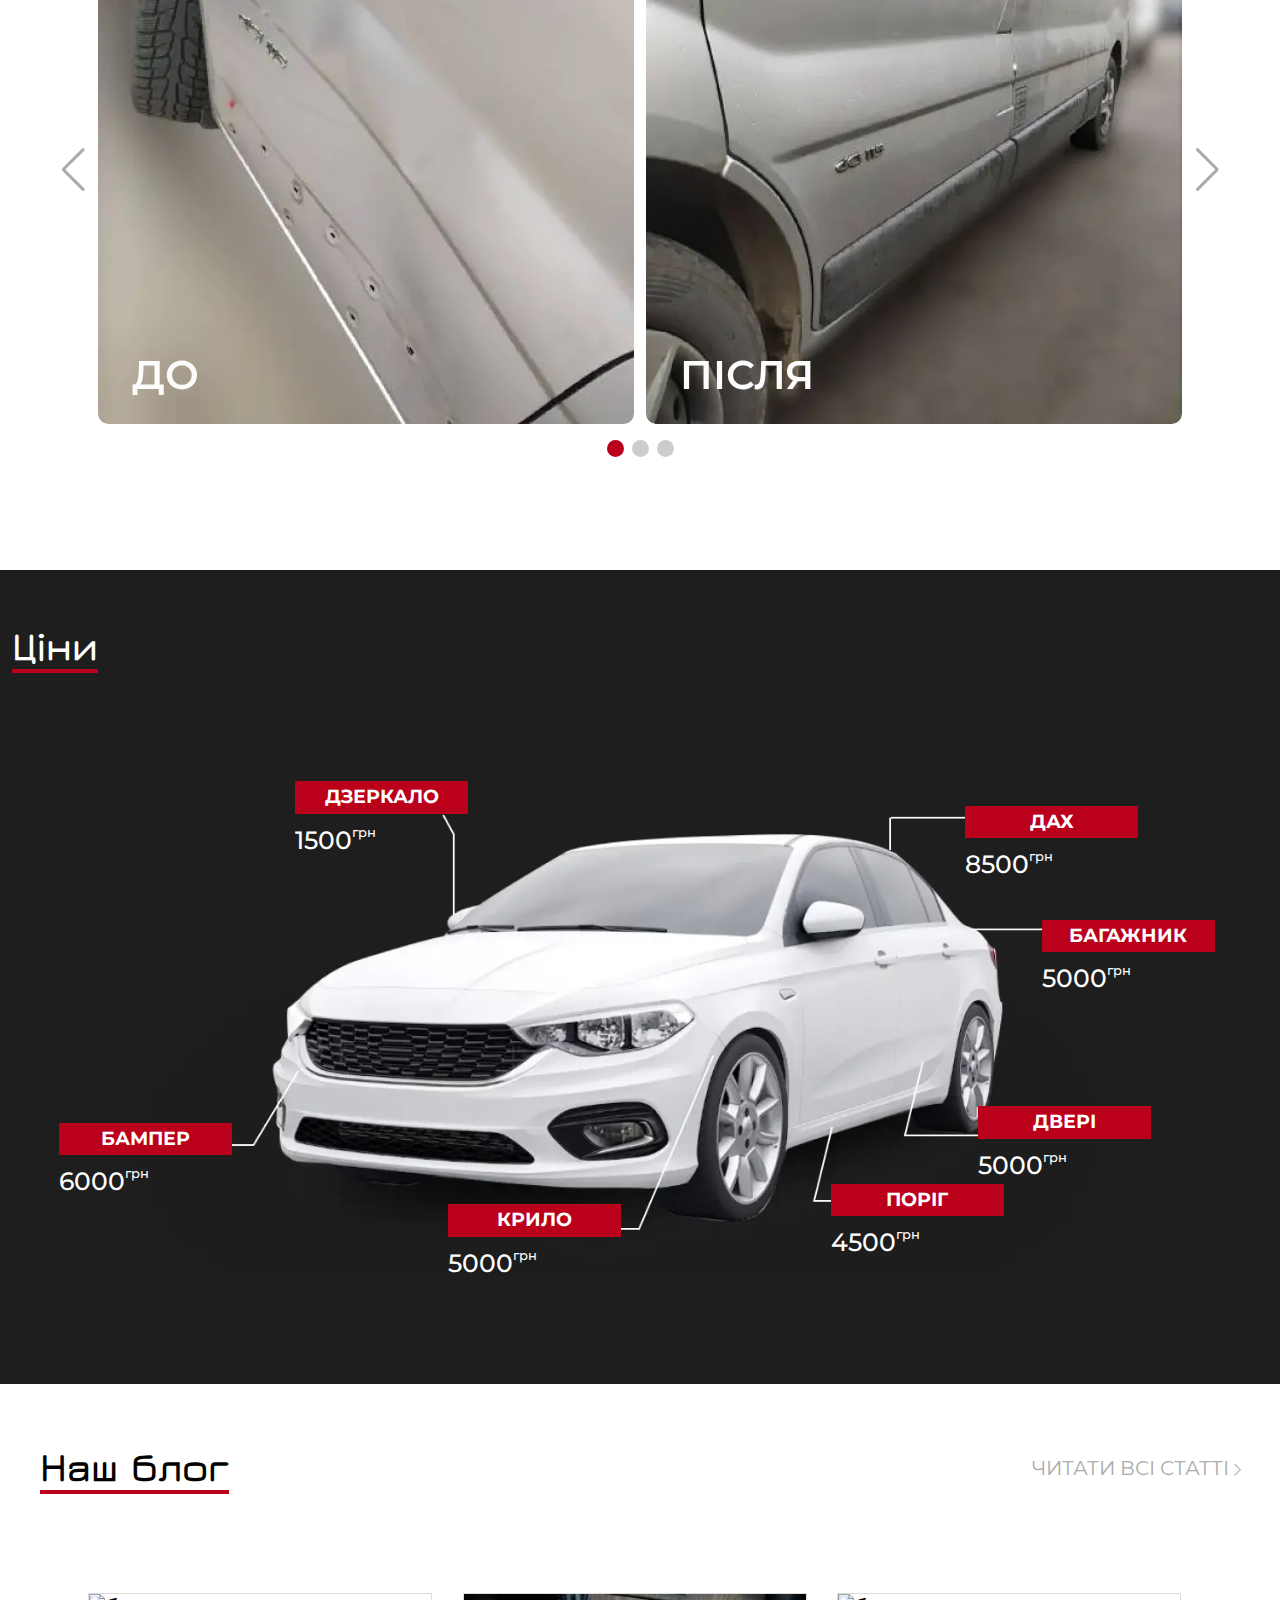
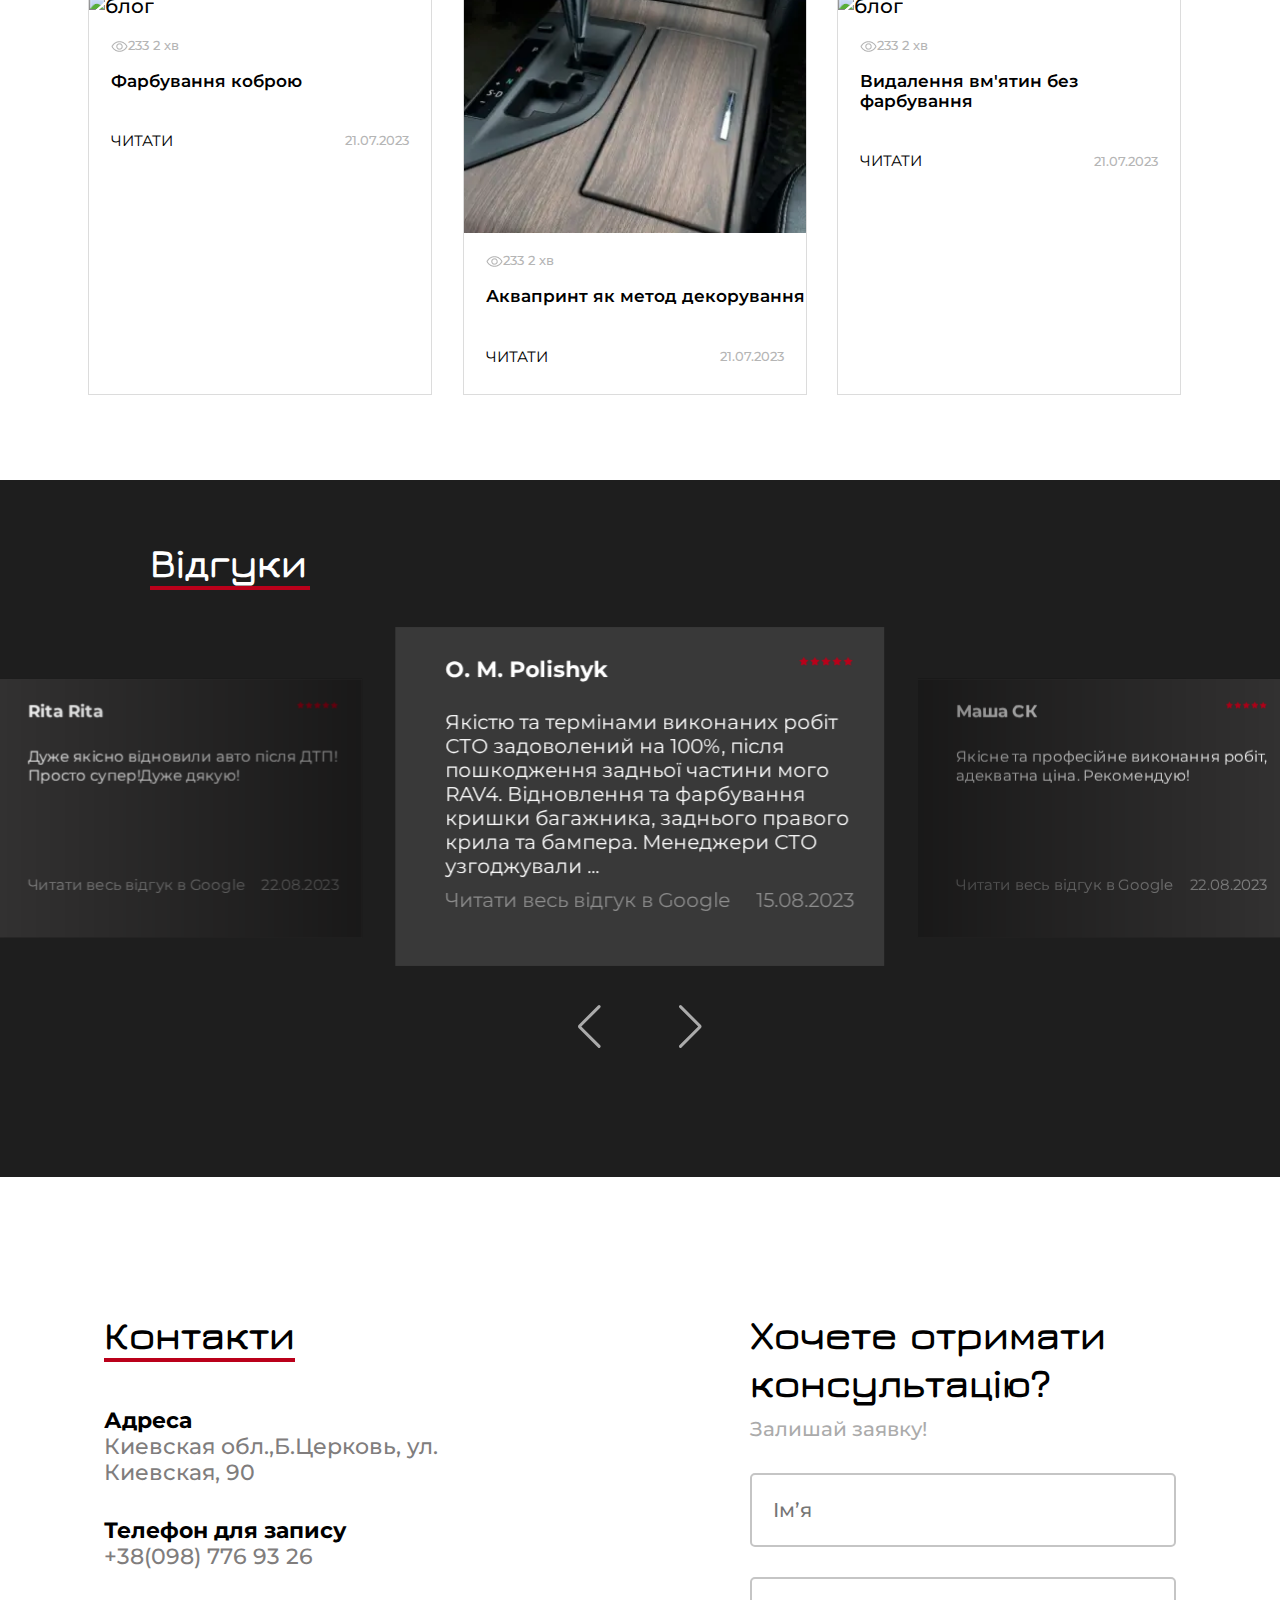
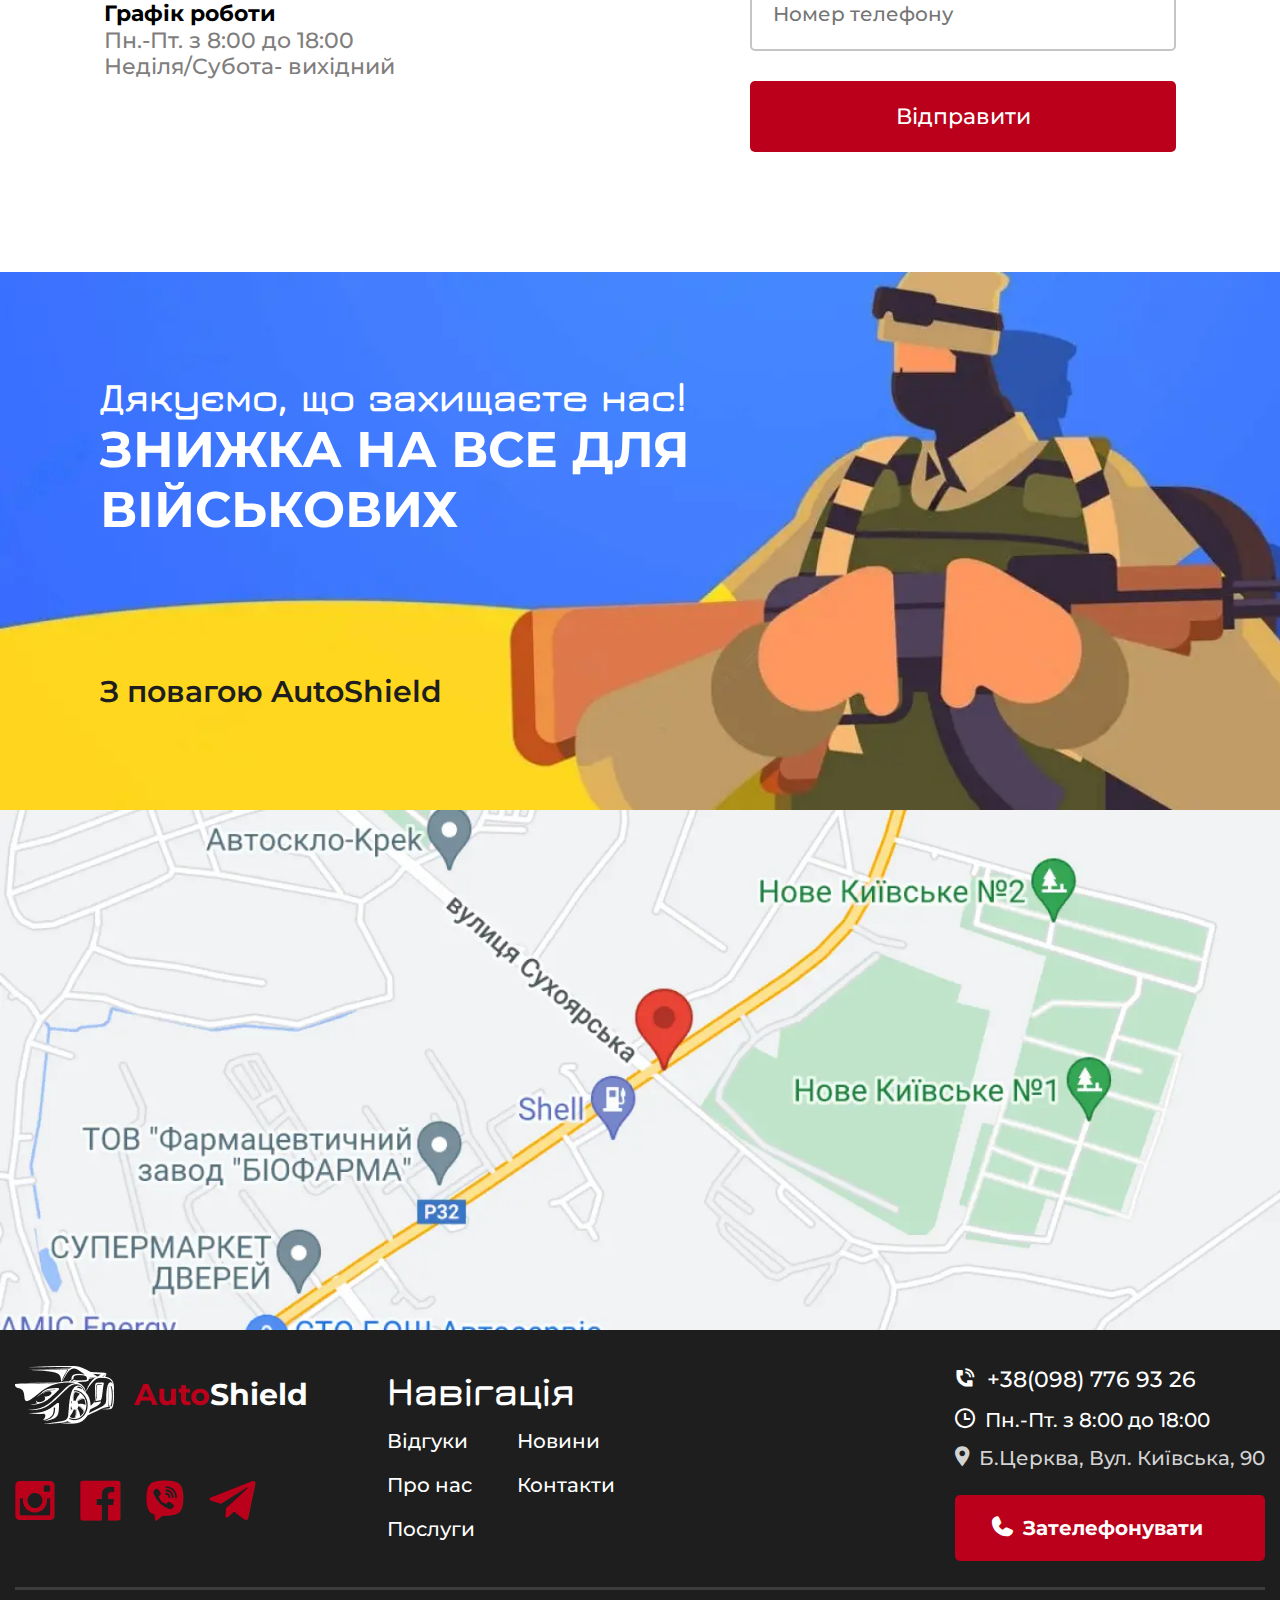
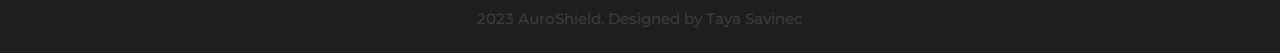
==== commit ed6ca970: "Add files via upload" ====
--- a/index.html
+++ b/index.html
@@ -22,6 +22,7 @@
 					<p class="header__contact-tel"><span class="icon-phone"></span> +38(098) 776 93 26</p>
 					<p class="header__contact-time"><span class="icon-time"></span> Пн.-Пт. з 8:00 до 18:00</p>
 				</div>
+				
 			</div>
 			<div class="header__box">
 				<div class="header__content">
@@ -36,21 +37,22 @@
 					<nav class="header__nav menu">
 						<ul class="menu__list">
 							<li class="menu__item item-menu__logo">Auto<span>Shield</span> <picture><source srcset="img/logo2.webp" type="image/webp"><img src="img/logo2.png" alt="логотип"></picture></li>
-							<li class="menu__item">
-								<a href="index.html" class="menu__link active-menu ">Про нас</a>
-
-							</li>
+							<li class="menu__item"><a href="index.html" class="menu__link active-menu ">Про нас</a></li>
 							<li class="menu__item  serv"><a href="index.html#services" class="menu__link">Послуги</a>
 								<div class="menu__item-subitem">
-									<ul>
-										<li>Кузовні роботи</li>
-										<li>Аквапрінт</li>
-										<li>Ремонт лобового скла </li>
-										<li>Полірування фар та подряпин</li>
-										<li>Фарбування автомобіля</li>
-										<li>Фарбування дисків</li>
-										<li>Антикорозійна обробка авто</li>
-									</ul>
+									<div class="list-categories">
+										<ul class="list-categories-first">
+											<li>Кузовні роботи <span class="icon-1"></span></li>
+											<li>Аквапрінт <span class="icon-print"></span></li>
+											<li>Ремонт лобового скла <span class="icon-2"></span></li>
+										</ul>
+										<ul class="list-categories-second">
+											<li>Полірування <span class="icon-poly"></span></li>
+											<li>Фарбування автомобіля <span class="icon-3"></span></li>
+											<li>Фарбування дисків <span class="icon-uniE90C"></span></li>
+										</ul>																							
+									</div>
+									
 								</div>
 							</li>
 							<li class="menu__item"><a href="index.html#blog" class="menu__link">Новини</a></li>
@@ -60,7 +62,14 @@
 								<p class="header__contact-map"><span class="icon-map"></span> Б.Церква, Вул. Київська, 90</p>								
 								<p class="header__contact-time"><span class="icon-time"></span> Пн.-Пт. з 8:00 до 18:00</p>	
 								<p class="header__contact-tel"><a href="tel:+380987769326"><span class="icon-phone"></span> +38(098) 776 93 26</a></p>							
+								<div class="footer__social-items social-items">								
+									<a href="https://instagram.com/autoshield_sto?igshid=OGQ5ZDc2ODk2ZA==" target="_blank"><span class="icon-insta"></span></a>
+									<a href="https://www.facebook.com/profile.php?id=61550329932715" target="_blank" id="social-icon"><span class="icon-facebook"></span></a>
+									<a href="#" target="_blank"><span class="icon-viber"></span></a>
+									<a href="https://web.telegram.org/" target="_blank"><span class="icon-telegr"></span></a>								
+								</div>
 							</li>
+							
 						</ul>
 					</nav>
 					<button class="header__btn btn"><span class="icon-phone2"> </span> Зателефонувати</button>
@@ -239,7 +248,8 @@
 						<div class="services__content">
 							<div class="services__items">
 								<div class="services__items-item services__item">
-									<picture><source srcset="img/services1.webp" type="image/webp"><img src="img/services1.png" alt="Кузовні роботи"></picture>
+									<img class="services__item-img" src="img/services1.webp" alt="Кузовні роботи">
+									<img class="services__item-img" src="img/services1-2.png" alt="Кузовні роботи">
 									<div class="services__item-inner">
 										<picture><source srcset="img/service_wrench.webp" type="image/webp"><img src="img/service_wrench.png" alt=""></picture>
 										<h4>Кузовні роботи</h4>
@@ -247,7 +257,8 @@
 									</div>
 								</div>
 								<div class="services__items-item services__item">
-									<picture><source srcset="img/services2.webp" type="image/webp"><img src="img/services2.png" alt="Аквапрінт"></picture>
+									<img class="services__item-img" src="img/services2.webp" alt="Аквапрінт">
+									<img class="services__item-img" src="img/services2-2.png" alt="Аквапрінт">
 									<div class="services__item-inner">
 										<picture><source srcset="img/service_wrench.webp" type="image/webp"><img src="img/service_wrench.png" alt=""></picture>
 										<h4>Аквапрінт</h4>
@@ -255,7 +266,8 @@
 									</div>
 								</div>
 								<div class="services__items-item services__item">
-									<picture><source srcset="img/services3.webp" type="image/webp"><img src="img/services3.png" alt="Аквапрінт"></picture>
+									<img class="services__item-img" src="img/services3.webp" alt="Ремонт лобового скла">
+									<img class="services__item-img" src="img/services3-2.png" alt="Ремонт лобового скла">
 									<div class="services__item-inner">
 										<picture><source srcset="img/service_wrench.webp" type="image/webp"><img src="img/service_wrench.png" alt="Аквапрінт"></picture>
 										<h4>Ремонт лобового скла</h4>
@@ -263,7 +275,8 @@
 									</div>
 								</div>
 								<div class="services__items-item services__item">
-									<picture><source srcset="img/services5.webp" type="image/webp"><img src="img/services5.png" alt="Полірування"></picture>
+									<img class="services__item-img" src="img/services5.webp" alt="Полірування">
+									<img class="services__item-img" src="img/services5-2.png" alt="Полірування">
 									<div class="services__item-inner">
 										<picture><source srcset="img/service_wrench.webp" type="image/webp"><img src="img/service_wrench.png" alt="Полірування"></picture>
 										<h4>Полірування фар та подряпин</h4>
@@ -271,7 +284,8 @@
 									</div>
 								</div>
 								<div class="services__items-item services__item">
-									<picture><source srcset="img/services6.webp" type="image/webp"><img src="img/services6.png" alt="Фарбування автомобіля "></picture>
+									<img class="services__item-img" src="img/services6.webp" alt="Фарбування автомобіля ">
+									<img class="services__item-img" src="img/services6-2.png" alt="Фарбування автомобіля ">
 									<div class="services__item-inner">
 										<picture><source srcset="img/service_wrench.webp" type="image/webp"><img src="img/service_wrench.png" alt="Фарбування автомобіля "></picture>
 										<h4>Фарбування автомобіля </h4>
@@ -279,7 +293,8 @@
 									</div>
 								</div>
 								<div class="services__items-item services__item">
-									<picture><source srcset="img/services7.webp" type="image/webp"><img src="img/services7.png" alt="Фарбування дисків "></picture>
+									<img class="services__item-img" src="img/services7.webp" alt="Фарбування дисків ">
+									<img class="services__item-img" src="img/services7-2.png" alt="Фарбування дисків">
 									<div class="services__item-inner">
 										<picture><source srcset="img/service_wrench.webp" type="image/webp"><img src="img/service_wrench.png" alt="Фарбування дисків "></picture>
 										<h4>Фарбування дисків </h4>
@@ -438,7 +453,7 @@
 						</div>
 						<div class="blog__cards">
 							<div class="blog__cards-card blog__card">
-								<div class="blog__card-img"><picture><source srcset="img/blog-main1.webp" type="image/webp"><img src="img/blog-main1.png" alt="блог"></picture></div>
+								<div class="blog__card-img"><img src="img/blog-main1.png" alt="блог"></div>
 								<div class="blog__card-text"><picture><source srcset="img/eye.webp" type="image/webp"><img src="img/eye.png" alt="око"></picture>233 2 хв</div>
 								<h4 class="blog__card-title">Фарбування коброю </h4>
 								<div class="blog__card-info">
@@ -456,7 +471,7 @@
 								</div>
 							</div>
 							<div class="blog__cards-card blog__card">
-								<div class="blog__card-img"><picture><source srcset="img/blog-main3.webp" type="image/webp"><img src="img/blog-main3.png" alt="блог"></picture></div>
+								<div class="blog__card-img"><img src="img/blog-main3.png" alt="блог"></div>
 								<div class="blog__card-text"><picture><source srcset="img/eye.webp" type="image/webp"><img src="img/eye.png" alt="око"></picture>233 2 хв</div>
 								<h4 class="blog__card-title">Видалення вм'ятин без фарбування </h4>
 								<div class="blog__card-info">
@@ -621,8 +636,8 @@
 					<div class="footer__social">
 						<h3 class="footer__social-title">Ми у соц. мережах</h3>
 						<div class="footer__social-items">
-							<a href="https://www.instagram.com/" target="_blank"><span class="icon-insta"></span></a>
-							<a href="https://facebook.com" target="_blank" id="social-icon"><span class="icon-facebook"></span></a>
+							<a href="https://instagram.com/autoshield_sto?igshid=OGQ5ZDc2ODk2ZA==" target="_blank"><span class="icon-insta"></span></a>
+							<a href="https://www.facebook.com/profile.php?id=61550329932715" target="_blank" id="social-icon"><span class="icon-facebook"></span></a>
 							<a href="#" target="_blank"><span class="icon-viber"></span></a>
 							<a href="https://web.telegram.org/" target="_blank"><span class="icon-telegr"></span></a>
 						</div>
--- a/css/style.css
+++ b/css/style.css
@@ -684,7 +684,10 @@
   padding-top: 25px;
   transition: all ease-in-out 0.3s;
 }
-
+.img-back {
+  margin-top: -170px;
+ 
+}
 .bg__slide-img img {
   width: 100%;
   transition: all ease-in-out 0.3s;
@@ -727,7 +730,23 @@
 .bg__slide-img:hover .img-first:nth-child(1) {
   display: none;
 }
-
+.bg__slide-img:hover .img-back {
+  display: none;
+}
+.img-first:nth-child(1) {
+  transform: translateY(-300px);
+  animation: animationMain 2s forwards;
+}
+@keyframes animationMain { /* объявляем имя анимации: "go-left-right" */
+  from {
+    transform: translateY(-300px);
+    opacity: 0;
+  } /* от: left: 0px */
+  to {
+    transform: translateY(0);
+    opacity: 1;
+  } /* до: left: 100%-50px */
+}
 .content-five {
   height: 800px;
   max-width: 637px;
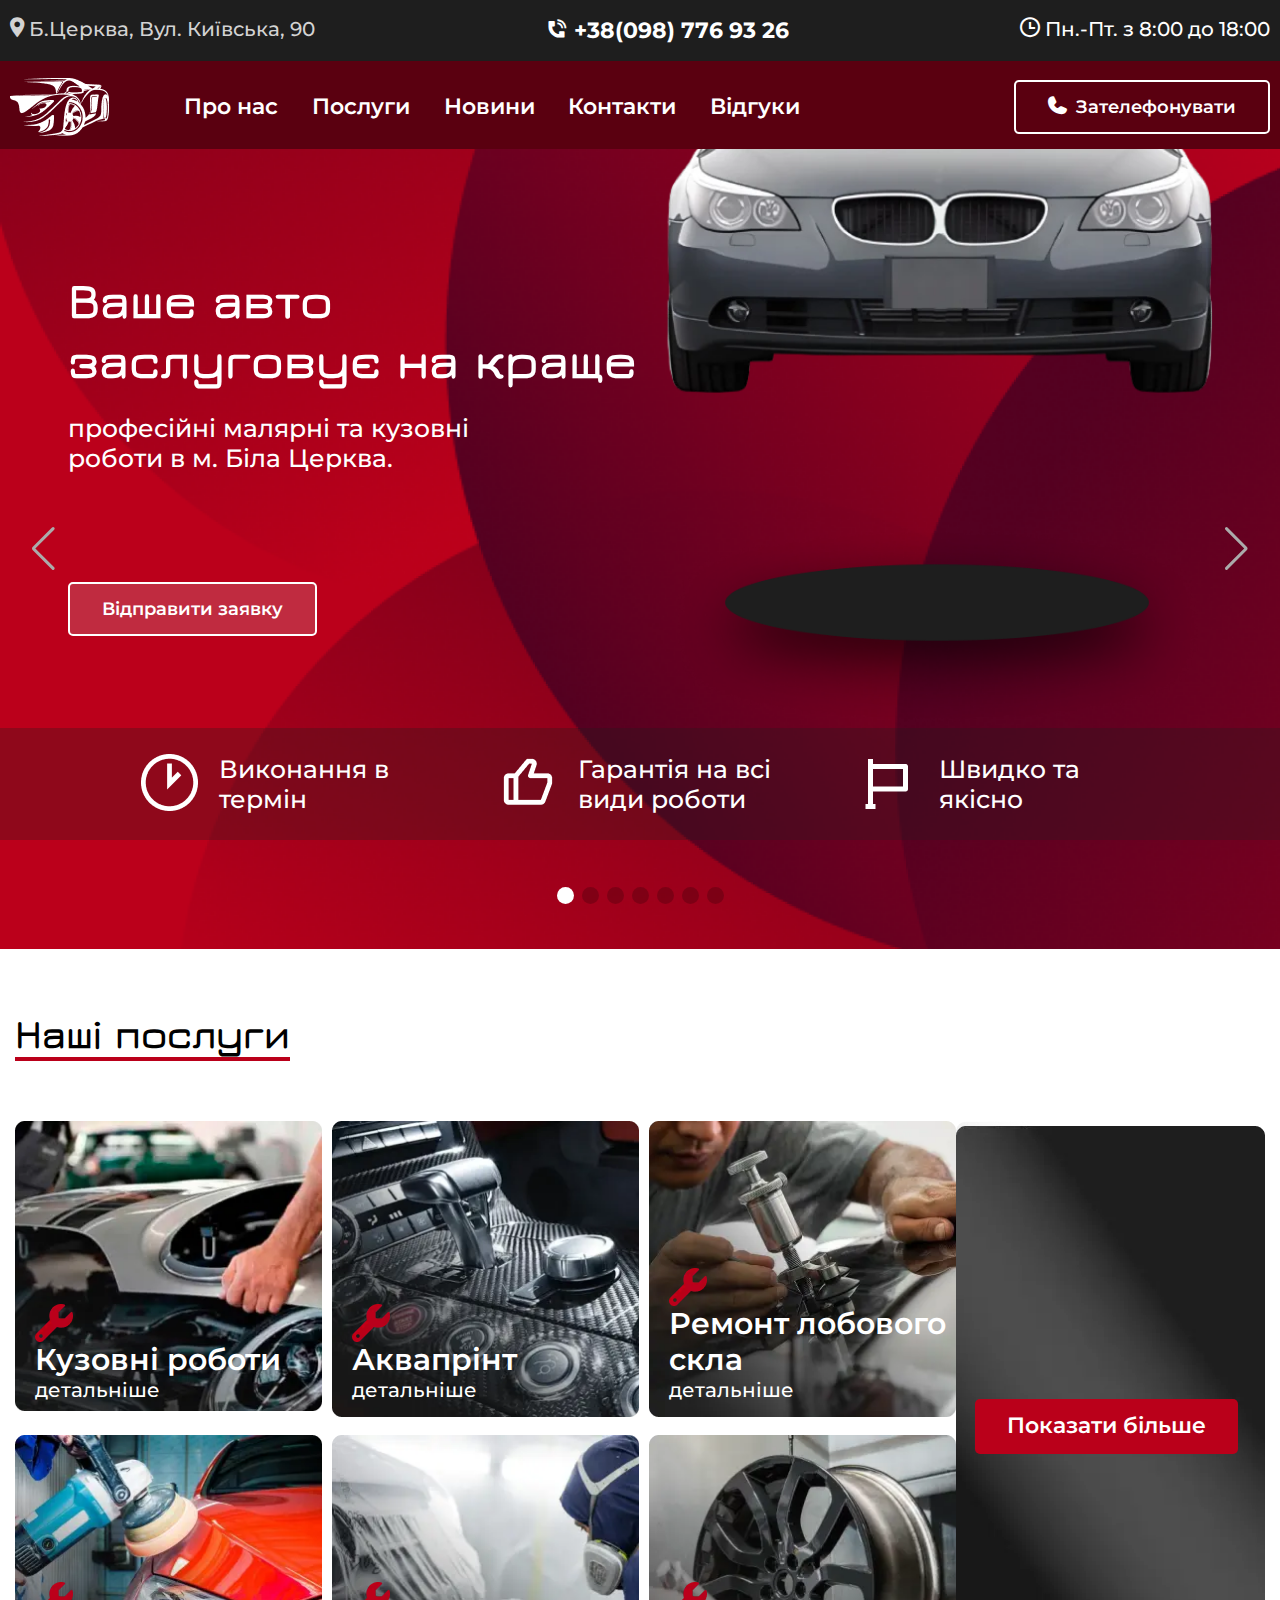
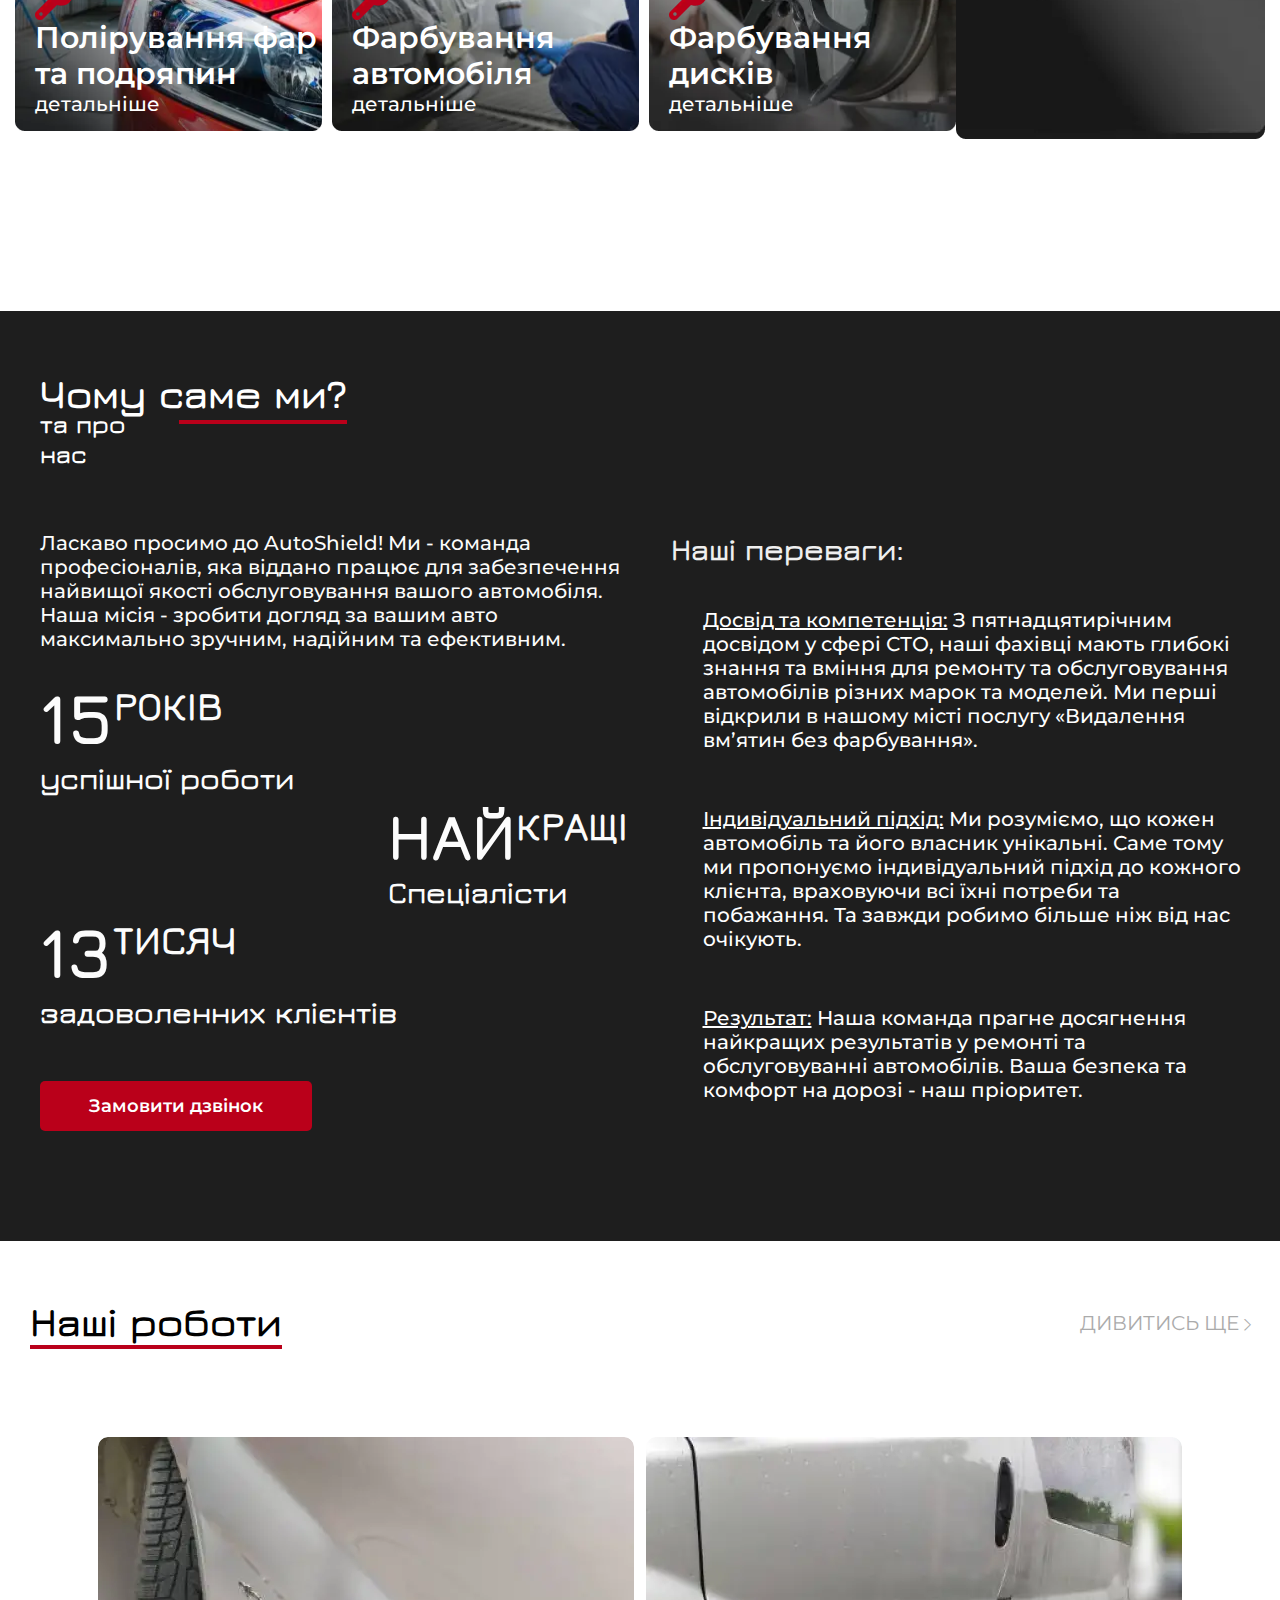
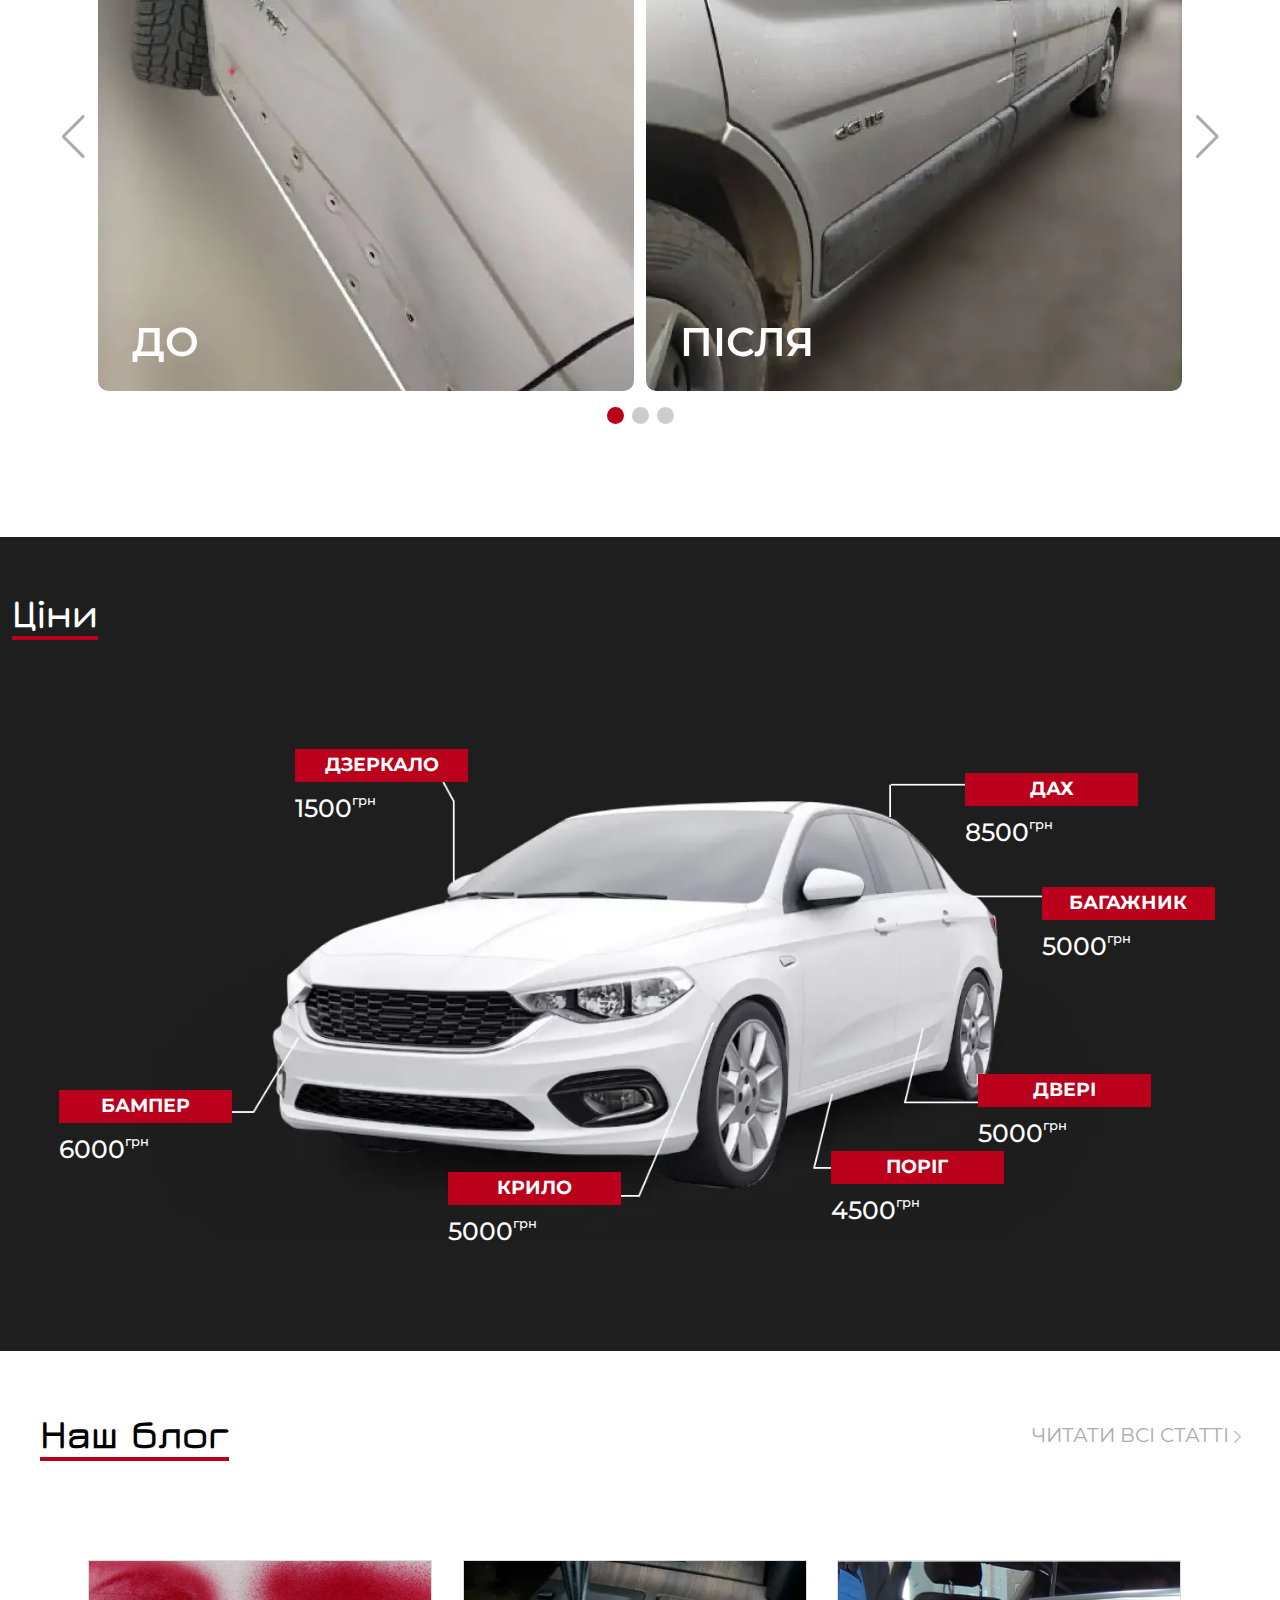
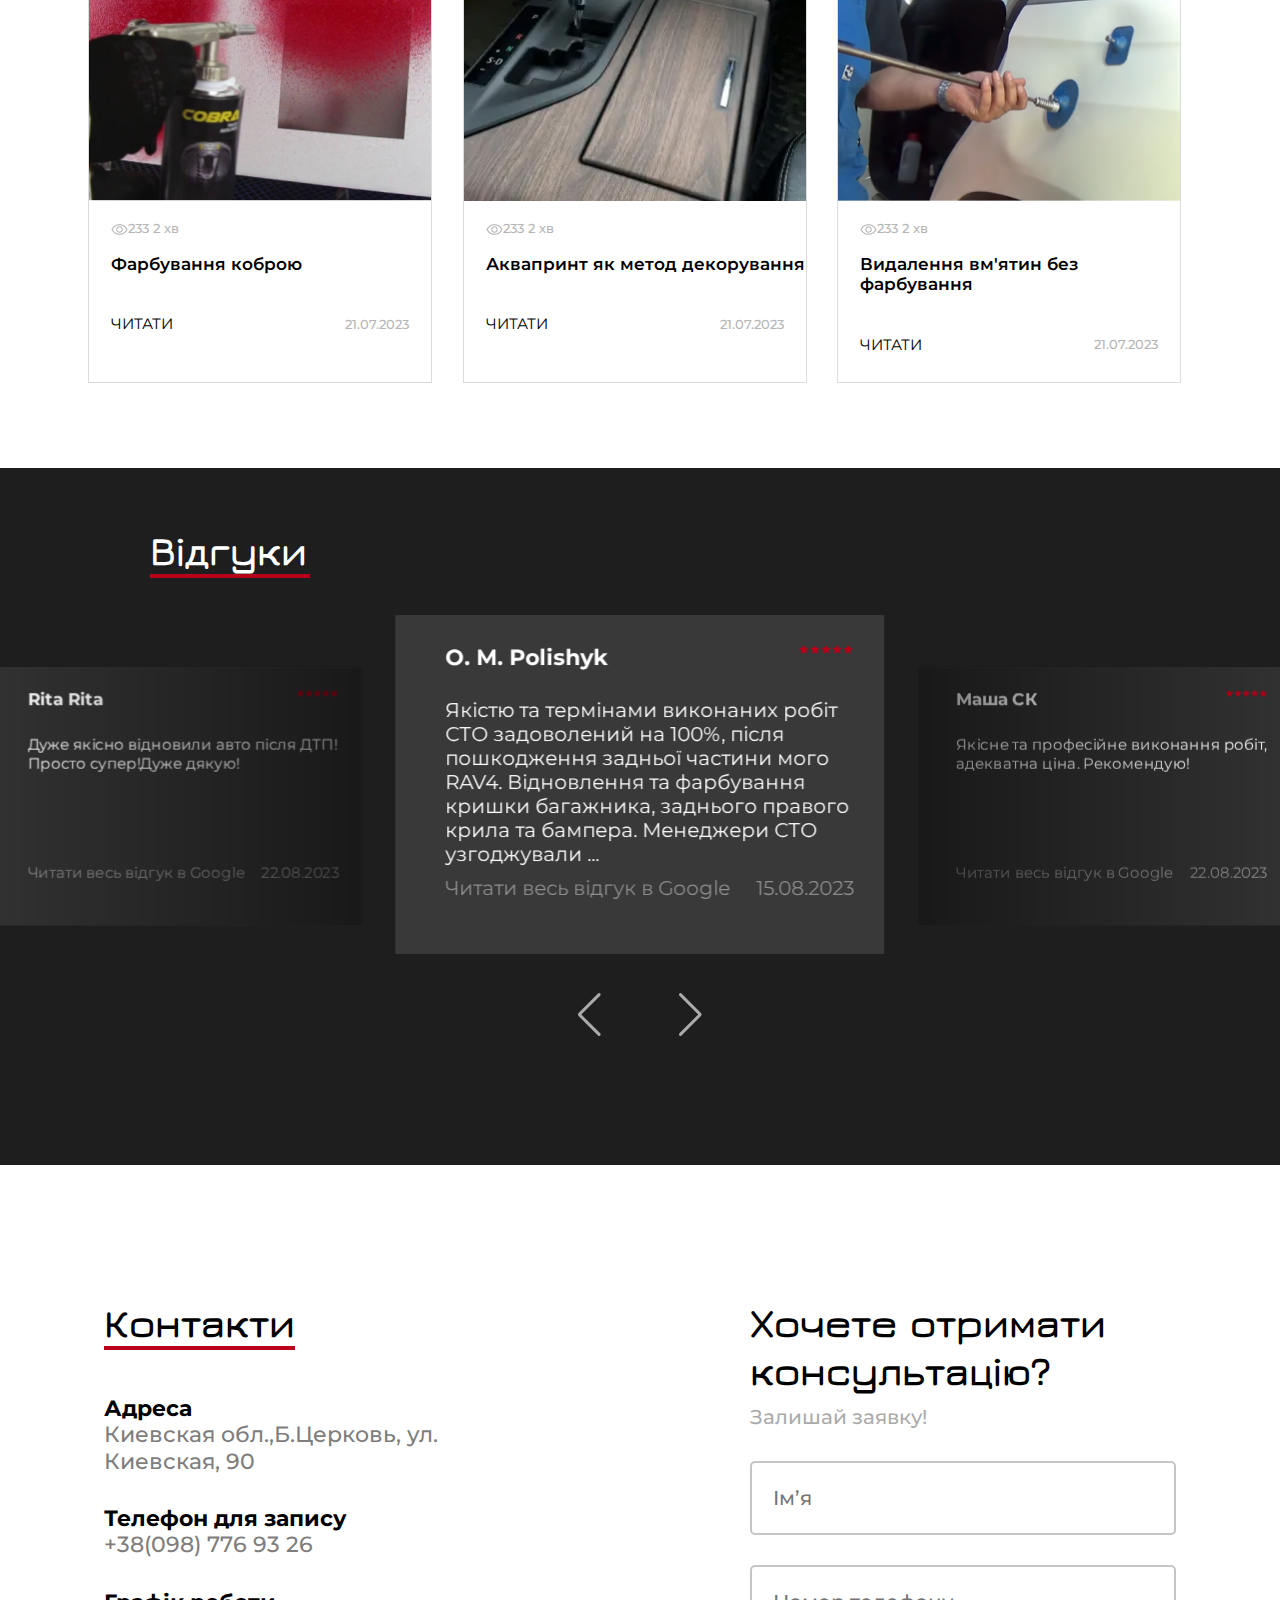
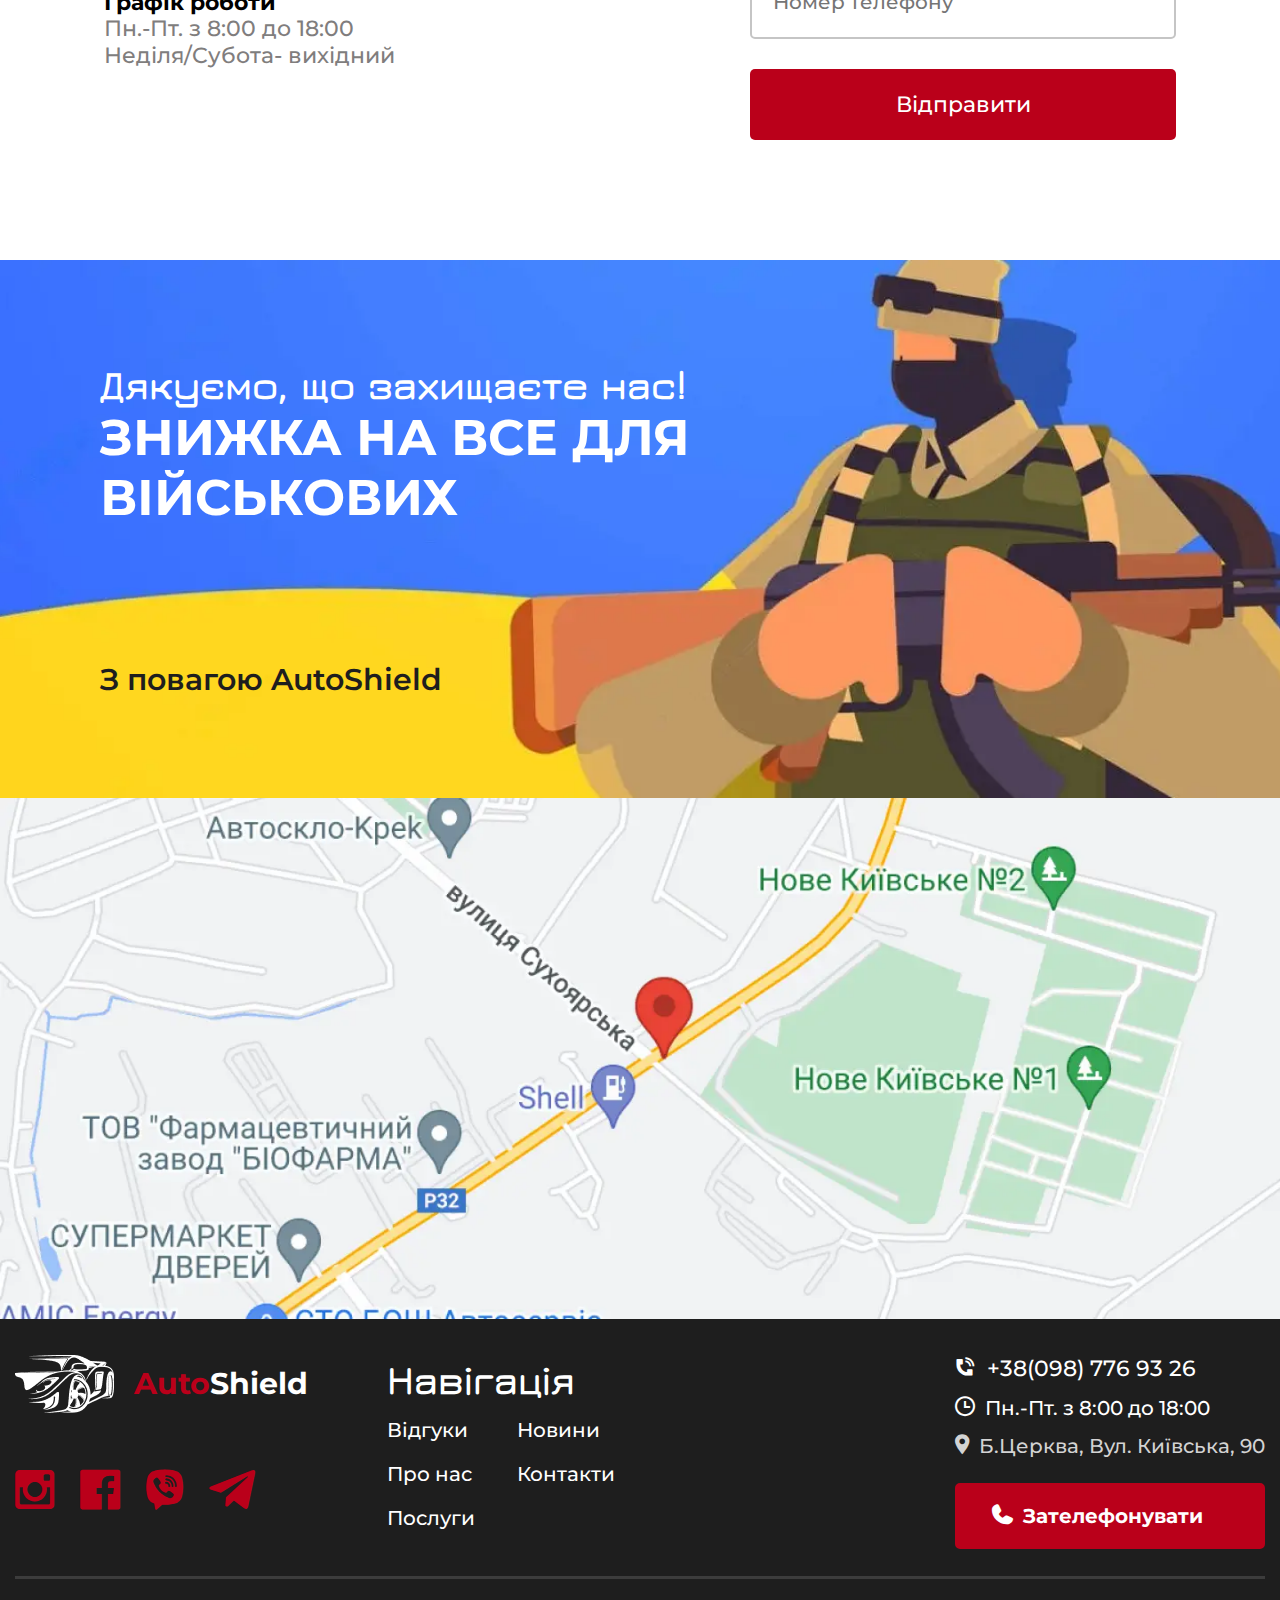
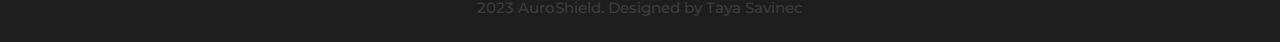
==== commit f3193509: "Add files via upload" ====
--- a/index.html
+++ b/index.html
@@ -2,7 +2,7 @@
 <html lang="uk">
 
 <head>
-	<title>Головна|AutoShield </title>
+	<title>Головна | AutoShield </title>
 	<meta charset="UTF-8">
 	<meta name="format-detection" content="telephone=no">
 	<link rel="stylesheet" href="https://cdn.jsdelivr.net/npm/swiper@10/swiper-bundle.min.css"/>
@@ -42,14 +42,14 @@
 								<div class="menu__item-subitem">
 									<div class="list-categories">
 										<ul class="list-categories-first">
-											<li>Кузовні роботи <span class="icon-1"></span></li>
-											<li>Аквапрінт <span class="icon-print"></span></li>
-											<li>Ремонт лобового скла <span class="icon-2"></span></li>
+											<li><a href="#">Кузовні роботи</a> <span class="icon-1"></span></li>
+											<li><a href="#">Аквапрінт</a> <span class="icon-print"></span></li>
+											<li><a href="#">Ремонт лобового скла</a> <span class="icon-2"></span></li>
 										</ul>
 										<ul class="list-categories-second">
-											<li>Полірування <span class="icon-poly"></span></li>
-											<li>Фарбування автомобіля <span class="icon-3"></span></li>
-											<li>Фарбування дисків <span class="icon-uniE90C"></span></li>
+											<li><a href="#">Полірування</a> <span class="icon-poly"></span></li>
+											<li><a href="#">Фарбування автомобіля</a> <span class="icon-3"></span></li>
+											<li><a href="#">Фарбування дисків</a> <span class="icon-uniE90C"></span></li>
 										</ul>																							
 									</div>
 									
--- a/css/style.css
+++ b/css/style.css
@@ -411,32 +411,62 @@
   background: rgba(217, 217, 217, 0.2);
 }
 
-.menu__item-subitem {
-  width: 300px;
+.menu__item-subitem { 
   margin-top: -50px;
   padding-top: 0;
   display: none;
   position: absolute;
   top: 70px;
-  z-index: 10;
+  z-index: 15;
   font-weight: 400;
   font-size: 18px;
 }
 
-.menu__item-subitem ul {
-  background-color: #5a0010;
-  padding-top: 30px;
-  padding-left: 15px;
-  line-height: 2;
+.list-categories {
+  width: 524px;
+  background-color: #fff;
+  color: #1E1E1E;  
+  padding: 30px 12px 0 12px;
+  margin-top: 30px;
+  font-size: 15px;
+  font-weight: 500;
+  display: grid;
+  grid-template-columns: 1fr 1fr; 
+  border-radius: 5px;
+  
+}
+.list-categories li {
+  margin: 0 18px;
+  height: 47px;
+  border-bottom: 1px solid #D9D9D9;  
+  display: flex;
+  justify-content: space-between;
+  align-items: center;
+  /*padding-right: 20px; */
+}
+.list-categories li span {
+  font-size: 30px;
+  
+}
+.list-categories-first {
+  border-right: 1px solid #D9D9D9;
 }
 
 .serv {
   position: relative;
 }
-
+.serv:hover {
+  transform: translateY(15px);
+}
 .serv:hover .menu__item-subitem {
   display: block;
 }
+/*.list-categories-first li:hover {
+  background: linear-gradient(125deg, #5A0010 14.93%, #E2243F 63.03%);
+  
+  -webkit-background-clip: text;
+  -webkit-text-fill-color: transparent; 
+} */
 .contacts-block {
   display: none;
 }
@@ -612,8 +642,12 @@
   margin-top: 109px;
   font-size: 18px;
   font-weight: 600;
-  border-radius: 7px;
+  background: rgba(217, 217, 217, 0.20);
+  border-radius: 5px;
   border: 2px solid #fff;
+}
+.bg__slide-btn:hover {
+  border-color: #5a0010; 
 }
 
 .bg__slide-btn:hover {
@@ -669,7 +703,9 @@
 .bg__slide-img.three-slide img {
   height: 100%;
 }
-
+.bg__slide-box.slide-box__four {
+  margin-top: 130px;
+}
 .bg__slide-inner {
   max-width: 1145px;
   margin: 0 auto;
@@ -954,9 +990,18 @@
   -webkit-transform: scale(1.02);
       -ms-transform: scale(1.02);
           transform: scale(1.02);
-  background: -o-linear-gradient(86deg, rgba(186, 0, 26, 0.77) 6.45%, rgba(24, 24, 24, 0) 68.02%);
-  background: linear-gradient(4deg, rgba(186, 0, 26, 0.77) 6.45%, rgba(24, 24, 24, 0) 68.02%);
+/*  background-image: -o-linear-gradient(86deg, rgba(186, 0, 26, 0.77) 6.45%, rgba(24, 24, 24, 0) 68.02%);
+  background-image: linear-gradient(4deg, rgba(186, 0, 26, 0.77) 6.45%, rgba(24, 24, 24, 0) 68.02%);  */
   position: relative;
+}
+.services__item-img:nth-child(2) {
+  display: none;
+}
+.services__item:hover .services__item-img:nth-child(1) {
+  display: none;
+}
+.services__item:hover .services__item-img:nth-child(2) {
+  display: block;
 }
 
 .services__item-inner {
@@ -1359,6 +1404,7 @@
       -ms-transform: scale(1.02);
           transform: scale(1.02);
   border: 1.5px solid #BA001A;
+  transition: all ease-in-out 0.3s;
 }
 
 .blog__card:hover .blog__card-more {
@@ -1416,12 +1462,7 @@
   color: #fff;  
   min-height: 500px;
 }
-/*.reviews__button-prev.swiper-button-prev  {
-  position: absolute;
-  bottom: 0;
-
-
-} */
+
 
 .reviews__title {
   margin-bottom: 37px;
@@ -1659,11 +1700,11 @@
   font-size: 60px;
 }
 .tab__title:hover {
-  border-color: #BA001A;
+  border-color: #BA001A; 
   background: linear-gradient(125deg, #5A0010 14.93%, #E2243F 63.03%);
   -webkit-background-clip: text;
   -webkit-text-fill-color: transparent;
-}
+  }
 .service-page__sidebar li + li {
   margin-top: 7px;
 }
@@ -2030,6 +2071,22 @@
 .gallery-button-next::after {
   color: #950015;
 }
+.swiper-horizontal > .swiper-pagination-bullets.bg-pagination {
+  bottom: 40px;
+}
+.social-items {
+  margin-top: 29px;
+  display: none;  
+  background-color: #1E1E1E;
+  width: 100%;
+  display: flex;
+  justify-content: space-between;
+  display: flex;
+
+}
+.social-items a {
+  display: block;
+}
 
 
 
@@ -2436,6 +2493,9 @@
   .gallery-title {
     width: 250px;
     font-size: 30px;
+  }
+  .li____social-items {
+    display: block;
   }
 }
 
@@ -2890,6 +2950,9 @@
   }
   .item__title {
     font-size: 24px;
+  }
+  .img-back{
+    padding-left: 170px;
   }
 }
 
@@ -3042,7 +3105,7 @@
 
   .menu.active {
     width: 300px;
-    height: 500px;
+    height: 650px;
     -webkit-transform: translateX(0%);
     -ms-transform: translateX(0%);
     transform: translateX(0%);
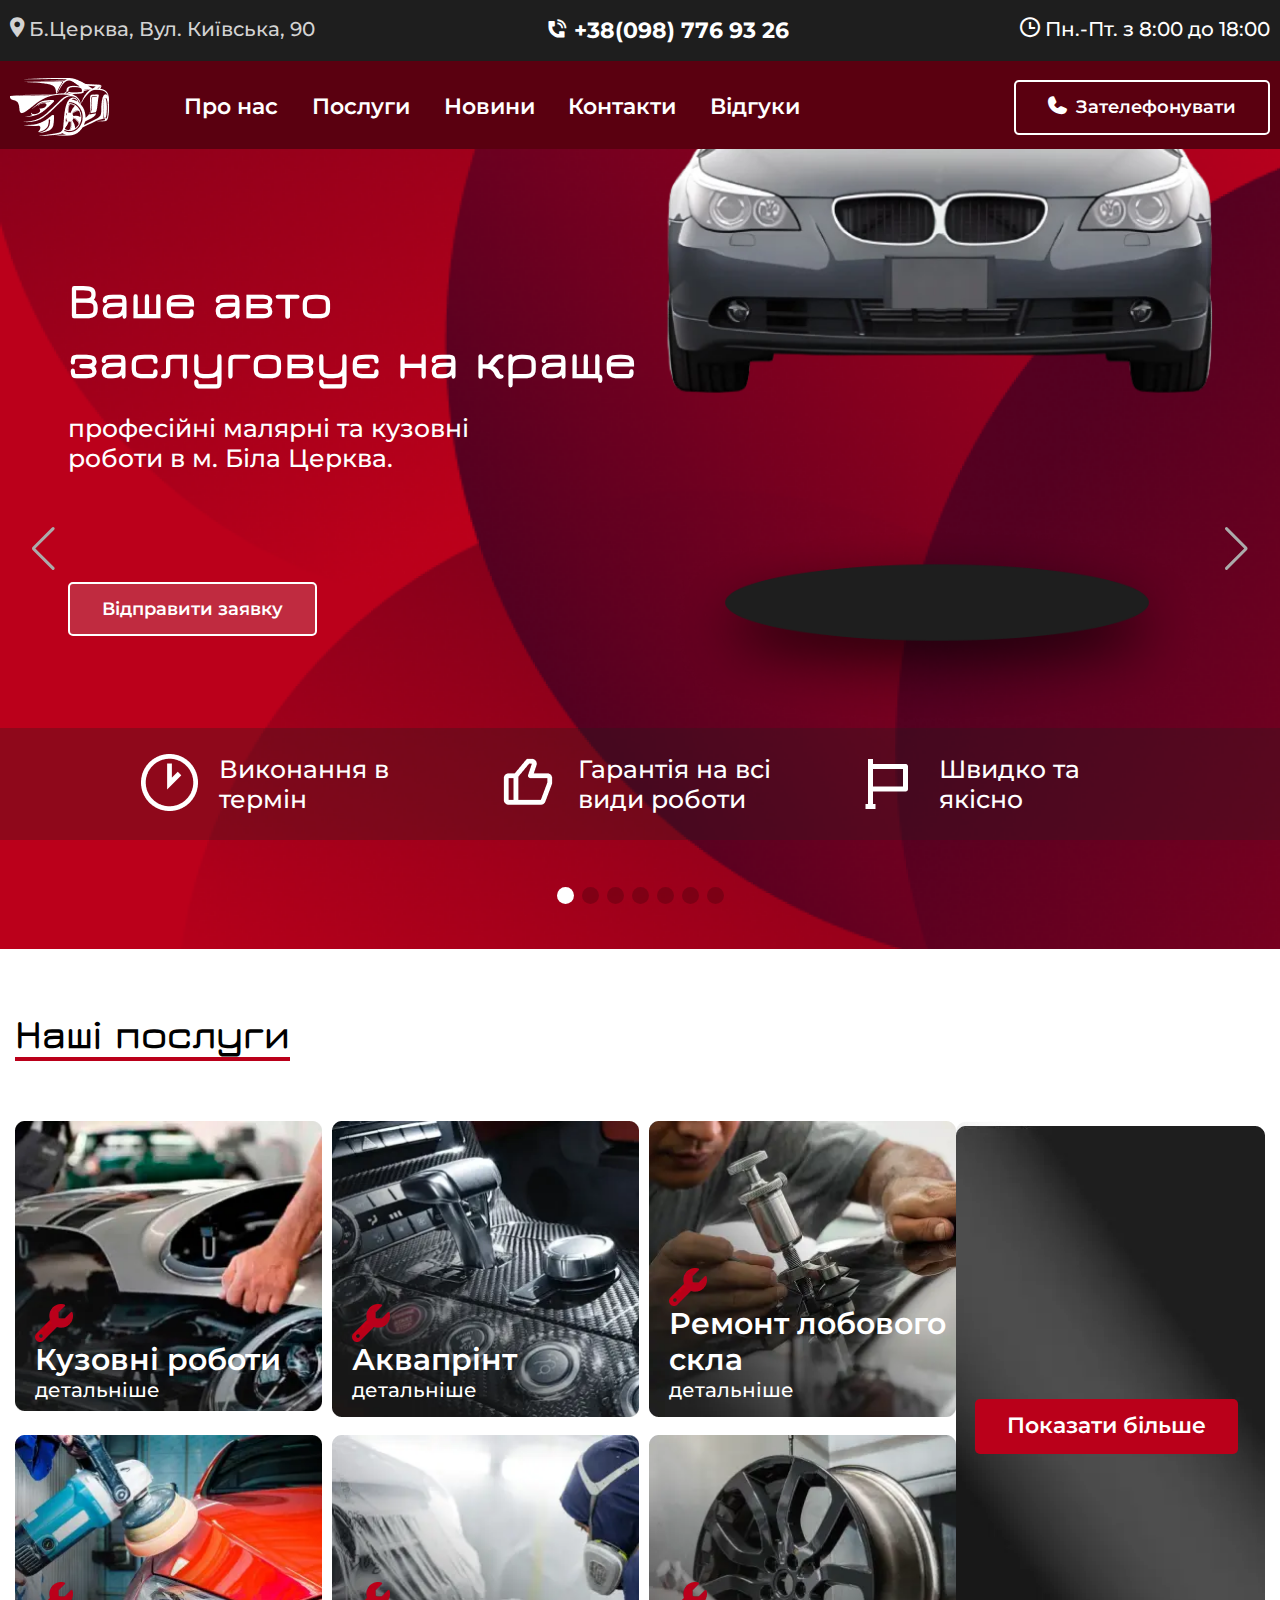
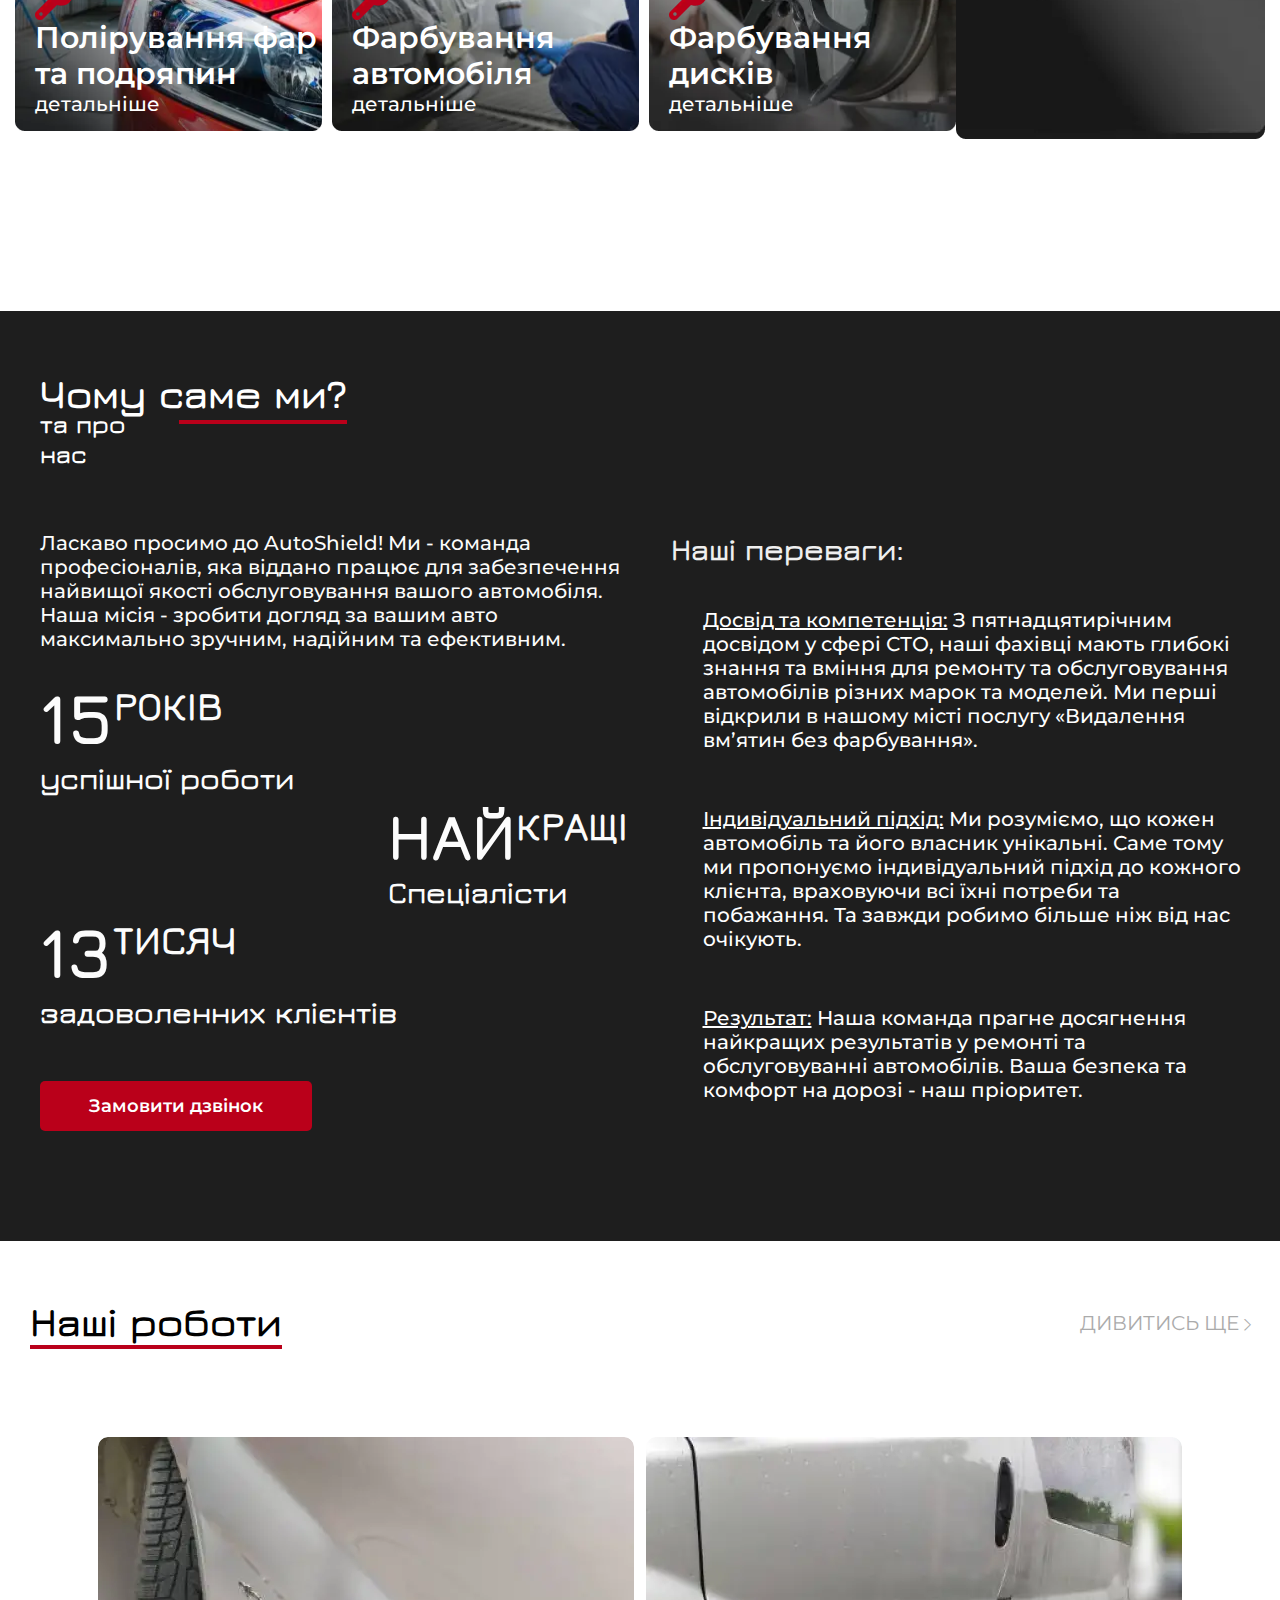
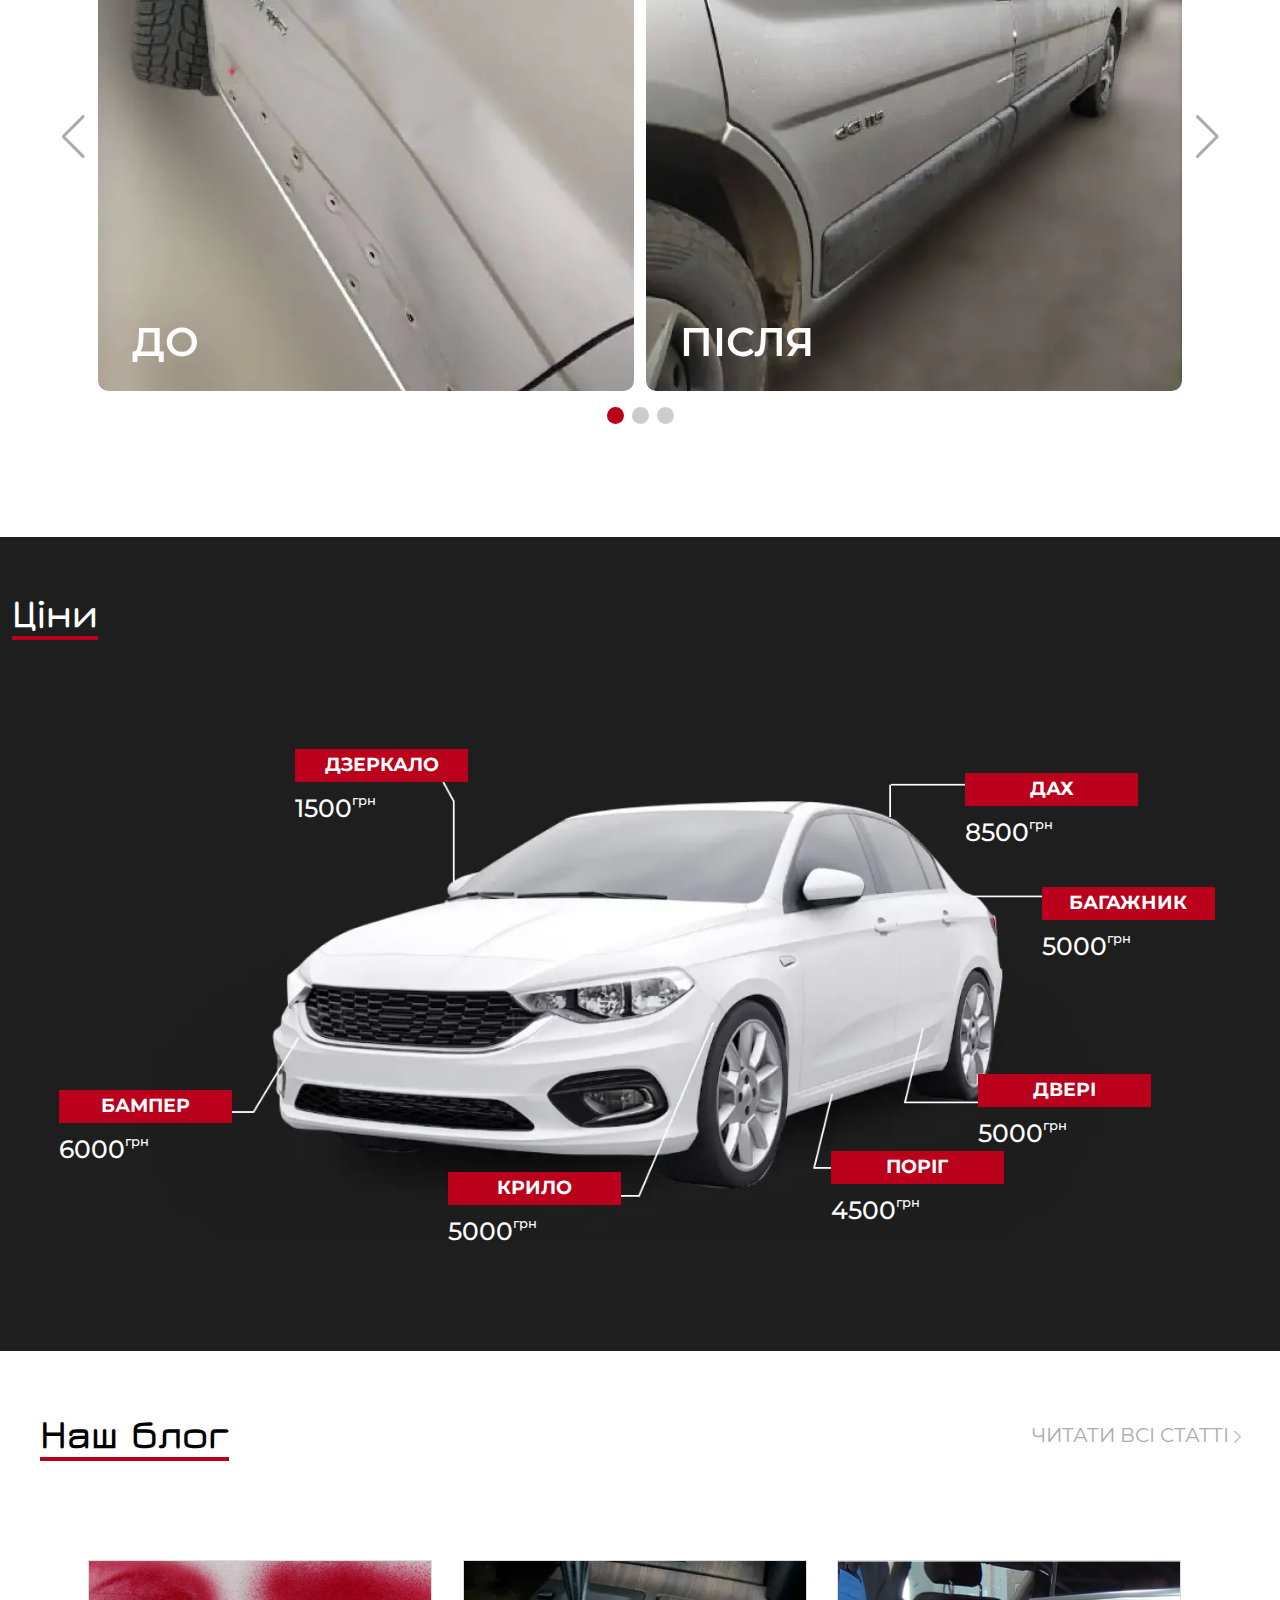
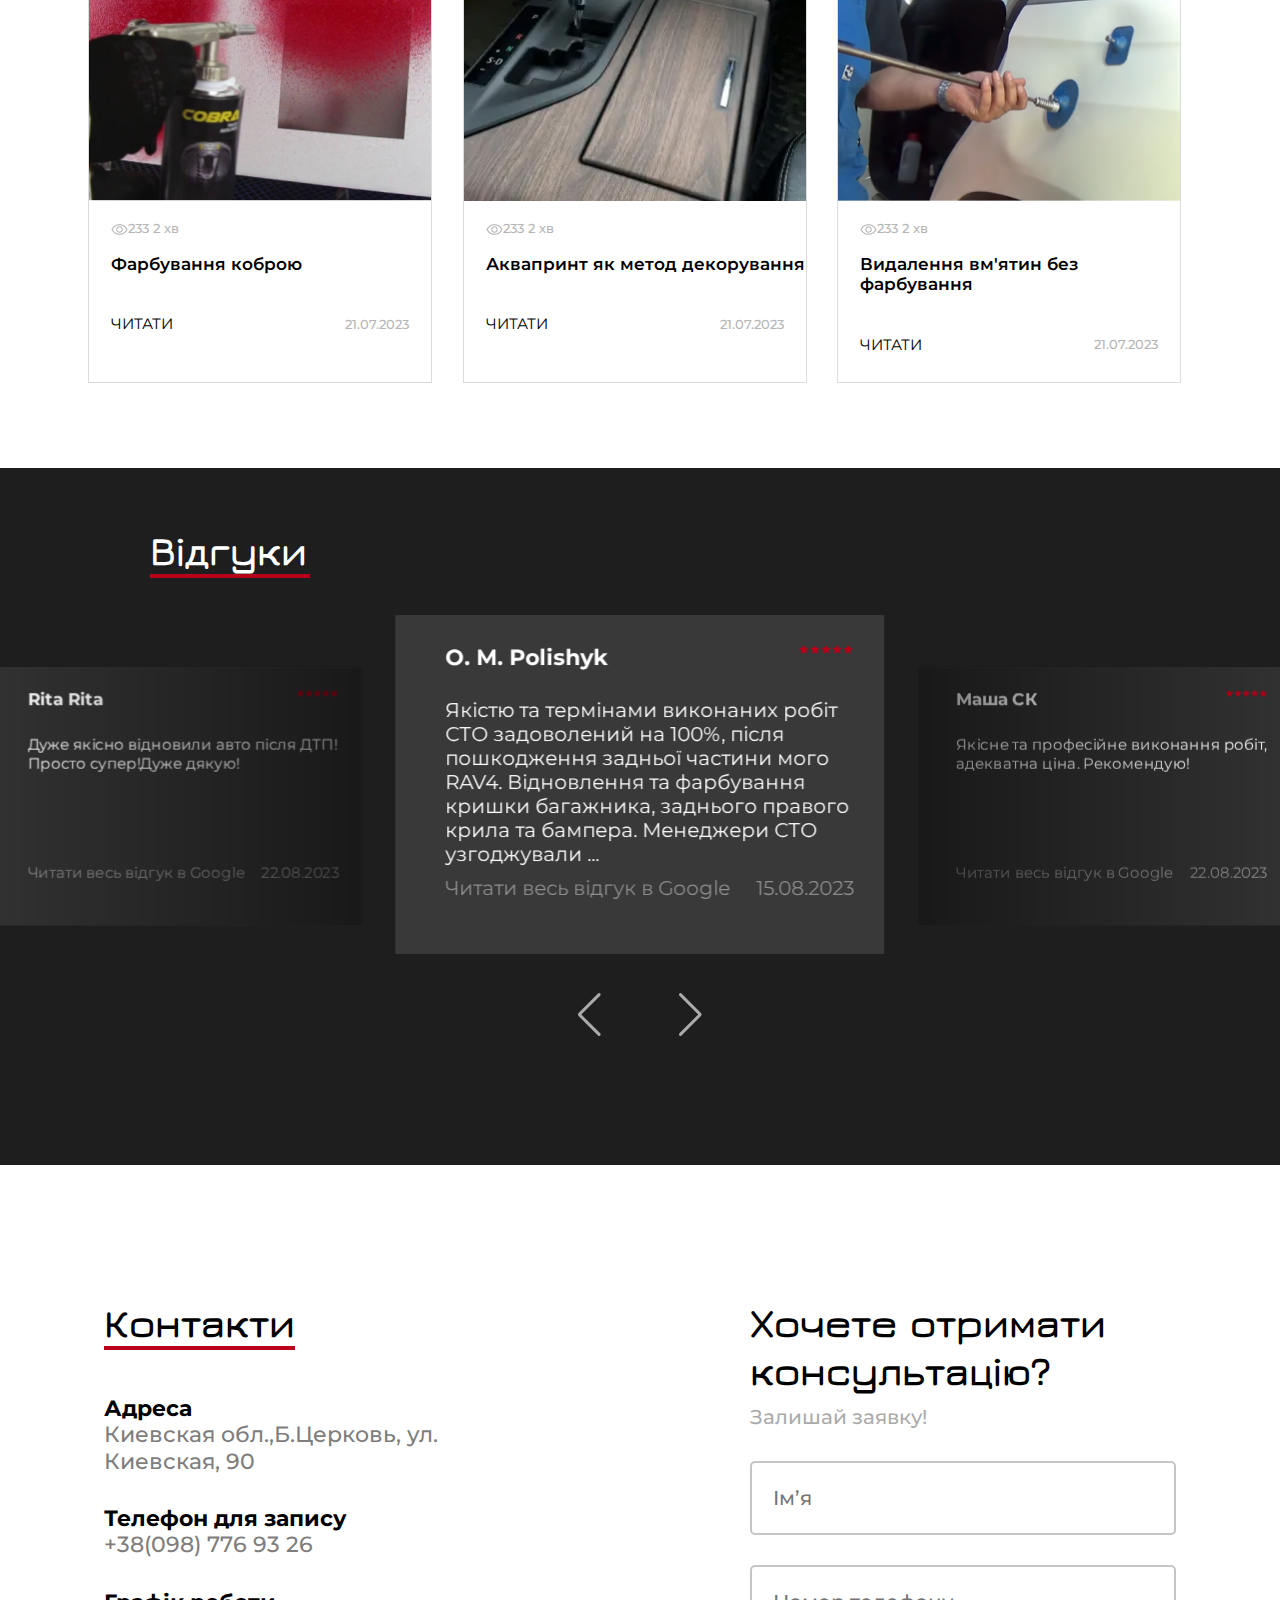
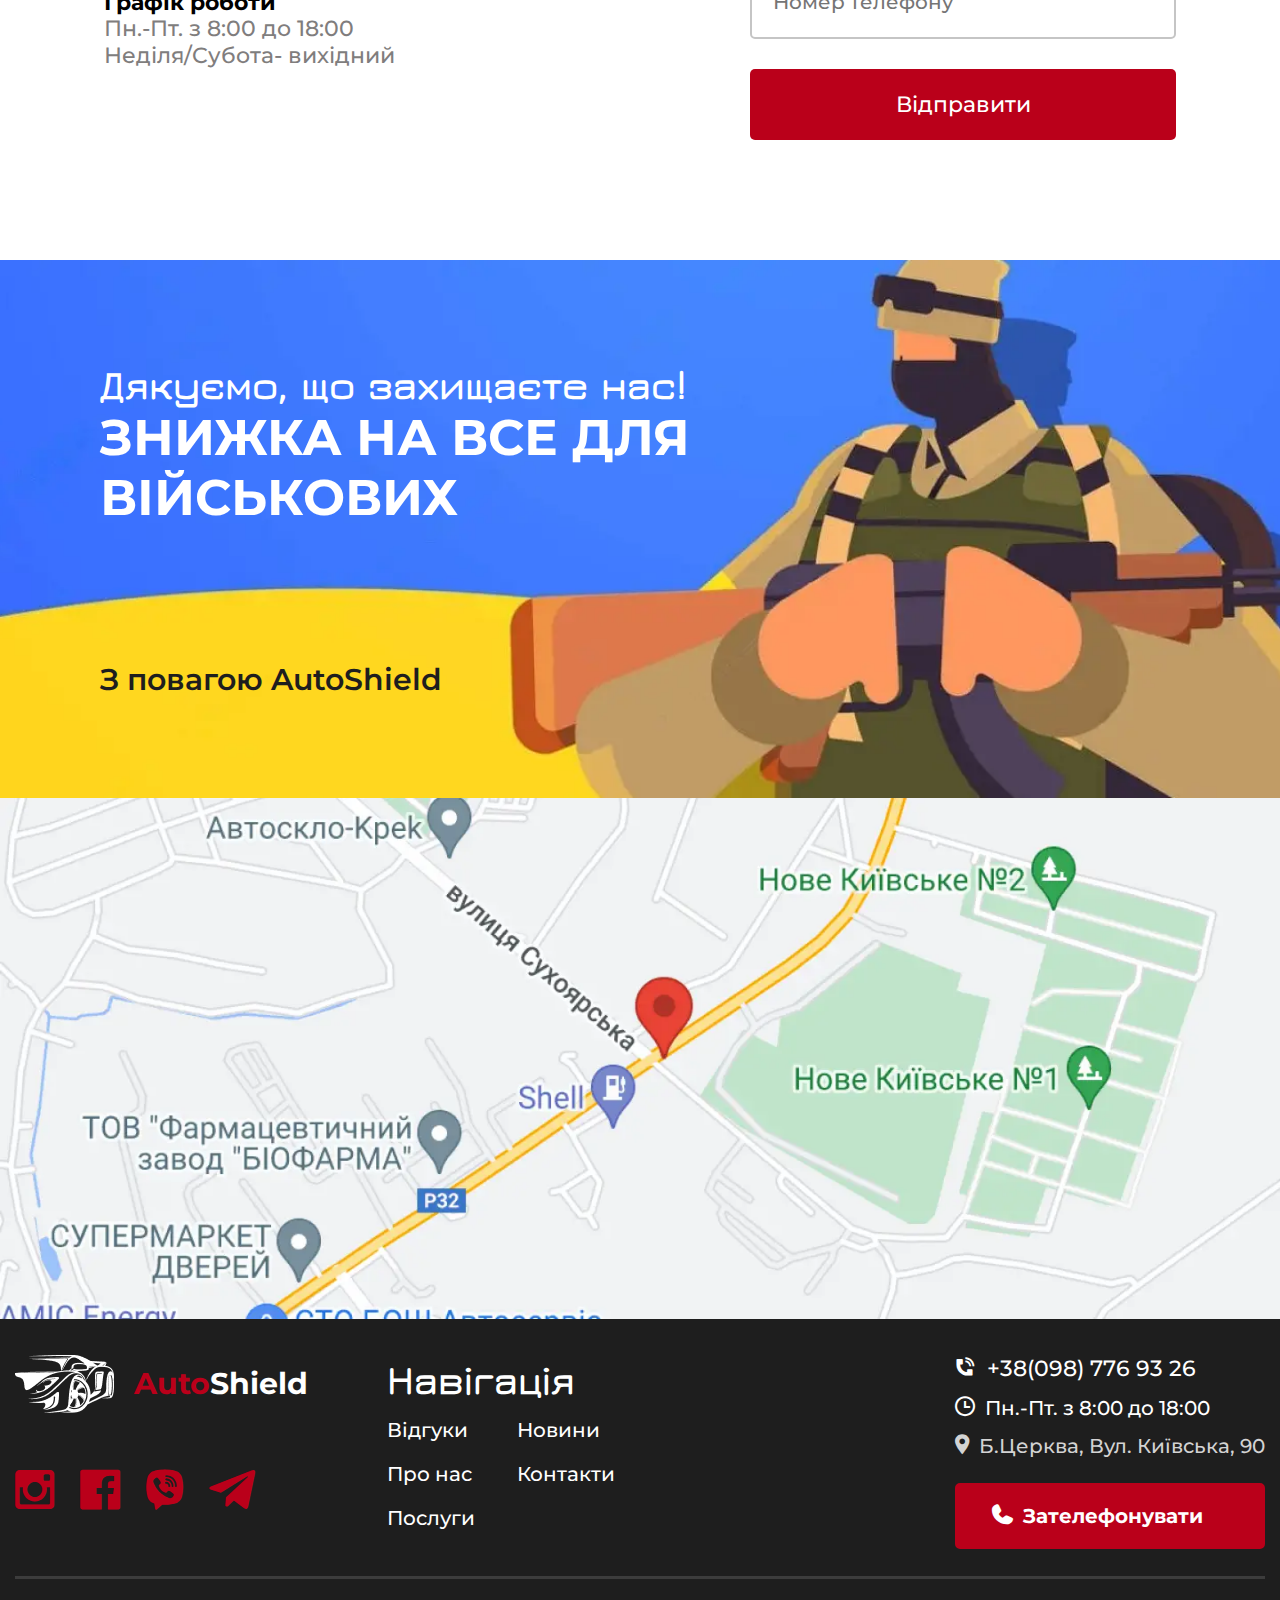
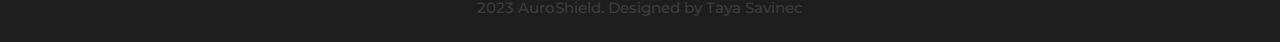
==== commit 5d890cef: "Add files via upload" ====
--- a/index.html
+++ b/index.html
@@ -72,10 +72,11 @@
 							
 						</ul>
 					</nav>
-					<button class="header__btn btn"><span class="icon-phone2"> </span> Зателефонувати</button>
+					<a href="tel:+380987769326" class="header__btn btn"><span class="icon-phone2"> </span> Зателефонувати</a>
 				</div>
 			</div>
 		</header>
+		
 		<main class="page">
 			<div class="page__inner">
 
--- a/css/style.css
+++ b/css/style.css
@@ -433,7 +433,8 @@
   display: grid;
   grid-template-columns: 1fr 1fr; 
   border-radius: 5px;
-  
+  position: relative;
+  z-index: 15;
 }
 .list-categories li {
   margin: 0 18px;
@@ -451,22 +452,36 @@
 .list-categories-first {
   border-right: 1px solid #D9D9D9;
 }
-
+/*.list-categories-first a:hover {
+  background: linear-gradient(125deg, #5A0010 14.93%, #E2243F 63.03%);
+  -webkit-background-clip: text;
+  -webkit-text-fill-color: transparent;
+}
+.list-categories-second a:hover {
+  background: linear-gradient(125deg, #5A0010 14.93%, #E2243F 63.03%);
+  -webkit-background-clip: text;
+  -webkit-text-fill-color: transparent;
+} */
+.list-categories-second li:hover {
+  background: linear-gradient(125deg, #5A0010 14.93%, #E2243F 63.03%);
+  -webkit-background-clip: text;
+  -webkit-text-fill-color: transparent;
+}
+.list-categories-first li:hover {
+  background: linear-gradient(125deg, #5A0010 14.93%, #E2243F 63.03%);
+  -webkit-background-clip: text;
+  -webkit-text-fill-color: transparent;
+}
 .serv {
   position: relative;
 }
 .serv:hover {
-  transform: translateY(15px);
+  margin-top: 15px; 
 }
 .serv:hover .menu__item-subitem {
   display: block;
 }
-/*.list-categories-first li:hover {
-  background: linear-gradient(125deg, #5A0010 14.93%, #E2243F 63.03%);
-  
-  -webkit-background-clip: text;
-  -webkit-text-fill-color: transparent; 
-} */
+
 .contacts-block {
   display: none;
 }
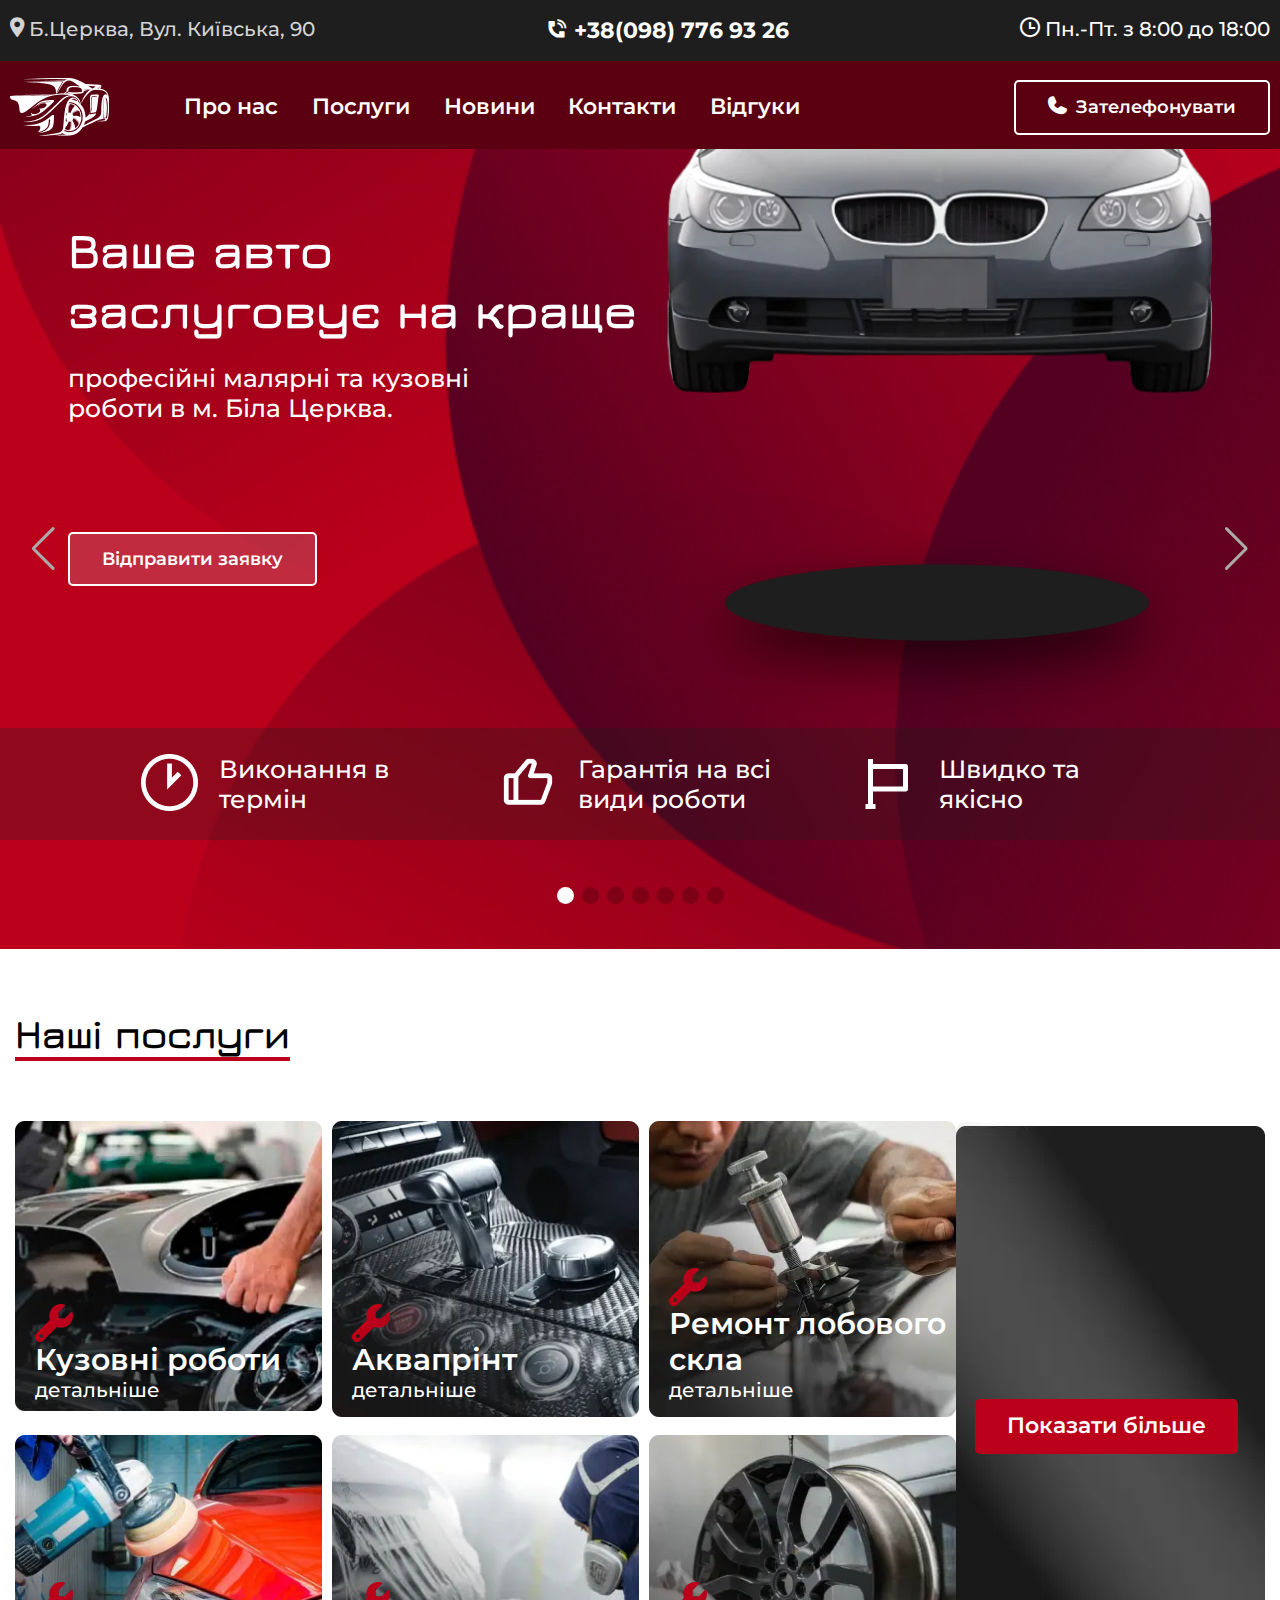
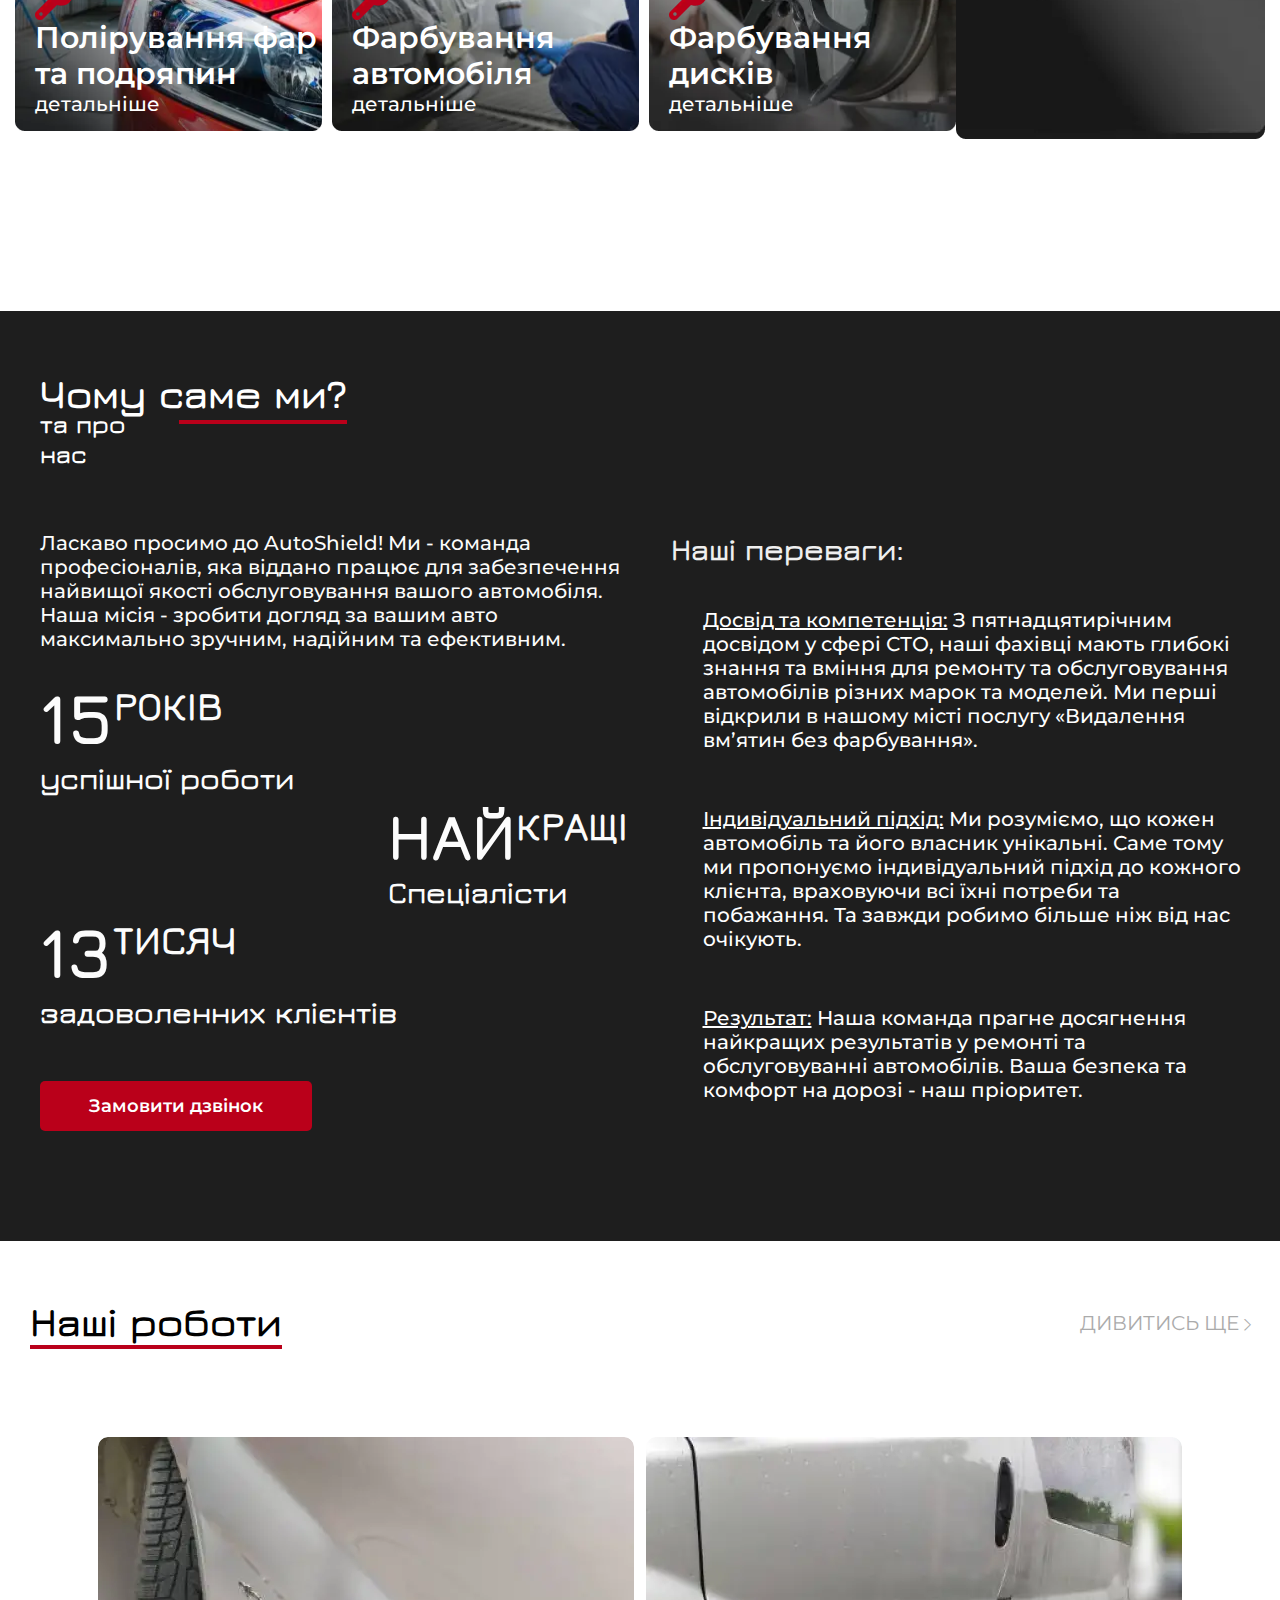
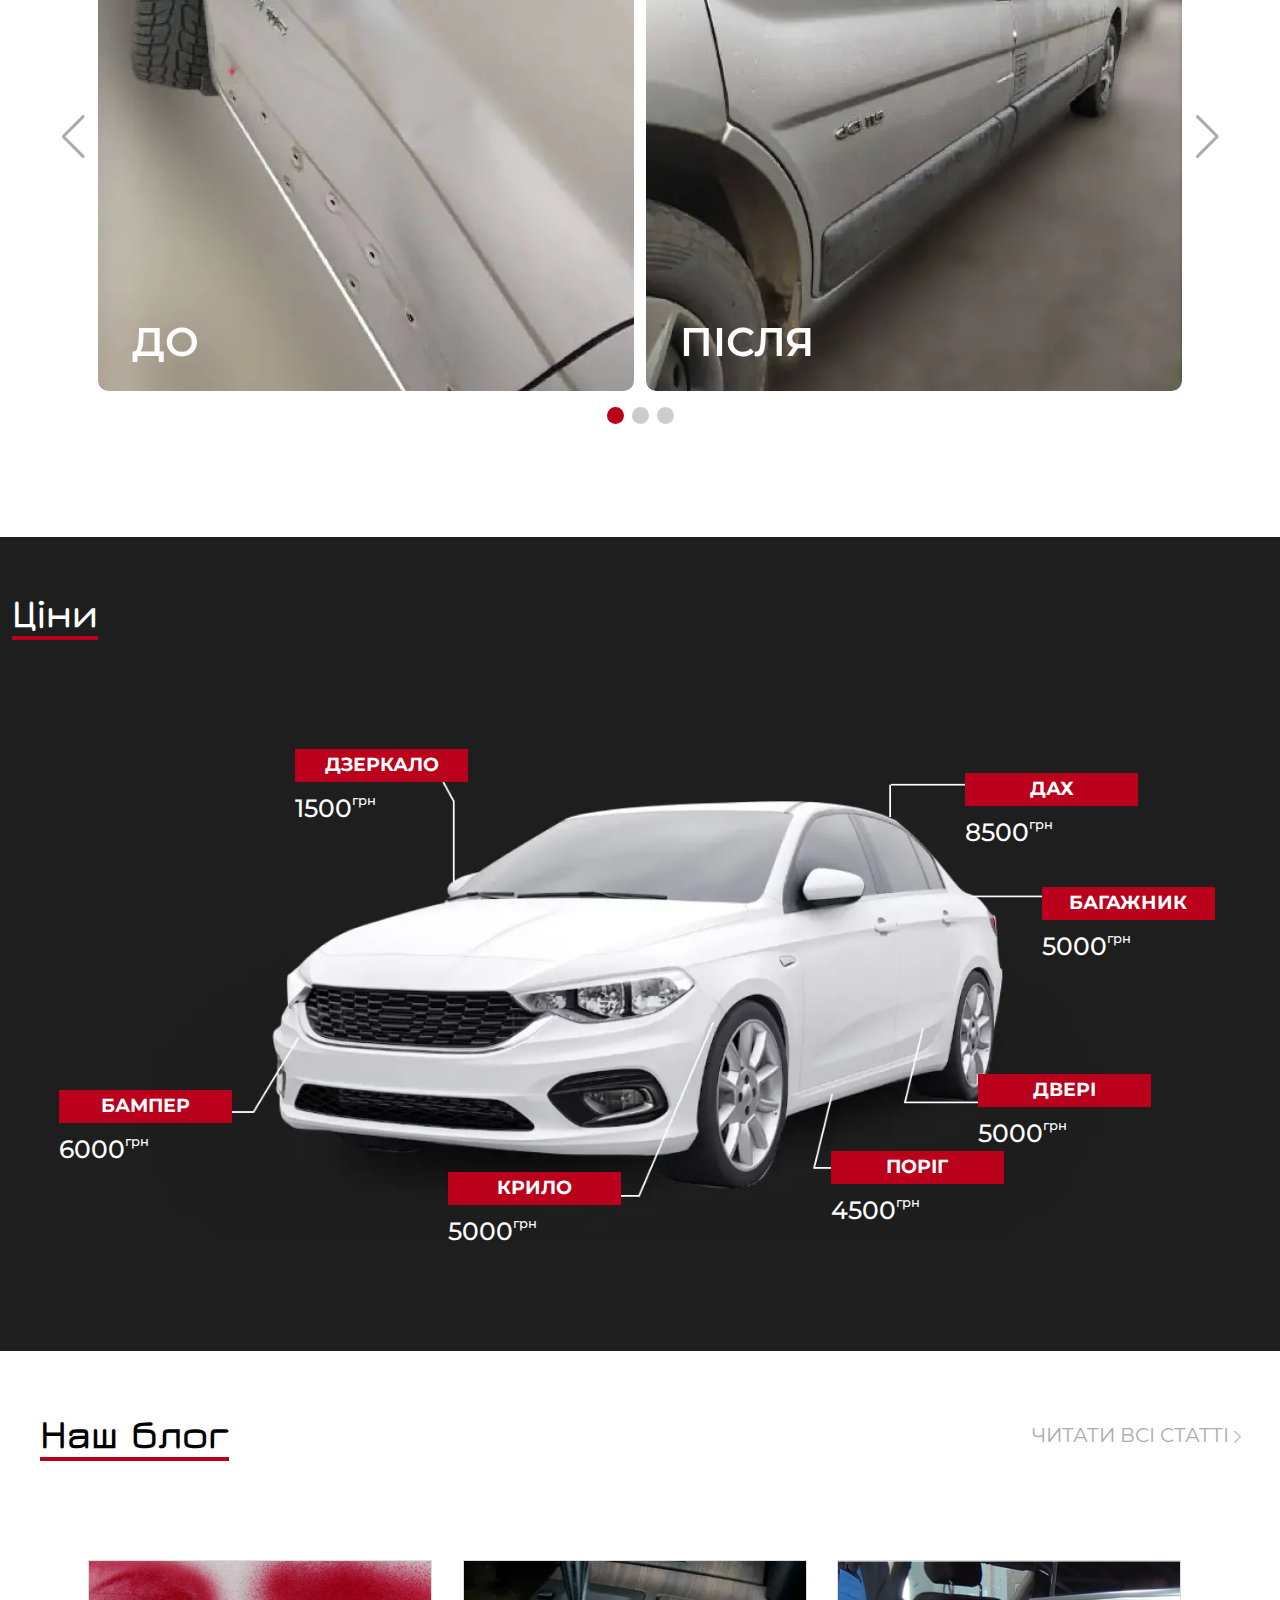
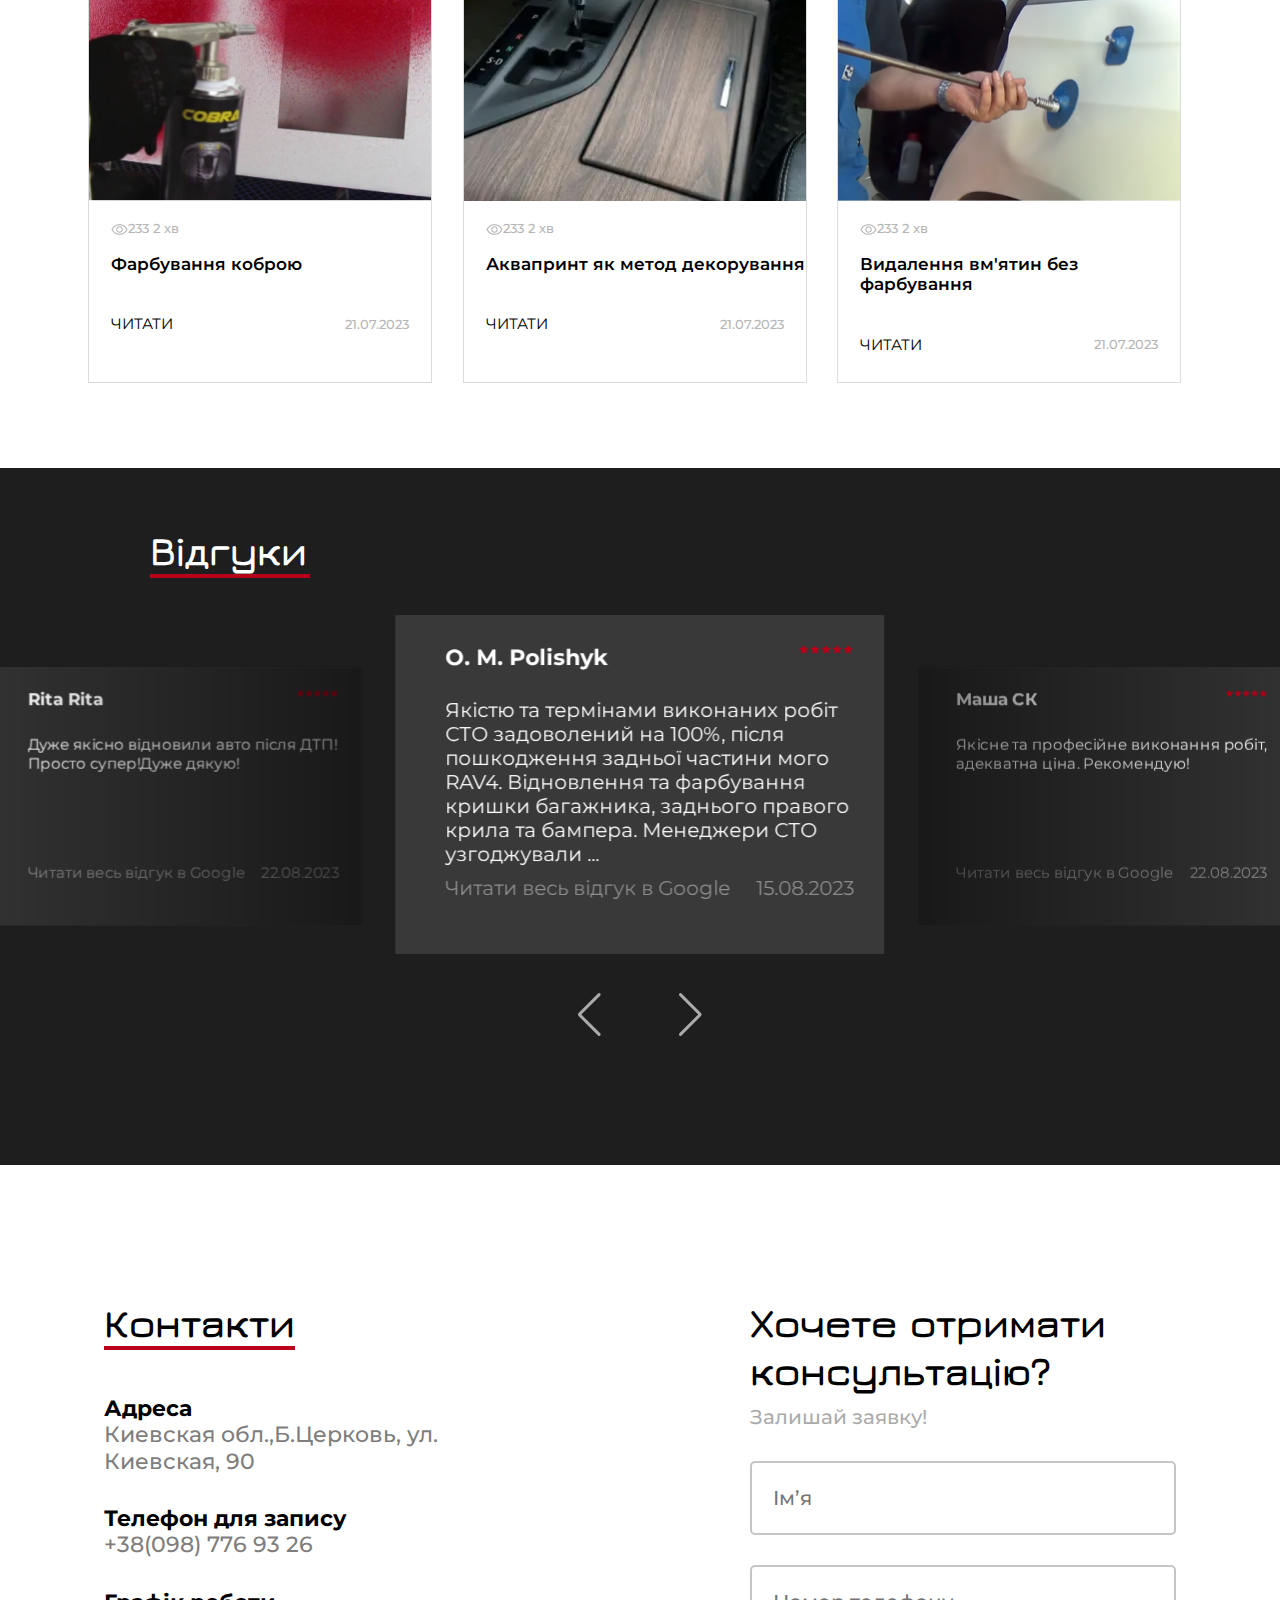
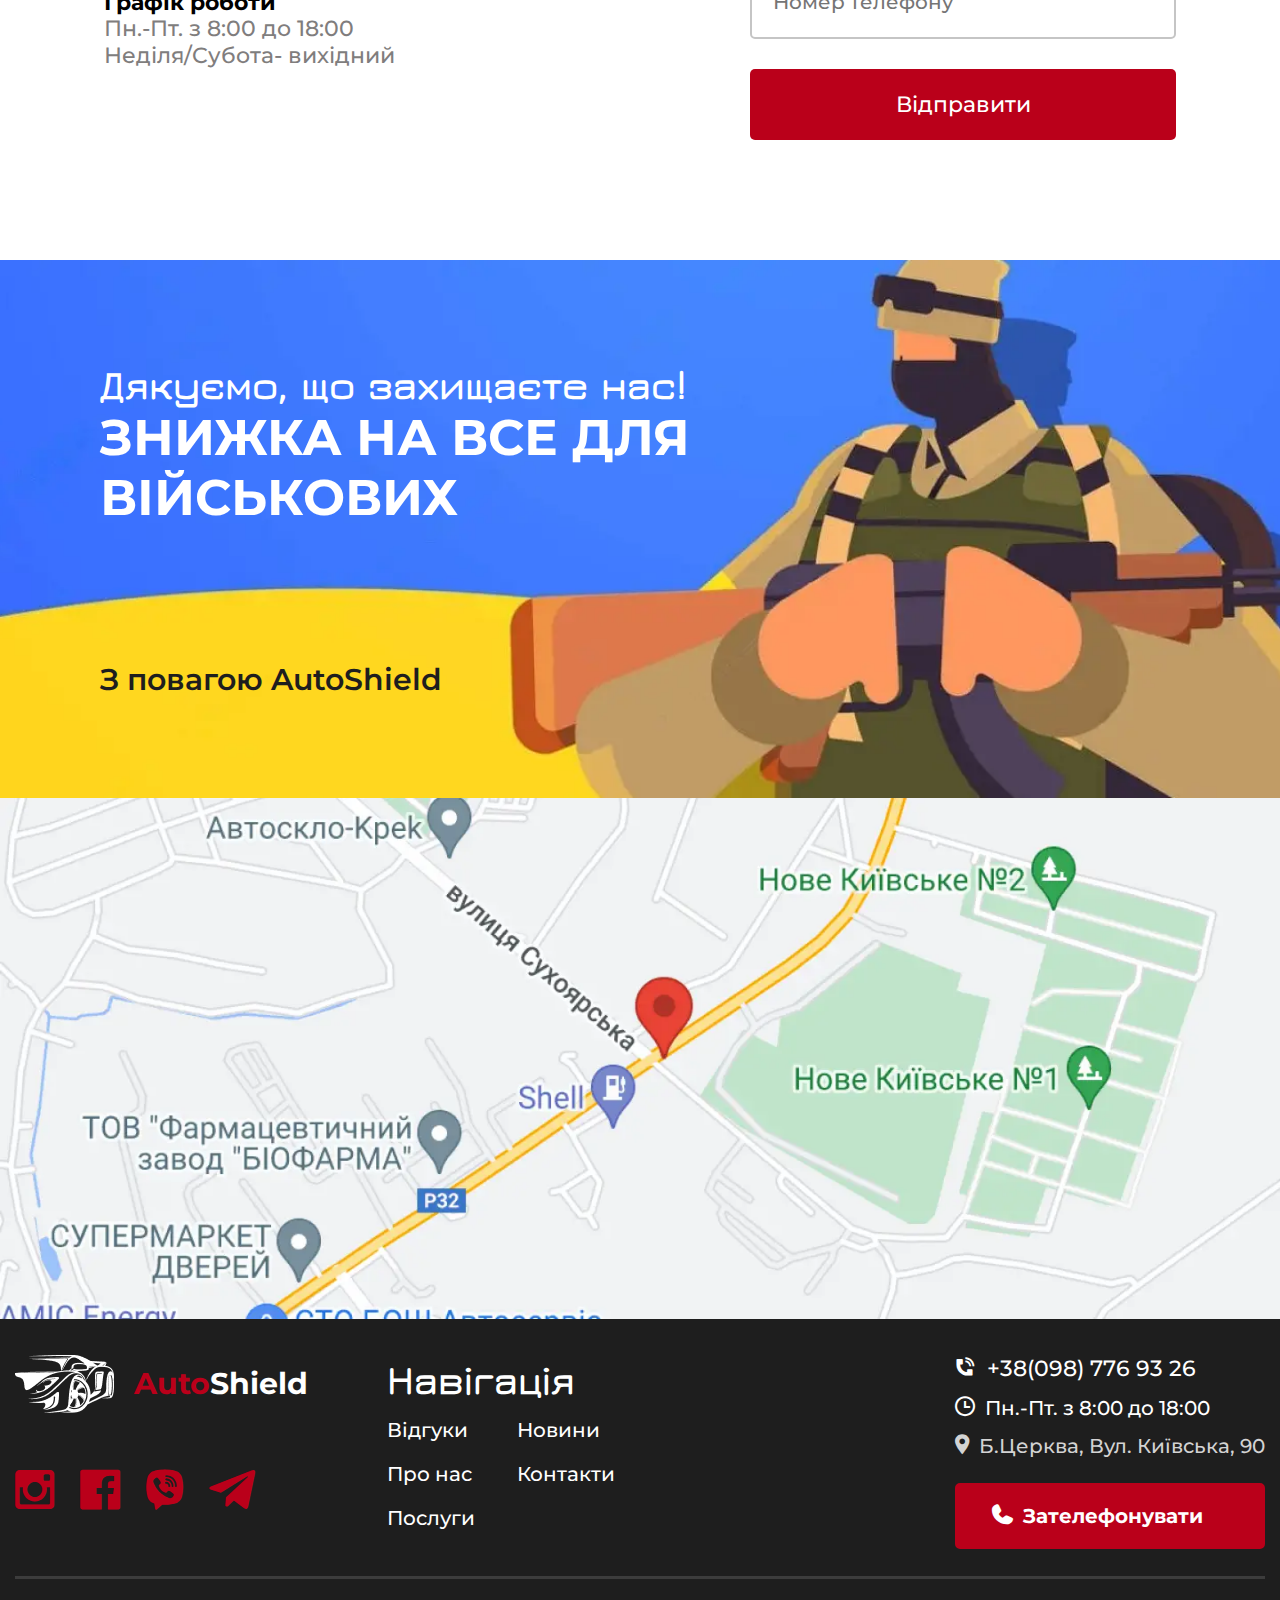
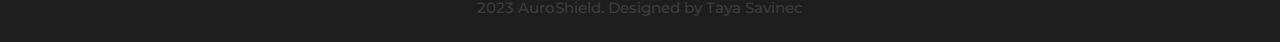
==== commit d65f033a: "Add files via upload" ====
--- a/index.html
+++ b/index.html
@@ -76,7 +76,7 @@
 				</div>
 			</div>
 		</header>
-		
+
 		<main class="page">
 			<div class="page__inner">
 
@@ -90,9 +90,9 @@
 								<div class="bg__slide swiper-slide benefits_position" style="background-image: url(img/back.png);">
 									<div class="bg__slide-inner">
 										<div class="bg__slide-content">
-											<h1 class="bg__slide-title">Ваше авто заслуговує на краще</h1>
+											<h1 class="bg__slide-title first__slide-title">Ваше авто заслуговує на краще</h1>
 											<p class="bg__slide-text">професійні малярні та кузовні роботи в м. Біла Церква.</p>
-											<button class="bg__slide-btn btn" type="button">Відправити заявку</button>
+											<button class="bg__slide-btn btn first__slide-btn" type="button">Відправити заявку</button>
 										</div>
 										<div class="bg__slide-img ">
 											<img class="img-first" src="img/main-slider/main-slide1.webp" alt="машина">
@@ -158,7 +158,7 @@
 										<div class="bg__slide-content content-five">
 											<h2 class="bg__slide-title ">Повне фарбування автомобіля за 2 дні</h2>
 											<p class="bg__slide-text">Професійне повне фарбування! Майстерність та точність у кожній деталі за 2 дні</p>
-											<button class="bg__slide-btn btn second-slide__btn" type="button">Відправити заявку</button>
+											<button class="bg__slide-btn btn second-slide__btn five-slide__btn" type="button">Відправити заявку</button>
 										</div>
 									</div>
 								</div>
@@ -166,7 +166,7 @@
 									<div class="bg__slide-inner">
 										<div class="bg__slide-content six-content">
 											<h1 class="bg__slide-title">Рихтування автомобіля</h1>
-											<p class="bg__slide-text">Поверніть геометрію вашого авто: експертне рихтування для повернення до ідеального стану</p>
+											<p class="bg__slide-text six__slide-text">Поверніть геометрію вашого авто: експертне рихтування для повернення до ідеального стану</p>
 											<button class="bg__slide-btn btn" type="button">Відправити заявку</button>
 										</div>
 										<div class="bg__slide-img six-img">
@@ -609,6 +609,7 @@
 				</section>
 			</div>
 		</main>
+
 		<footer class="footer">
 			<div class="footer__container">
 				<div class="footer__content">
--- a/css/style.css
+++ b/css/style.css
@@ -426,8 +426,8 @@
   width: 524px;
   background-color: #fff;
   color: #1E1E1E;  
-  padding: 30px 12px 0 12px;
-  margin-top: 30px;
+  padding: 0 12px 0 12px;
+  margin-top: 20px;
   font-size: 15px;
   font-weight: 500;
   display: grid;
@@ -782,7 +782,7 @@
   display: none;
 }
 .bg__slide-img:hover .img-back {
-  display: none;
+  opacity: 0;
 }
 .img-first:nth-child(1) {
   transform: translateY(-300px);
@@ -1725,7 +1725,7 @@
 }
 
 .service-page__body {
-  padding: 55px 40px;
+  padding: 35px 40px;
   margin-bottom: 86px;
   border-radius: 5px;
   border: 2px solid #DCDCDC;
@@ -2027,7 +2027,12 @@
   -ms-grid-column-span: 2;
   grid-column: 1/3;
 }
-
+.item-content.blog-page__cards  {
+  margin-top: 0;
+}
+.item-box >.blog-page__sidebar {
+  margin-top: 0;
+}
 .gallery-title {
   width: 296px;
   margin-top: 62px;
@@ -2102,7 +2107,9 @@
 .social-items a {
   display: block;
 }
-
+.first__slide-title {
+  margin-top: -50px;
+}
 
 
 @media (max-width: 998px) {
@@ -2590,7 +2597,8 @@
     left: 10px;
   }
   .works__slider {
-    height: 350px;
+    height: inherit;
+    padding-bottom: 20px;
   }
   .works-button-prev, .works-button-next {
     display: none;
@@ -2795,19 +2803,29 @@
     padding-left: 120px;
   }
   .bg__slide { 
-    padding-top: 30px;   
+    padding-top: 30px; 
+    width: 600px;  
   }
   .bg__slide-btn {
     width: 100%;
     font-size: 18px;
     padding: 18px 10px;
-    margin-top: 29px;
+    margin-top: 10px;
+  }
+  .bg__slide-btn {
+    margin-bottom: 20px;
+  }
+  .swiper-pagination-bullets.bg-pagination {
+    display: none;
   }
   .inner-three {
     flex-wrap: wrap-reverse;
   }
+  .first__slide-btn {
+    margin-bottom: 40px;
+  }
   .second-slide__btn {
-    margin-top: 80px;
+    margin-top: 60px;
     margin-bottom: 50px;
   }
   .three-slide {
@@ -2820,10 +2838,10 @@
     padding-left: 0;
   }
    .bg__slide-content.content-three {
-    max-width: none;
+    max-width: 402px;
   }
   .bg__slide-title.title-three {
-    max-width: 380px;
+    max-width: 500px;
     margin-bottom: 80px;
   }
   .bg__slide-title.title-three {
@@ -2832,7 +2850,7 @@
     margin-bottom: 50px;
   }
   .bg__slide-img.three-slide {  
-    max-height: 400px;
+    max-height: 367px;
   }
   .bg__slider {
     height: 600px;
@@ -2851,10 +2869,28 @@
   .slide-box__four {
     flex-wrap: wrap;
   }
+  .bg__slide-box.slide-box__four {
+    margin-top: 40px;
+  }
+  .bg__slide-box .four-content {
+    margin-top: 0;
+    padding-top: 20px;
+    background-color: #fff;
+    color: #1E1E1E;
+  }
   .four-content {
     padding-left: 20px;
     padding-right: 20px;
   }
+  .four-slide__btn {
+    margin-bottom: 40px;
+    background-color:  #BA001A;
+    color: #fff;
+  }
+  .four-slide__btn:hover {    
+    color: #BA001A;
+    background-color: #fff;
+  }
   .error-text {
     max-width: 257px;
   }
@@ -2872,15 +2908,30 @@
     height: 600px;
   }
   .content-five {
-    padding-top: 20px;
-    padding-left: 20px;
+    padding: 20px 20px 0 20px;
+   
     margin-top: 200px;
+  }
+  .content-five > .bg__slide-text {
+    max-width: 350px;
+    text-align: center;
+  }
+  .five-slide__btn {
+    max-width: 350px;
   }
   .bg__slide .seven__slide  {
     padding-right: 0;
   }
+  .seven-content {
+    padding: 57px 36px 0;
+  }
+  .btn-seven {
+    margin-top: 75px;
+  }
   .bg__slide.five {
     padding-left: 0;
+    background-size: 300%;
+     background-position-x: -200px;
   }
   .six-img {
     padding-top: 0;
@@ -2903,7 +2954,7 @@
   }
   .img-seven img {
     height: 100%;
-    margin-left: -50px;  
+    margin-left: -200px;  
   }
   .seven__slide {
     margin-top: -30px;    
@@ -2968,6 +3019,16 @@
   }
   .img-back{
     padding-left: 170px;
+  }
+  .swiper-pagination-bullet {
+    height: 10px;
+    width: 10px;
+  }
+  .swiper-horizontal > .swiper-pagination-bullets {
+    bottom: -5px;
+  }
+  .reviews__title {
+    margin-left: 0;
   }
 }
 
